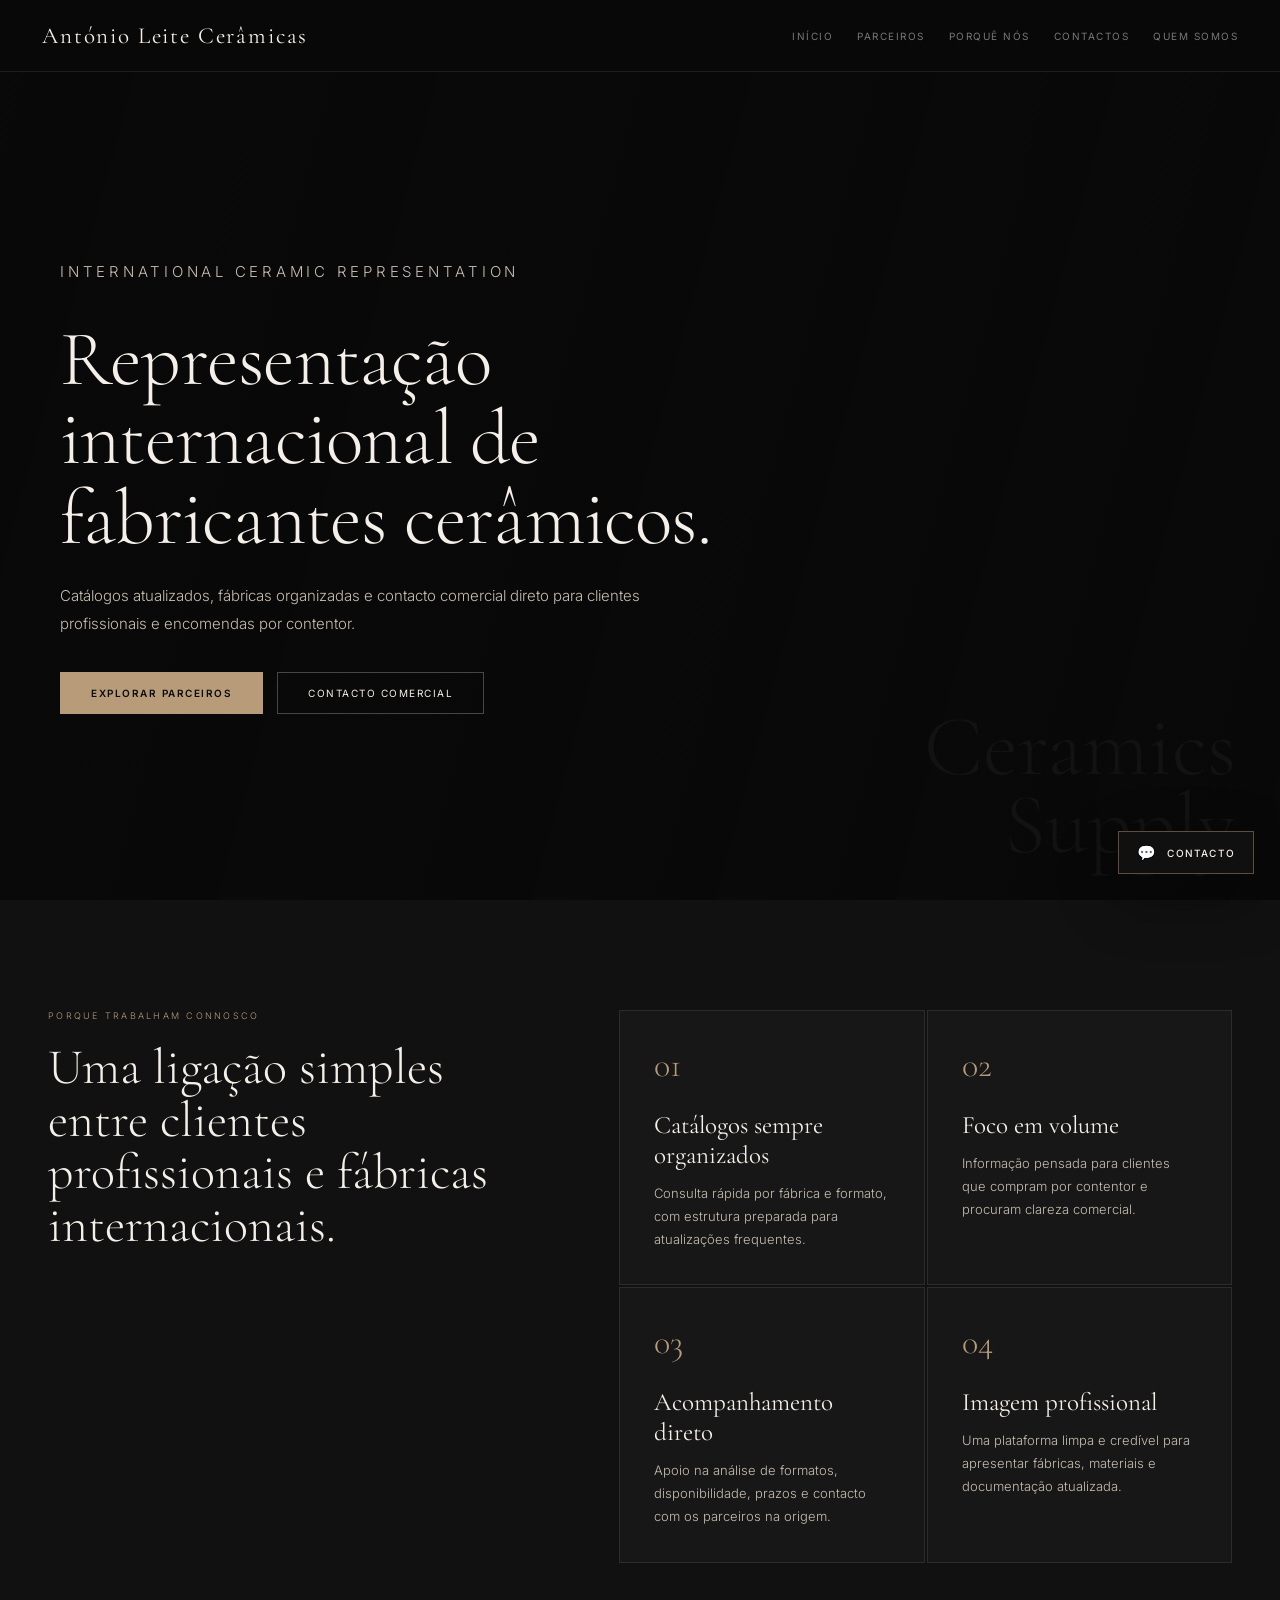
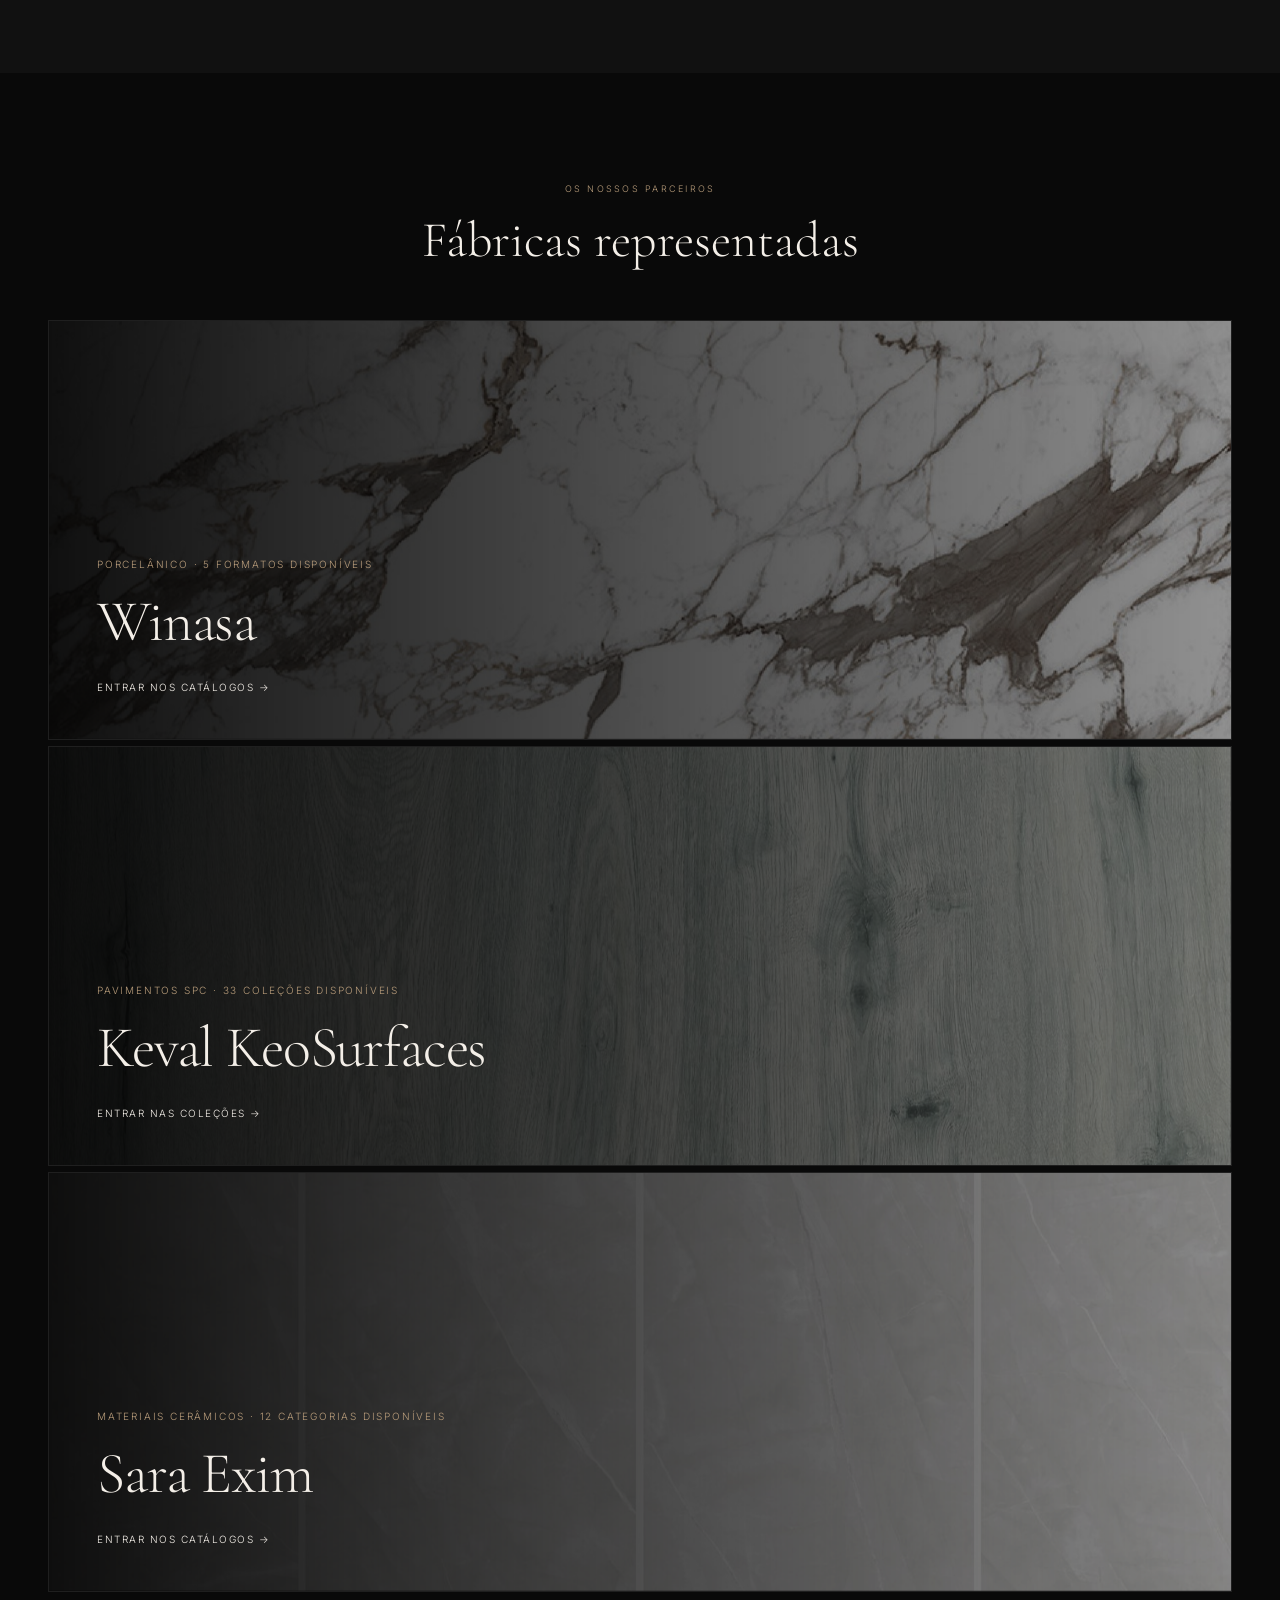
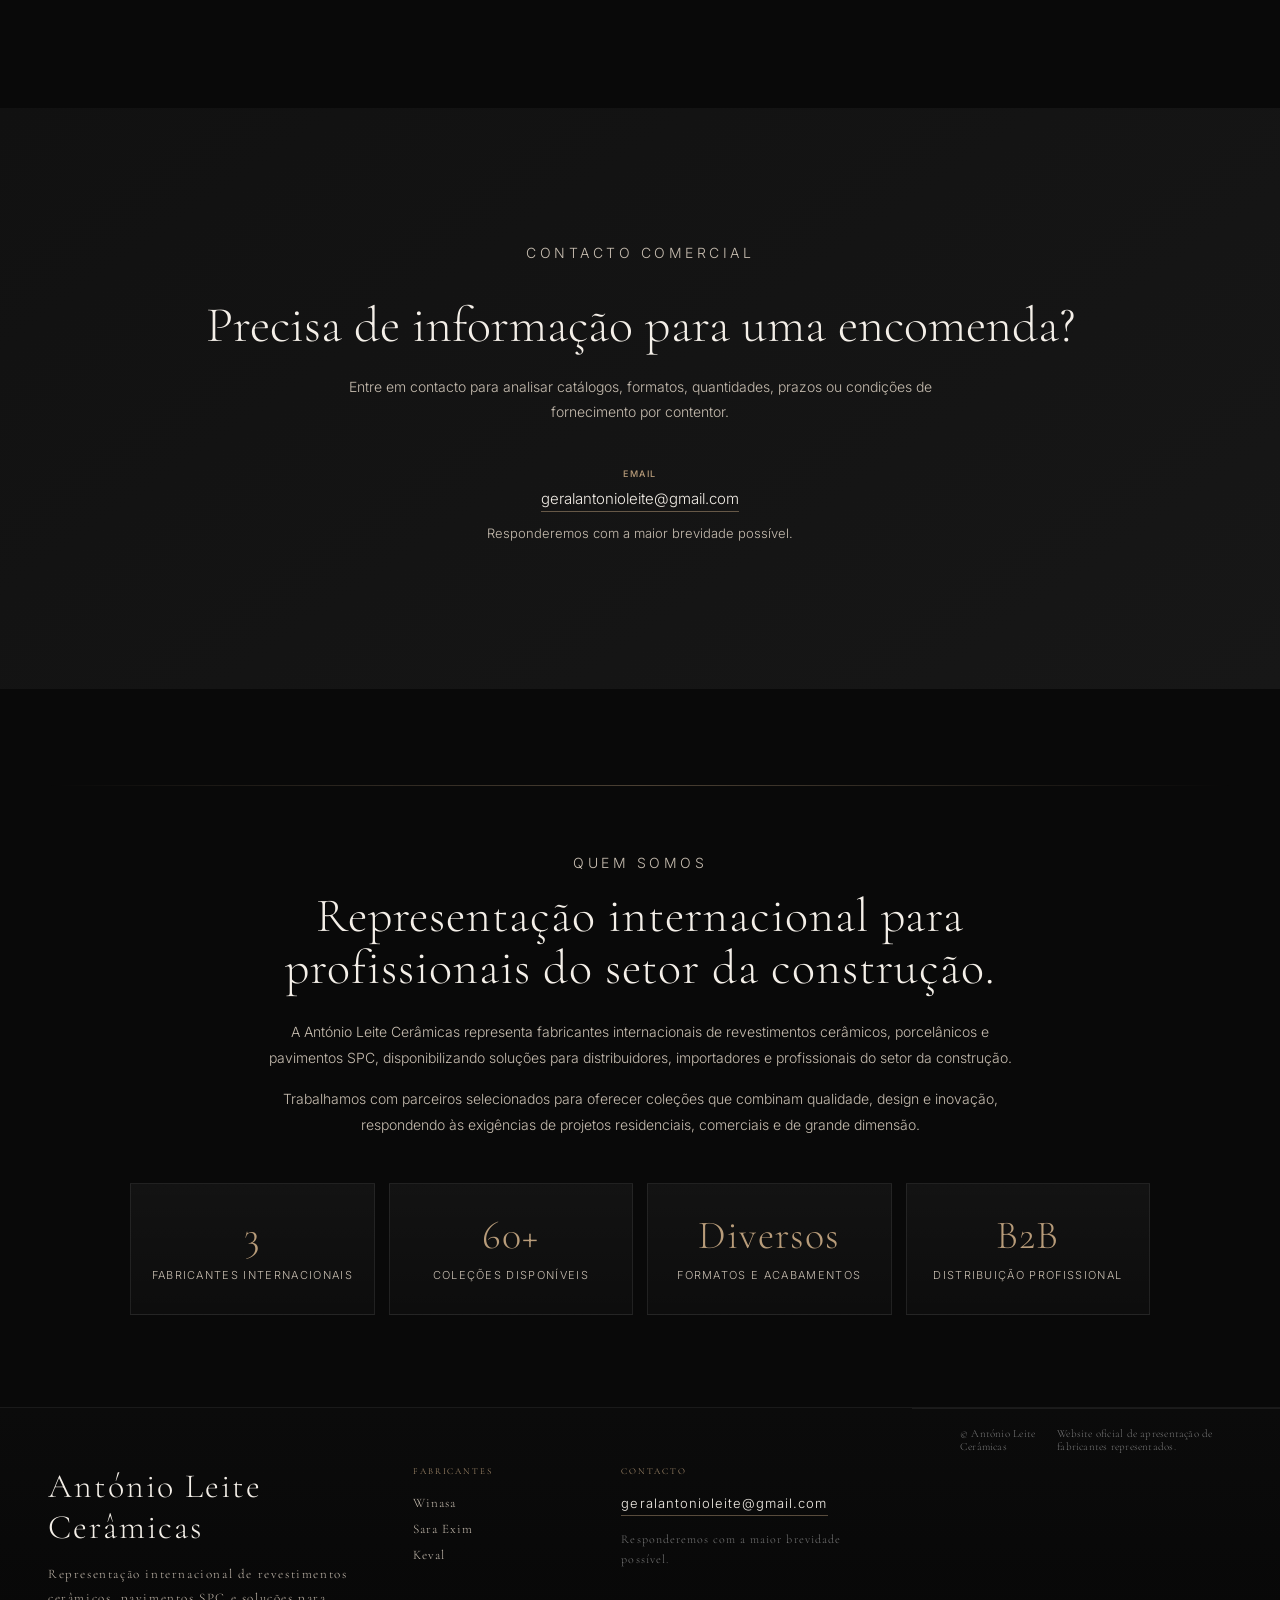
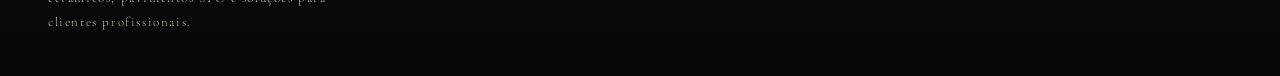
==== index.html @ 878869f7 "Add files via upload" ====
<!DOCTYPE html>
<html lang="pt">
<head>
  <meta charset="UTF-8" />
  <meta name="viewport" content="width=device-width, initial-scale=1.0" />
  <title>António Leite Cerâmicas | Representação Internacional</title>
  <meta name="description" content="Representação internacional de fabricantes cerâmicos para clientes profissionais e fornecimento por contentor." />
  <link rel="stylesheet" href="css/style.css" />
</head>
<body>
<div id="root">
  <header class="topbar">
    <button class="brand" onclick="showHome()">António Leite Cerâmicas</button>
    <nav>
      <button onclick="showHome()">Início</button>
      <button onclick="scrollHome('partners')">Parceiros</button>
      <button onclick="scrollHome('trust')">Porquê nós</button>
      <button onclick="scrollHome('contact')">Contactos</button>
      <button onclick="scrollHome('about')">Quem Somos</button>
    </nav>
  </header>

  <main id="home" class="view active">
    <section class="hero">
      <div class="hero-bg"></div>
      <div class="hero-content">
        <p class="eyebrow">International ceramic representation</p>
        <h1>Representação internacional de fabricantes cerâmicos.</h1>
        <p>Catálogos atualizados, fábricas organizadas e contacto comercial direto para clientes profissionais e encomendas por contentor.</p>
        <div class="actions">
          <button class="btn primary" onclick="scrollHome('partners')">Explorar parceiros</button>
          <button class="btn ghost" onclick="scrollHome('contact')">Contacto comercial</button>
        </div>
      </div>
      <div class="hero-mark">Ceramics<br>Supply</div>
    </section>

    <section id="trust" class="trust">
      <div class="trust-left">
        <p class="eyebrow">Porque trabalham connosco</p>
        <h2>Uma ligação simples entre clientes profissionais e fábricas internacionais.</h2>
      </div>
      <div class="trust-grid">
        <article><span>01</span><h3>Catálogos sempre organizados</h3><p>Consulta rápida por fábrica e formato, com estrutura preparada para atualizações frequentes.</p></article>
        <article><span>02</span><h3>Foco em volume</h3><p>Informação pensada para clientes que compram por contentor e procuram clareza comercial.</p></article>
        <article><span>03</span><h3>Acompanhamento direto</h3><p>Apoio na análise de formatos, disponibilidade, prazos e contacto com os parceiros na origem.</p></article>
        <article><span>04</span><h3>Imagem profissional</h3><p>Uma plataforma limpa e credível para apresentar fábricas, materiais e documentação atualizada.</p></article>
      </div>
    </section>

    <section id="partners" class="partners">
      <div class="section-title">
        <p class="eyebrow">Os nossos parceiros</p>
        <h2>Fábricas representadas</h2>
      </div>

      <article class="partner partner-winasa" onclick="openFactory('winasa')">
        <div class="partner-bg"></div>
        <div class="partner-content">
          <p>Porcelânico · 5 formatos disponíveis</p>
          <h3>Winasa</h3>
          <span>Entrar nos catálogos →</span>
        </div>
      </article>

      <article class="partner partner-keval" role="button" tabindex="0" data-factory="keval" onclick="openFactory('keval')">
        <div class="partner-bg"></div>
        <div class="partner-content">
          <p>Pavimentos SPC · 33 coleções disponíveis</p>
          <h3>Keval KeoSurfaces</h3>
          <span>Entrar nas coleções →</span>
        </div>
      </article>

      <article class="partner partner-sara" role="button" tabindex="0" data-factory="sara" onclick="openFactory('sara')">
        <div class="partner-bg"></div>
        <div class="partner-content">
          <p>Materiais cerâmicos · 12 categorias disponíveis</p>
          <h3>Sara Exim</h3>
          <span>Entrar nos catálogos →</span>
        </div>
      </article>
    </section>

    <section id="contact" class="contact">
      <p class="eyebrow">Contacto comercial</p>
      <h2>Precisa de informação para uma encomenda?</h2>
      <p>Entre em contacto para analisar catálogos, formatos, quantidades, prazos ou condições de fornecimento por contentor.</p>
      <p class="contact-email"><strong>Email</strong><br><a href="mailto:geralantonioleite@gmail.com">geralantonioleite@gmail.com</a></p>
      <p class="contact-note">Responderemos com a maior brevidade possível.</p>
    </section>

    <section id="about" class="about-company">
      <div class="about-divider"></div>
      <div class="about-copy">
        <p class="eyebrow">Quem Somos</p>
        <h2>Representação internacional para profissionais do setor da construção.</h2>
        <p>A António Leite Cerâmicas representa fabricantes internacionais de revestimentos cerâmicos, porcelânicos e pavimentos SPC, disponibilizando soluções para distribuidores, importadores e profissionais do setor da construção.</p>
        <p>Trabalhamos com parceiros selecionados para oferecer coleções que combinam qualidade, design e inovação, respondendo às exigências de projetos residenciais, comerciais e de grande dimensão.</p>
      </div>
      <div class="about-stats">
        <article>
          <strong>3</strong>
          <span>Fabricantes Internacionais</span>
        </article>
        <article>
          <strong>60+</strong>
          <span>Coleções Disponíveis</span>
        </article>
        <article>
          <strong>Diversos</strong>
          <span>Formatos e Acabamentos</span>
        </article>
        <article>
          <strong>B2B</strong>
          <span>Distribuição Profissional</span>
        </article>
      </div>
    </section>
  </main>

  <main id="factory" class="view">
    <section class="winasa-hero">
      <button class="back" onclick="showHome()">← Voltar</button>
      <div class="winasa-bg"></div>
      <div class="winasa-copy">
        <p id="factoryEyebrow" class="eyebrow">Winasa</p>
        <h1 id="factoryTitle">Porcelânico por formato.</h1>
        <p id="factoryDescription">Catálogos organizados para consulta rápida de clientes profissionais. Escolha um formato e abra o PDF correspondente sem sair do site.</p>
      </div>
    </section>

    <section class="factory-intro">
      <p id="factoryIntroEyebrow" class="eyebrow">Catálogos Winasa</p>
      <h2 id="factoryIntroTitle">Formatos disponíveis</h2>
      <p id="factoryIntroDescription">Escolha primeiro o formato. Depois consulte as coleções disponíveis dentro de cada formato.</p>
    </section>

    <section id="winasaFormats" class="format-hub"></section>

    <section id="winasaCollections" class="collections-area"></section>
  </main>

  <div id="pdfModal" class="pdf-modal">
    <div class="pdf-bar">
      <span id="pdfTitle">Catálogo</span>
      <button onclick="closePDF()">×</button>
    </div>
    <iframe id="pdfViewer"></iframe>
  </div>


  <aside class="contact-widget" id="contactWidget" aria-label="Contacto rápido">
    <button class="contact-widget-toggle" type="button" onclick="toggleContactWidget()">
      <span>💬</span>
      <strong>Contacto</strong>
    </button>
    <div class="contact-widget-panel" aria-hidden="true">
      <button class="contact-widget-close" type="button" onclick="closeContactWidget()" aria-label="Fechar contacto">×</button>
      <p class="eyebrow">Contacto rápido</p>
      <h3>Tem alguma dúvida?</h3>
      <p class="contact-widget-text">Deixe o seu email e uma pequena mensagem. Responderemos o mais breve possível.</p>
      <form action="https://formsubmit.co/geralantonioleite@gmail.com" method="POST">
        <input type="hidden" name="_subject" value="Novo contacto - António Leite Cerâmicas">
        <input type="hidden" name="_captcha" value="false">
        <input type="hidden" name="_template" value="table">
        <input type="hidden" name="_next" value="https://antoniomanuel121-lang.github.io/Site-Winasa-primeiro-/thank-you.html">
        <label>
          <span>Nome</span>
          <input id="quickContactName" type="text" name="Nome" autocomplete="name" placeholder="O seu nome" />
        </label>
        <label>
          <span>Email</span>
          <input id="quickContactEmail" type="email" name="Email" autocomplete="email" placeholder="email@empresa.com" required />
        </label>
        <label>
          <span>Mensagem</span>
          <textarea id="quickContactMessage" name="Mensagem" rows="4" placeholder="Como podemos ajudar?" required></textarea>
        </label>
        <button class="btn primary contact-widget-submit" type="submit">Enviar</button>
      </form>
    </div>
  </aside>

  <footer class="site-footer">
    <div class="footer-main">
      <div class="footer-brand">
        <h3>António Leite Cerâmicas</h3>
        <p>Representação internacional de revestimentos cerâmicos, pavimentos SPC e soluções para clientes profissionais.</p>
      </div>
      <div class="footer-col">
        <p class="footer-label">Fabricantes</p>
        <span>Winasa</span>
        <span>Sara Exim</span>
        <span>Keval</span>
      </div>
      <div class="footer-col">
        <p class="footer-label">Contacto</p>
        <a href="mailto:geralantonioleite@gmail.com">geralantonioleite@gmail.com</a>
        <small>Responderemos com a maior brevidade possível.</small>
      </div>
    </div>
    <div class="footer-bottom">
      <span>© António Leite Cerâmicas</span>
      <span>Website oficial de apresentação de fabricantes representados.</span>
    </div>
  </footer>
</div>
<script src="js/app.js"></script>
</body>
</html>
---- css/style.css ----
@import url('https://fonts.googleapis.com/css2?family=Cormorant+Garamond:wght@300;400;500&family=Inter:wght@300;400;500;600&display=swap');

*{box-sizing:border-box;margin:0;padding:0}
:root{
  --black:#090909;--dark:#111;--dark2:#171717;--dark3:#202020;
  --cream:#f4efe8;--soft:#c8beb1;--muted:#777;--gold:#b89c7a;
  --line:rgba(255,255,255,.09)
}
html{scroll-behavior:smooth}
body{background:var(--black);color:var(--cream);font-family:Inter,sans-serif;font-weight:300}
button,a{font-family:Inter,sans-serif}
.view{display:none}.view.active{display:block}

.topbar{height:72px;padding:0 42px;display:flex;align-items:center;justify-content:space-between;position:sticky;top:0;background:rgba(9,9,9,.94);backdrop-filter:blur(18px);border-bottom:1px solid var(--line);z-index:20}
.brand{background:none;border:0;color:var(--cream);font-family:'Cormorant Garamond',serif;font-size:23px;letter-spacing:.08em;cursor:pointer}
.topbar nav{display:flex;gap:24px}
.topbar nav button{background:none;border:0;color:var(--muted);font-size:10px;letter-spacing:.15em;text-transform:uppercase;cursor:pointer}
.topbar nav button:hover{color:var(--cream)}

.hero{height:calc(100vh - 72px);min-height:620px;position:relative;display:flex;align-items:center;overflow:hidden}
.hero-bg{position:absolute;inset:0;background:linear-gradient(105deg,rgba(9,9,9,.94),rgba(9,9,9,.66) 52%,rgba(9,9,9,.2)),url('https://images.unsplash.com/photo-1616486338812-3dadae4b4ace?w=1900&q=86') center/cover}
.hero-content{position:relative;max-width:780px;padding-left:60px}
.eyebrow{font-size:9px;letter-spacing:.25em;text-transform:uppercase;color:var(--gold);margin-bottom:20px}
.hero h1{font-family:'Cormorant Garamond',Georgia,serif;font-size:78px;font-weight:300;line-height:1.02;margin-bottom:24px;max-width:780px;letter-spacing:-.01em;font-variant-ligatures:none;text-rendering:optimizeLegibility}
.hero p{font-size:15px;color:var(--soft);line-height:1.85;max-width:560px;margin-bottom:34px}
.actions{display:flex;gap:14px;flex-wrap:wrap}
.btn{padding:14px 30px;text-transform:uppercase;letter-spacing:.15em;font-size:10px;text-decoration:none;cursor:pointer}
.primary{background:var(--gold);color:#0b0b0b;border:1px solid var(--gold);font-weight:600}
.primary:hover{background:var(--cream);border-color:var(--cream)}
.ghost{background:transparent;color:var(--cream);border:1px solid rgba(255,255,255,.25)}
.ghost:hover{border-color:var(--gold);color:var(--gold)}
.hero-mark{position:absolute;right:44px;bottom:36px;font-family:'Cormorant Garamond',serif;font-size:86px;line-height:.9;color:rgba(255,255,255,.045);text-align:right}

.trust{display:grid;grid-template-columns:.9fr 1.1fr;gap:70px;padding:110px 48px;background:var(--dark)}
.trust-left h2,.section-title h2,.contact h2,.factory-intro h2,.update h2{font-family:'Cormorant Garamond',serif;font-size:50px;font-weight:300;line-height:1.05}
.trust-grid{display:grid;grid-template-columns:1fr 1fr;gap:2px}
.trust-grid article{background:var(--dark2);border:1px solid var(--line);padding:34px;min-height:230px}
.trust-grid span{font-family:'Cormorant Garamond',serif;font-size:34px;color:var(--gold)}
.trust-grid h3{font-family:'Cormorant Garamond',serif;font-size:25px;font-weight:400;margin:24px 0 12px}
.trust-grid p{font-size:13px;line-height:1.75;color:var(--soft)}

.partners{padding:110px 48px;background:var(--black)}
.section-title{text-align:center;margin-bottom:54px}
.partner{height:420px;position:relative;overflow:hidden;border:1px solid var(--line);margin-bottom:6px;cursor:pointer}
.partner.pending{cursor:default}
.partner-bg{position:absolute;inset:0;background-size:cover;background-position:center;filter:brightness(.56);transition:transform .8s ease,filter .35s ease}
.partner:hover .partner-bg{transform:scale(1.035);filter:brightness(.78)}
.partner.pending .partner-bg{filter:brightness(.35) grayscale(.2)}
.partner-winasa .partner-bg{background-image:url('../assets/images/winasa/600x1200/satvario.jpg');background-position:center 46%}
.partner-keval .partner-bg{background-image:url('../assets/images/keval/acacia-brown/acacia-brown-card.jpg');background-position:center 52%}
.partner-sara .partner-bg{background-image:url('../assets/images/sara-exim/60x120/spectrum.jpg');background-position:center 50%}
.partner:after{content:"";position:absolute;inset:0;background:linear-gradient(90deg,rgba(0,0,0,.88),rgba(0,0,0,.42),transparent)}
.partner-content{position:absolute;z-index:2;left:48px;bottom:44px}
.partner-content p{font-size:10px;letter-spacing:.18em;text-transform:uppercase;color:var(--gold);margin-bottom:16px}
.partner-content h3{font-family:'Cormorant Garamond',serif;font-size:58px;font-weight:300;margin-bottom:18px}
.partner-content span{font-size:10px;text-transform:uppercase;letter-spacing:.15em;color:var(--cream)}

.contact{text-align:center;padding:110px 48px;background:linear-gradient(145deg,var(--dark),var(--dark2))}
.contact p{color:var(--soft);font-size:14px;line-height:1.8;max-width:650px;margin:22px auto 34px}

.winasa-hero{height:560px;position:relative;display:flex;align-items:flex-end;overflow:hidden}
.back{position:absolute;top:28px;left:38px;z-index:3;background:rgba(0,0,0,.45);border:1px solid rgba(255,255,255,.2);color:var(--cream);padding:12px 18px;font-size:10px;text-transform:uppercase;letter-spacing:.14em;cursor:pointer}
.winasa-bg{position:absolute;inset:0;background:linear-gradient(90deg,rgba(9,9,9,.95),rgba(9,9,9,.55),transparent),url('../assets/images/winasa/600x1200/satvario.jpg') center/cover}
.winasa-copy{position:relative;padding:0 0 70px 58px;max-width:720px}
.winasa-copy h1{font-family:'Cormorant Garamond',serif;font-size:72px;font-weight:300;line-height:.98;margin-bottom:18px}
.winasa-copy p:last-child{font-size:15px;line-height:1.85;color:var(--soft);max-width:560px}

.factory-intro{padding:90px 48px;background:var(--dark);text-align:center}
.factory-intro p:last-child{max-width:720px;margin:22px auto 0;color:var(--soft);line-height:1.8;font-size:14px}
.magazine{background:var(--black)}
.format-section{min-height:700px;display:grid;grid-template-columns:1fr 1fr;border-top:1px solid var(--line)}
.format-section:nth-child(even) .format-image{order:2}
.format-image{background-size:cover;background-position:center;min-height:700px;filter:brightness(.84)}
.format-copy{padding:70px;display:flex;flex-direction:column;justify-content:center;background:var(--dark)}
.format-copy small{font-size:10px;text-transform:uppercase;letter-spacing:.18em;color:var(--gold);margin-bottom:22px}
.format-copy h2{font-family:'Cormorant Garamond',serif;font-size:72px;font-weight:300;line-height:.95;margin-bottom:22px}
.format-copy p{font-size:14px;color:var(--soft);line-height:1.85;max-width:500px;margin-bottom:30px}
.format-actions{display:flex;gap:14px;flex-wrap:wrap}
.line-btn{background:transparent;color:var(--gold);border:1px solid var(--gold);padding:14px 24px;font-size:10px;text-transform:uppercase;letter-spacing:.15em;cursor:pointer}
.line-btn:hover{background:var(--gold);color:var(--black)}
.pdf-modal{display:none;position:fixed;inset:0;background:#050505;z-index:100}
.pdf-modal.active{display:block}
.pdf-bar{height:58px;display:flex;align-items:center;justify-content:space-between;padding:0 26px;background:#111;border-bottom:1px solid var(--line)}
.pdf-bar span{font-size:10px;text-transform:uppercase;letter-spacing:.15em;color:var(--soft)}
.pdf-bar button{width:38px;height:38px;background:transparent;border:1px solid rgba(255,255,255,.2);color:white;font-size:24px;cursor:pointer}
.pdf-modal iframe{width:100%;height:calc(100vh - 58px);border:0;background:#111}
footer{display:flex;justify-content:space-between;gap:20px;padding:40px 48px;border-top:1px solid var(--line);background:var(--black);color:var(--muted);font-size:12px}
footer div{font-family:'Cormorant Garamond',serif;font-size:20px;color:var(--cream);letter-spacing:.08em}

@media(max-width:900px){
  .topbar{padding:0 22px}.topbar nav{display:none}.brand{font-size:20px}
  .hero{min-height:640px}.hero-content{padding:0 26px}.hero h1{font-size:52px}.hero-mark{display:none}
  .trust{grid-template-columns:1fr;padding:72px 26px}.trust-grid{grid-template-columns:1fr}
  .partners,.contact,.factory-intro,.update{padding-left:26px;padding-right:26px}
  .partner{height:320px}.partner-content{left:26px;bottom:30px}.partner-content h3{font-size:42px}
  .winasa-copy{padding:0 26px 58px}.winasa-copy h1{font-size:52px}
  .format-section{grid-template-columns:1fr}.format-section:nth-child(even) .format-image{order:0}.format-image{min-height:360px}.format-copy{padding:42px 26px}.format-copy h2{font-size:54px}
  footer{display:block}footer span{display:block;margin-top:10px}
}


/* V5 refinements */
.hero h1{letter-spacing:-.01em}
.hero p{max-width:590px}
.partner-content h3,
.winasa-copy h1,
.format-copy h2{letter-spacing:-.02em}
.factory-intro{padding-top:104px;padding-bottom:104px}
.factory-intro h2{margin-bottom:4px}
.magazine{border-top:1px solid var(--line)}
.format-section{min-height:760px}
.format-image{min-height:760px}
.format-copy{padding:88px}
.format-copy small{opacity:.95}
.format-copy p{font-size:14px;max-width:520px}
.line-btn{transition:background .25s ease,color .25s ease,border-color .25s ease,transform .25s ease}
.line-btn:hover{transform:translateY(-2px)}
.partner,.format-section{scroll-margin-top:72px}
.format-section:first-child{border-top:0}
.pdf-bar{background:rgba(17,17,17,.98)}
.pdf-modal iframe{background:#0d0d0d}
@media(max-width:900px){
  .factory-intro{padding-top:72px;padding-bottom:72px}
  .format-section{min-height:auto}
  .format-image{min-height:390px}
  .format-copy{padding:48px 26px 56px}
}


/* V6 full Winasa architecture */
.format-hub{background:var(--black);border-top:1px solid var(--line)}
.format-hub-inner{display:grid;grid-template-columns:repeat(5,1fr);gap:2px;padding:0}
.format-tile{position:relative;min-height:450px;overflow:hidden;cursor:pointer;border-right:1px solid var(--line)}
.format-tile-bg{position:absolute;inset:0;background-size:cover;background-position:center;filter:brightness(.54);transition:transform .7s ease,filter .35s ease}
.format-tile:hover .format-tile-bg{transform:scale(1.055);filter:brightness(.8)}
.format-tile-shade{position:absolute;inset:0;background:linear-gradient(to top,rgba(0,0,0,.92),rgba(0,0,0,.22),transparent)}
.format-tile-content{position:absolute;left:26px;right:26px;bottom:28px}
.format-tile-content small{font-size:9px;letter-spacing:.16em;text-transform:uppercase;color:var(--gold)}
.format-tile-content h2{font-family:'Cormorant Garamond',serif;font-size:50px;font-weight:300;line-height:.95;margin:16px 0 12px;letter-spacing:-.02em}
.format-tile-content p{font-size:12px;color:var(--soft);margin-bottom:18px}
.format-tile-content span{font-size:10px;letter-spacing:.14em;text-transform:uppercase;color:var(--cream)}
.collections-area{background:var(--dark);padding:96px 48px}
.collections-head{text-align:center;margin-bottom:48px}
.collections-head h2{font-family:'Cormorant Garamond',serif;font-size:62px;font-weight:300;line-height:1;letter-spacing:-.02em}
.collections-head p{color:var(--soft);font-size:14px;line-height:1.8;margin-top:16px}
.collection-grid{display:grid;grid-template-columns:repeat(3,1fr);gap:5px}
.collection-card{background:var(--dark2);border:1px solid var(--line);overflow:hidden;min-height:470px;display:flex;flex-direction:column}
.collection-img{height:310px;background-size:cover;background-position:center;filter:brightness(.92);transition:transform .65s ease}
.collection-card:hover .collection-img{transform:scale(1.035)}
.collection-info{padding:28px;display:flex;flex-direction:column;flex:1;justify-content:flex-end}
.collection-info small{font-size:9px;letter-spacing:.16em;text-transform:uppercase;color:var(--gold)}
.collection-info h3{font-family:'Cormorant Garamond',serif;font-size:30px;font-weight:300;line-height:1.08;margin:16px 0 24px;letter-spacing:-.01em}
.collection-info .line-btn{align-self:flex-start}
@media(max-width:1200px){
  .format-hub-inner{grid-template-columns:repeat(2,1fr)}
  .collection-grid{grid-template-columns:repeat(2,1fr)}
}
@media(max-width:720px){
  .format-hub-inner,.collection-grid{grid-template-columns:1fr}
  .format-tile{min-height:340px}
  .collections-area{padding:68px 26px}
  .collections-head h2{font-size:48px}
  .collection-card{min-height:auto}
}

/* V12 Sara Exim structure */
.sara-hero .winasa-bg{background:linear-gradient(90deg,rgba(9,9,9,.96),rgba(9,9,9,.62),rgba(9,9,9,.2)),url('../assets/images/sara-exim/60x120/spectrum.jpg') center/cover}
.keval-hero .winasa-bg{background:linear-gradient(90deg,rgba(9,9,9,.96),rgba(9,9,9,.62),rgba(9,9,9,.18)),url('../assets/images/keval/acacia-brown/acacia-brown-card.jpg') center/cover}
.sara-grid{grid-template-columns:repeat(4,1fr)}
.format-tile-empty{background:#070707}
.format-tile-empty .format-tile-bg{background:linear-gradient(135deg,#060606,#111 48%,#050505);filter:none}
.format-tile-empty:hover .format-tile-bg{transform:none;filter:none}
.format-tile-empty:before{content:"";position:absolute;inset:0;border:1px solid rgba(255,255,255,.06);z-index:1;pointer-events:none}
.format-tile-empty .format-tile-shade{background:linear-gradient(to top,rgba(0,0,0,.96),rgba(0,0,0,.5),rgba(0,0,0,.16))}
.collection-grid-empty{grid-template-columns:1fr;max-width:760px;margin:0 auto}
.collection-card-empty{min-height:260px;background:#0b0b0b;text-align:center;align-items:center;justify-content:center}
.collection-card-empty .collection-info{align-items:center;justify-content:center;padding:46px}
.collection-card-empty .collection-info p{color:var(--soft);font-size:14px;line-height:1.8;max-width:560px}
@media(max-width:1200px){.sara-grid{grid-template-columns:repeat(3,1fr)}}
@media(max-width:900px){.sara-grid{grid-template-columns:repeat(2,1fr)}}
@media(max-width:720px){.sara-grid{grid-template-columns:1fr}}

/* v24.2 factory banners */
.partner-sara .partner-bg{background-image:url('../assets/images/sara-exim/60x120/spectrum.jpg')!important;background-position:center 50%!important;background-size:cover!important}
.partner-keval .partner-bg{background-size:cover!important}
.partner-winasa .partner-bg{background-size:cover!important}

/* V20 Keval gallery prototype */
.keval-gallery{display:grid;grid-template-columns:repeat(3,1fr);gap:5px}
.keval-gallery-card{background:var(--dark2);border:1px solid var(--line);overflow:hidden;min-height:470px;display:flex;flex-direction:column;cursor:pointer}
.keval-gallery-card-main{grid-column:span 2}
.keval-gallery-image{height:330px;background:#0b0b0b;display:flex;align-items:center;justify-content:center;overflow:hidden;border-bottom:1px solid var(--line)}
.keval-gallery-image img{width:100%;height:100%;object-fit:contain;display:block;transition:transform .65s ease;filter:brightness(.94)}
.keval-gallery-card:hover .keval-gallery-image img{transform:scale(1.035)}
.keval-gallery-card-main .keval-gallery-image img{object-fit:cover}
.keval-gallery-card .collection-info{min-height:170px}
@media(max-width:1200px){.keval-gallery{grid-template-columns:repeat(2,1fr)}.keval-gallery-card-main{grid-column:span 2}}
@media(max-width:720px){.keval-gallery{grid-template-columns:1fr}.keval-gallery-card-main{grid-column:span 1}.keval-gallery-image{height:300px}}


/* v20.1 Keval Acacia Brown — galeria profissional */
.keval-detail-layout{display:grid;grid-template-columns:1.08fr 1.92fr;gap:6px;align-items:stretch}
.keval-feature-card,.keval-variant-card{background:var(--dark2);border:1px solid var(--line);overflow:hidden;cursor:pointer;transition:border-color .25s ease,transform .25s ease,background .25s ease}
.keval-feature-card:hover,.keval-variant-card:hover{border-color:var(--gold);transform:translateY(-2px)}
.keval-feature-image{height:720px;background:#080808;display:flex;align-items:center;justify-content:center;overflow:hidden;border-bottom:1px solid var(--line)}
.keval-feature-image img{width:100%;height:100%;object-fit:cover;display:block;filter:brightness(.96)}
.keval-feature-info{padding:26px 30px 30px;min-height:160px}
.keval-feature-info small,.keval-variant-info small{display:block;color:var(--gold);font-size:11px;letter-spacing:1.9px;text-transform:uppercase;margin-bottom:12px}
.keval-feature-info h3,.keval-variant-info h3{font-family:var(--serif);font-size:32px;font-weight:400;color:#fff;margin:0 0 18px}
.keval-variant-grid{display:grid;grid-template-columns:repeat(3,1fr);gap:6px}
.keval-variant-image{height:360px;background:#080808;display:flex;align-items:center;justify-content:center;overflow:hidden;border-bottom:1px solid var(--line)}
.keval-variant-image img{width:100%;height:100%;object-fit:cover;display:block;filter:brightness(.96)}
.keval-variant-info{padding:22px 24px 24px;min-height:118px}
.keval-variant-info h3{font-size:25px;margin-bottom:0}
@media(max-width:1200px){.keval-detail-layout{grid-template-columns:1fr}.keval-feature-image{height:560px}.keval-variant-grid{grid-template-columns:repeat(2,1fr)}}
@media(max-width:720px){.keval-variant-grid{grid-template-columns:1fr}.keval-feature-image,.keval-variant-image{height:340px}.keval-feature-info h3{font-size:28px}}


/* V24 contact widget */
.contact-widget{position:fixed;right:26px;bottom:26px;z-index:60;font-family:Inter,sans-serif}
.contact-widget-toggle{display:flex;align-items:center;gap:10px;background:rgba(17,17,17,.94);color:var(--cream);border:1px solid rgba(184,156,122,.45);box-shadow:0 22px 60px rgba(0,0,0,.42);backdrop-filter:blur(16px);padding:13px 18px;cursor:pointer;letter-spacing:.12em;text-transform:uppercase;font-size:10px;transition:transform .25s ease,border-color .25s ease,background .25s ease}
.contact-widget-toggle:hover{transform:translateY(-2px);border-color:var(--gold);background:rgba(22,22,22,.98)}
.contact-widget-toggle span{font-size:15px;line-height:1}
.contact-widget-toggle strong{font-weight:500}
.contact-widget-panel{position:absolute;right:0;bottom:58px;width:360px;max-width:calc(100vw - 38px);background:rgba(17,17,17,.98);border:1px solid rgba(255,255,255,.12);box-shadow:0 24px 70px rgba(0,0,0,.55);padding:28px;opacity:0;pointer-events:none;transform:translateY(14px);transition:opacity .25s ease,transform .25s ease;backdrop-filter:blur(18px)}
.contact-widget.open .contact-widget-panel{opacity:1;pointer-events:auto;transform:translateY(0)}
.contact-widget-panel:before{content:"";position:absolute;inset:0;border:1px solid rgba(184,156,122,.08);pointer-events:none}
.contact-widget-close{position:absolute;top:12px;right:12px;width:32px;height:32px;background:transparent;border:1px solid rgba(255,255,255,.16);color:var(--soft);font-size:22px;line-height:1;cursor:pointer}
.contact-widget-close:hover{color:var(--cream);border-color:var(--gold)}
.contact-widget-panel h3{font-family:'Cormorant Garamond',serif;font-size:30px;font-weight:300;line-height:1.05;margin-bottom:12px;color:var(--cream)}
.contact-widget-text{font-size:13px;line-height:1.7;color:var(--soft);margin-bottom:22px}
.contact-widget form{display:grid;gap:14px}
.contact-widget label{display:grid;gap:7px}
.contact-widget label span{font-size:9px;letter-spacing:.18em;text-transform:uppercase;color:var(--gold)}
.contact-widget input,.contact-widget textarea{width:100%;background:#0b0b0b;border:1px solid rgba(255,255,255,.13);color:var(--cream);padding:13px 12px;font-family:Inter,sans-serif;font-size:13px;outline:none;resize:vertical}
.contact-widget input:focus,.contact-widget textarea:focus{border-color:rgba(184,156,122,.75)}
.contact-widget input::placeholder,.contact-widget textarea::placeholder{color:#666}
.contact-widget-submit{width:100%;margin-top:4px}
@media(max-width:720px){.contact-widget{right:16px;bottom:16px}.contact-widget-panel{width:calc(100vw - 32px);right:0;bottom:56px;padding:24px}.contact-widget-toggle strong{display:none}}


/* V24.1 contact email + thank you page */
.contact-email{margin:22px auto 10px!important;color:var(--cream)!important;font-size:15px!important}
.contact-email strong{font-size:9px;letter-spacing:.18em;text-transform:uppercase;color:var(--gold);font-weight:500}
.contact-email a{color:var(--cream);text-decoration:none;border-bottom:1px solid rgba(184,156,122,.5);padding-bottom:3px}
.contact-email a:hover{color:var(--gold)}
.contact-note{margin-top:8px!important;color:var(--soft)!important;font-size:13px!important}
.thank-you-page{min-height:calc(100vh - 72px);display:flex;align-items:center;justify-content:center;padding:80px 28px;background:radial-gradient(circle at top,rgba(184,156,122,.12),transparent 34%),linear-gradient(145deg,var(--dark),var(--black))}
.thank-you-card{max-width:680px;text-align:center;border:1px solid var(--line);background:rgba(17,17,17,.78);padding:64px 42px;box-shadow:0 28px 80px rgba(0,0,0,.38)}
.thank-you-card h1{font-family:'Cormorant Garamond',serif;font-size:62px;font-weight:300;line-height:1;margin:16px 0 18px}
.thank-you-card p{color:var(--soft);font-size:14px;line-height:1.85;max-width:520px;margin:0 auto 30px}
@media(max-width:720px){.thank-you-card{padding:46px 26px}.thank-you-card h1{font-size:44px}}


/* v24.2 — banners das fábricas */
.partner-bg{background-repeat:no-repeat}
.partner-winasa:after,.partner-sara:after,.partner-keval:after{background:linear-gradient(90deg,rgba(0,0,0,.90),rgba(0,0,0,.52) 48%,rgba(0,0,0,.08))}
.partner-sara .partner-bg,.partner-keval .partner-bg,.partner-winasa .partner-bg{filter:brightness(.62) saturate(.92)}
.partner-sara:hover .partner-bg,.partner-keval:hover .partner-bg,.partner-winasa:hover .partner-bg{filter:brightness(.80) saturate(1.02)}

/* v24.3 — banners com imagens reais do projeto, menos zoom e mais identificação de produto */
.partner-winasa .partner-bg{
  background-image:url('../assets/images/winasa/600x1200/glossy.jpg')!important;
  background-position:center 48%!important;
  background-size:cover!important;
}
.partner-sara .partner-bg{
  background-image:url('../assets/images/sara-exim/80x160/crystal.jpg')!important;
  background-position:center 48%!important;
  background-size:cover!important;
}
.partner-keval .partner-bg{
  background-image:url('../assets/images/keval/grey-oak/grey-oak-card.jpg')!important;
  background-position:center 50%!important;
  background-size:cover!important;
}
.partner-bg{filter:brightness(.52)}
.partner:hover .partner-bg{filter:brightness(.72)}

/* v24.4 — contactos e rodapé profissional */
.site-footer{padding:0;background:linear-gradient(180deg,#0b0b0b,#070707);border-top:1px solid rgba(255,255,255,.08);color:var(--soft)}
.footer-main{display:grid;grid-template-columns:1.45fr .75fr 1fr;gap:42px;padding:58px 48px 42px;max-width:1360px;margin:0 auto}
.footer-brand h3{font-family:'Cormorant Garamond',serif;font-size:34px;font-weight:300;letter-spacing:.06em;color:var(--cream);margin-bottom:14px}
.footer-brand p{font-size:13px;line-height:1.85;max-width:520px;color:var(--soft)}
.footer-col{display:flex;flex-direction:column;gap:10px;font-size:13px;color:var(--soft)}
.footer-label{font-size:9px;letter-spacing:.22em;text-transform:uppercase;color:var(--gold);margin-bottom:8px}
.footer-col a{color:var(--cream);text-decoration:none;width:max-content;border-bottom:1px solid rgba(184,156,122,.45);padding-bottom:4px}
.footer-col a:hover{color:var(--gold)}
.footer-col small{display:block;margin-top:4px;color:var(--muted);font-size:12px;line-height:1.65;max-width:290px}
.footer-bottom{border-top:1px solid rgba(255,255,255,.07);padding:18px 48px;display:flex;justify-content:space-between;gap:18px;max-width:1360px;margin:0 auto;color:#777;font-size:11px;letter-spacing:.02em}
@media(max-width:900px){.footer-main{grid-template-columns:1fr;gap:28px;padding:46px 24px 34px}.footer-bottom{padding:18px 24px;flex-direction:column}.footer-brand h3{font-size:30px}}

/* v24.5 — transições premium discretas */
html{scroll-behavior:smooth}
body{animation:siteFadeIn .42s ease both}
@keyframes siteFadeIn{from{opacity:.92}to{opacity:1}}

.topbar,.hero-content,.trust-left,.section-title,.partners,.contact,.factory-intro,.collections-head,.format-hub-inner,.collection-grid,.keval-gallery,.keval-detail{animation:softReveal .5s ease both}
@keyframes softReveal{from{opacity:.86;transform:translateY(6px)}to{opacity:1;transform:translateY(0)}}

button,a,.primary,.ghost,.line-btn,.pdf-bar button,.contact-widget-close,.contact-widget-submit{transition:color .22s ease,background .22s ease,border-color .22s ease,transform .22s ease,box-shadow .22s ease,opacity .22s ease}
.primary:hover,.ghost:hover,.line-btn:hover,.pdf-bar button:hover,.contact-widget-submit:hover{box-shadow:0 12px 34px rgba(0,0,0,.22)}

.partner,.format-tile,.collection-card,.keval-gallery-card,.keval-feature-card,.keval-variant-card{transition:transform .28s ease,border-color .28s ease,box-shadow .28s ease,background .28s ease}
.partner:hover,.format-tile:hover,.collection-card:hover,.keval-gallery-card:hover{transform:translateY(-5px);box-shadow:0 24px 70px rgba(0,0,0,.28)}
.collection-card:hover,.keval-gallery-card:hover,.format-tile:hover{border-color:rgba(184,156,122,.42)}

.collection-img,.format-tile-bg,.partner-bg,.keval-gallery-image img,.keval-detail-main img,.keval-detail-thumb img{will-change:transform;backface-visibility:hidden}
.keval-detail-thumb{transition:transform .22s ease,border-color .22s ease,box-shadow .22s ease,opacity .22s ease}
.keval-detail-thumb:hover{transform:translateY(-3px);box-shadow:0 14px 34px rgba(0,0,0,.24)}

.contact-widget-panel{transition:opacity .26s ease,transform .26s ease,visibility .26s ease}
.contact-widget.open .contact-widget-panel{box-shadow:0 30px 90px rgba(0,0,0,.58)}
.contact-widget input,.contact-widget textarea{transition:border-color .22s ease,background .22s ease,box-shadow .22s ease}
.contact-widget input:focus,.contact-widget textarea:focus{box-shadow:0 0 0 3px rgba(184,156,122,.08)}

@media (prefers-reduced-motion: reduce){
  html{scroll-behavior:auto}
  *,*::before,*::after{animation:none!important;transition:none!important;scroll-behavior:auto!important}
}


/* v24.6 — secção institucional Quem Somos */
.about-company{
  padding:96px 48px 92px;
  max-width:1360px;
  margin:0 auto;
  color:var(--cream);
}
.about-divider{
  width:100%;
  height:1px;
  background:linear-gradient(90deg,transparent,rgba(184,156,122,.38),transparent);
  margin:0 0 64px;
}
.about-copy{
  max-width:880px;
  margin:0 auto 42px;
  text-align:center;
}
.about-copy h2{
  font-family:'Cormorant Garamond',serif;
  font-size:48px;
  line-height:1.08;
  font-weight:300;
  letter-spacing:.02em;
  margin:12px 0 24px;
}
.about-copy p{
  color:var(--soft);
  font-size:14px;
  line-height:1.9;
  max-width:760px;
  margin:0 auto 14px;
}
.about-stats{
  display:grid;
  grid-template-columns:repeat(4,1fr);
  gap:14px;
  max-width:1020px;
  margin:44px auto 0;
}
.about-stats article{
  min-height:132px;
  border:1px solid rgba(255,255,255,.08);
  background:linear-gradient(180deg,rgba(255,255,255,.045),rgba(255,255,255,.018));
  display:flex;
  flex-direction:column;
  justify-content:center;
  align-items:center;
  text-align:center;
  padding:24px 18px;
  transition:transform .28s ease,border-color .28s ease,box-shadow .28s ease,background .28s ease;
}
.about-stats article:hover{
  transform:translateY(-4px);
  border-color:rgba(184,156,122,.36);
  box-shadow:0 22px 60px rgba(0,0,0,.24);
}
.about-stats strong{
  font-family:'Cormorant Garamond',serif;
  font-weight:300;
  font-size:40px;
  line-height:1;
  color:var(--gold);
  letter-spacing:.03em;
  margin-bottom:12px;
}
.about-stats span{
  color:var(--soft);
  font-size:11px;
  letter-spacing:.12em;
  text-transform:uppercase;
  line-height:1.55;
}
@media(max-width:900px){
  .about-company{padding:76px 24px 74px}
  .about-copy h2{font-size:36px}
  .about-stats{grid-template-columns:repeat(2,1fr)}
}
@media(max-width:560px){
  .about-stats{grid-template-columns:1fr}
  .about-copy{text-align:left}
  .about-copy p{margin-left:0;margin-right:0}
  .about-divider{margin-bottom:46px}
}

/* v24.7 — navegação, acentos e detalhe do hero */
#partners,#trust,#contact,#about{scroll-margin-top:92px}
.topbar nav button{white-space:nowrap}
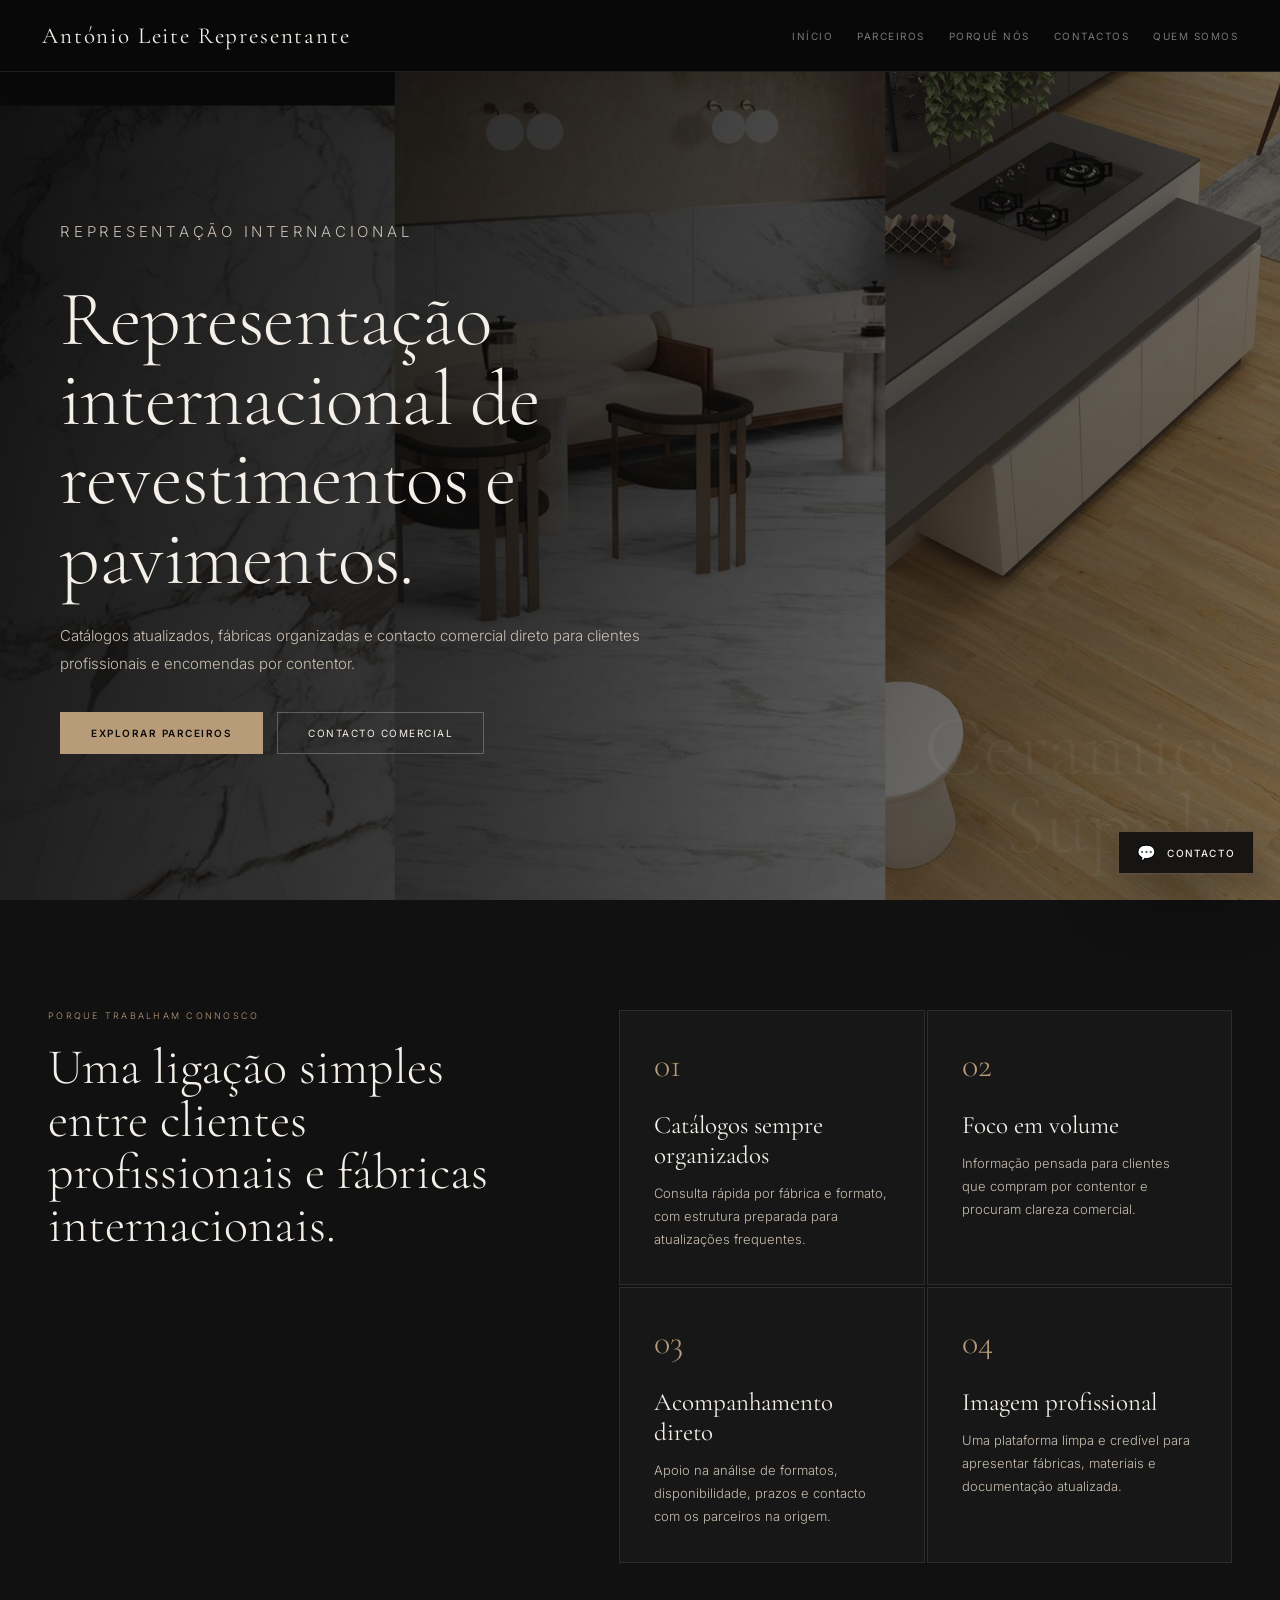
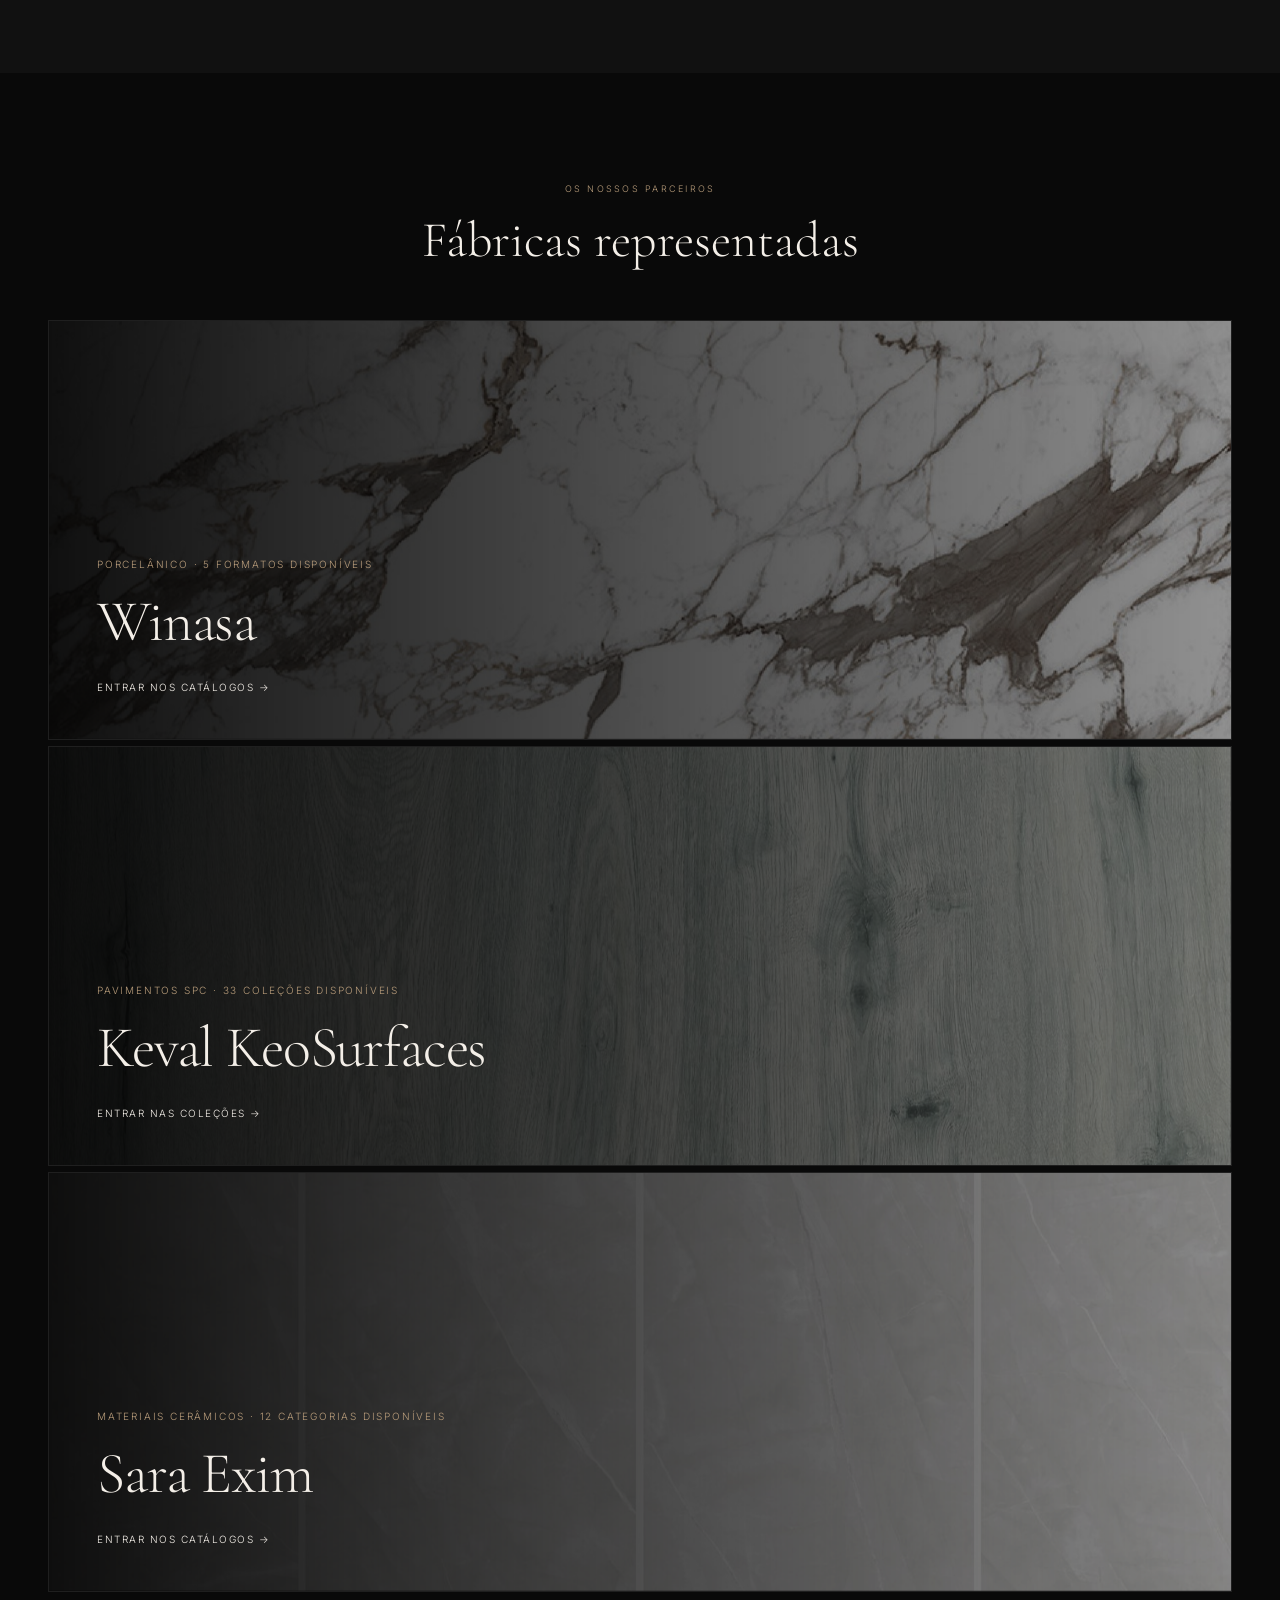
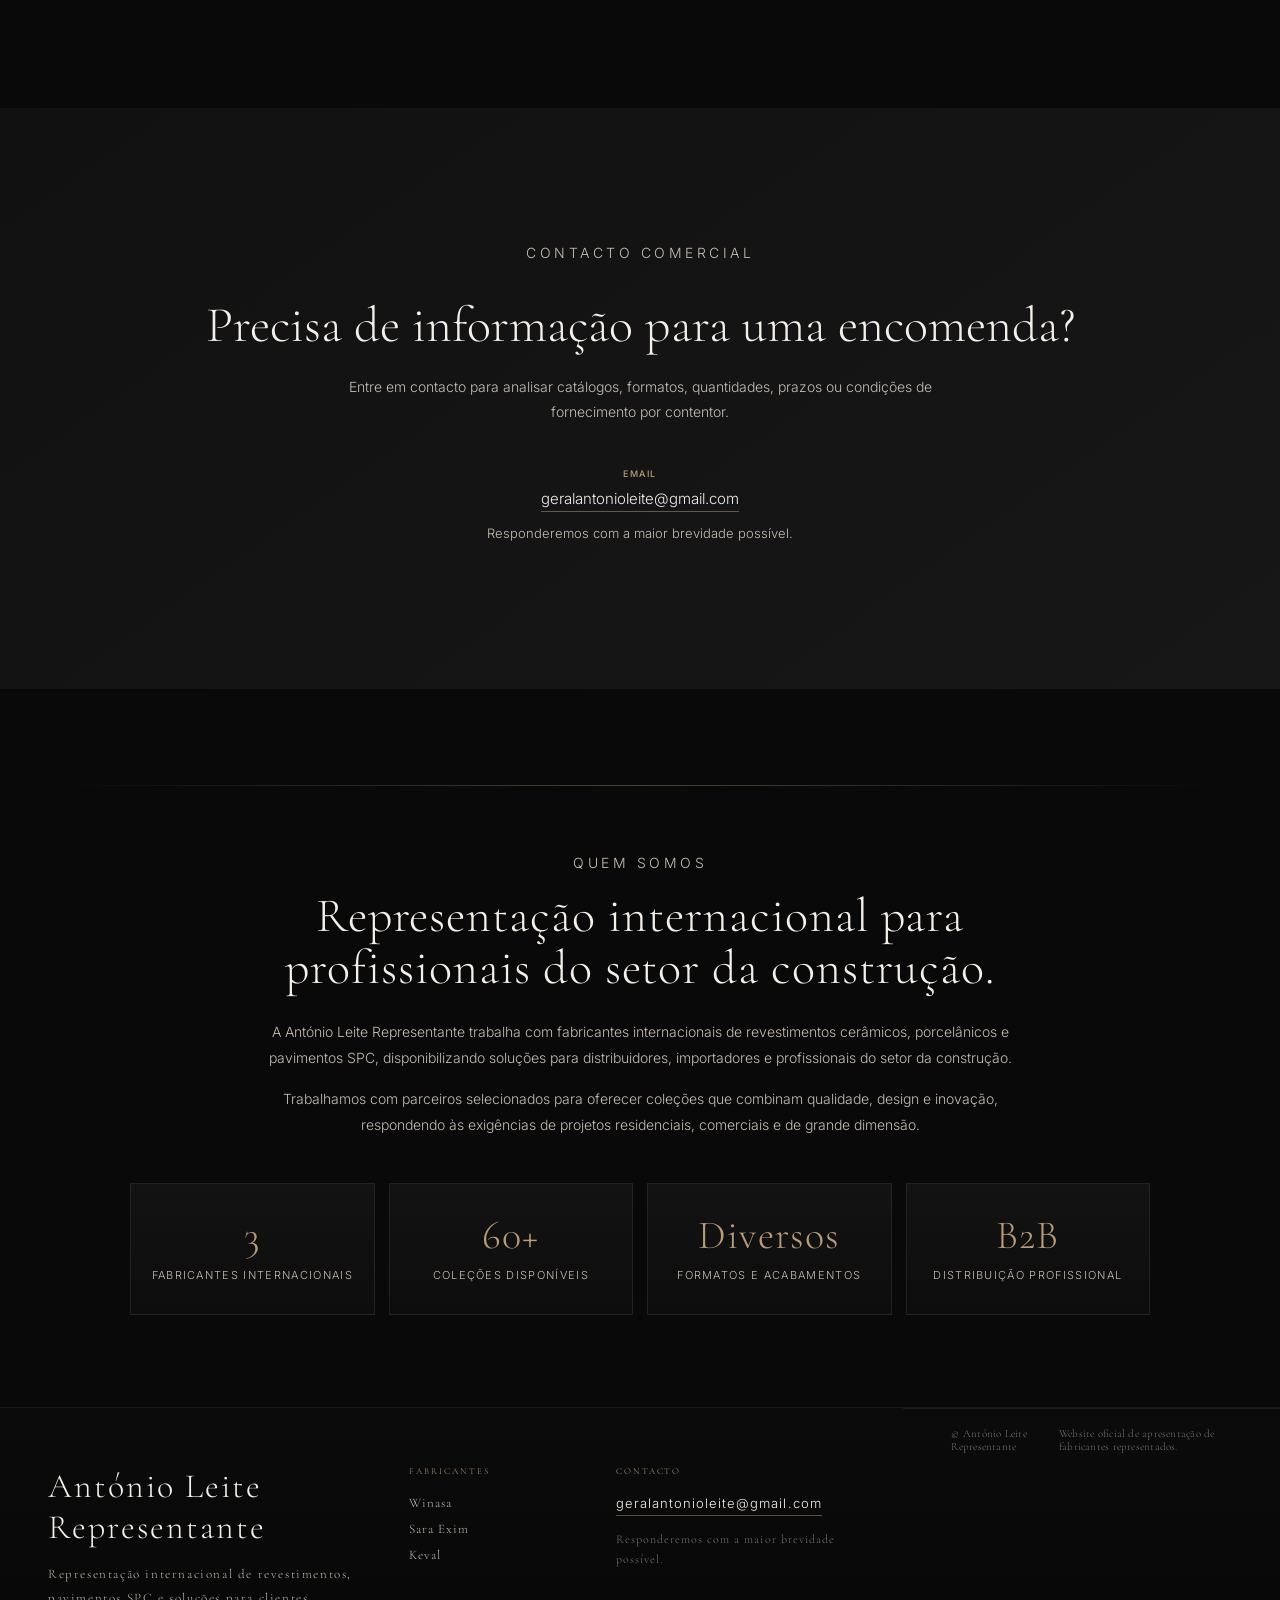
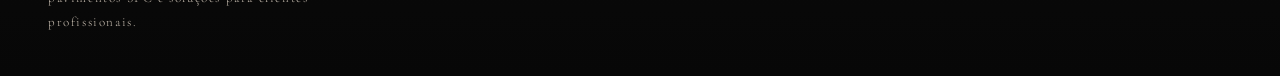
==== commit f20d1e30: "Add files via upload" ====
--- a/index.html
+++ b/index.html
@@ -3,14 +3,14 @@
 <head>
   <meta charset="UTF-8" />
   <meta name="viewport" content="width=device-width, initial-scale=1.0" />
-  <title>António Leite Cerâmicas | Representação Internacional</title>
-  <meta name="description" content="Representação internacional de fabricantes cerâmicos para clientes profissionais e fornecimento por contentor." />
+  <title>António Leite Representante | Representação Internacional</title>
+  <meta name="description" content="Representação internacional de fabricantes de revestimentos, pavimentos e soluções para clientes profissionais e fornecimento por contentor." />
   <link rel="stylesheet" href="css/style.css" />
 </head>
 <body>
 <div id="root">
   <header class="topbar">
-    <button class="brand" onclick="showHome()">António Leite Cerâmicas</button>
+    <button class="brand" onclick="showHome()">António Leite Representante</button>
     <nav>
       <button onclick="showHome()">Início</button>
       <button onclick="scrollHome('partners')">Parceiros</button>
@@ -24,8 +24,8 @@
     <section class="hero">
       <div class="hero-bg"></div>
       <div class="hero-content">
-        <p class="eyebrow">International ceramic representation</p>
-        <h1>Representação internacional de fabricantes cerâmicos.</h1>
+        <p class="eyebrow">Representação internacional</p>
+        <h1>Representação internacional de revestimentos e pavimentos.</h1>
         <p>Catálogos atualizados, fábricas organizadas e contacto comercial direto para clientes profissionais e encomendas por contentor.</p>
         <div class="actions">
           <button class="btn primary" onclick="scrollHome('partners')">Explorar parceiros</button>
@@ -95,7 +95,7 @@
       <div class="about-copy">
         <p class="eyebrow">Quem Somos</p>
         <h2>Representação internacional para profissionais do setor da construção.</h2>
-        <p>A António Leite Cerâmicas representa fabricantes internacionais de revestimentos cerâmicos, porcelânicos e pavimentos SPC, disponibilizando soluções para distribuidores, importadores e profissionais do setor da construção.</p>
+        <p>A António Leite Representante trabalha com fabricantes internacionais de revestimentos cerâmicos, porcelânicos e pavimentos SPC, disponibilizando soluções para distribuidores, importadores e profissionais do setor da construção.</p>
         <p>Trabalhamos com parceiros selecionados para oferecer coleções que combinam qualidade, design e inovação, respondendo às exigências de projetos residenciais, comerciais e de grande dimensão.</p>
       </div>
       <div class="about-stats">
@@ -161,7 +161,7 @@
       <h3>Tem alguma dúvida?</h3>
       <p class="contact-widget-text">Deixe o seu email e uma pequena mensagem. Responderemos o mais breve possível.</p>
       <form action="https://formsubmit.co/geralantonioleite@gmail.com" method="POST">
-        <input type="hidden" name="_subject" value="Novo contacto - António Leite Cerâmicas">
+        <input type="hidden" name="_subject" value="Novo contacto - António Leite Representante">
         <input type="hidden" name="_captcha" value="false">
         <input type="hidden" name="_template" value="table">
         <input type="hidden" name="_next" value="https://antoniomanuel121-lang.github.io/Site-Winasa-primeiro-/thank-you.html">
@@ -185,8 +185,8 @@
   <footer class="site-footer">
     <div class="footer-main">
       <div class="footer-brand">
-        <h3>António Leite Cerâmicas</h3>
-        <p>Representação internacional de revestimentos cerâmicos, pavimentos SPC e soluções para clientes profissionais.</p>
+        <h3>António Leite Representante</h3>
+        <p>Representação internacional de revestimentos, pavimentos SPC e soluções para clientes profissionais.</p>
       </div>
       <div class="footer-col">
         <p class="footer-label">Fabricantes</p>
@@ -201,7 +201,7 @@
       </div>
     </div>
     <div class="footer-bottom">
-      <span>© António Leite Cerâmicas</span>
+      <span>© António Leite Representante</span>
       <span>Website oficial de apresentação de fabricantes representados.</span>
     </div>
   </footer>
--- a/css/style.css
+++ b/css/style.css
@@ -4,7 +4,8 @@
 :root{
   --black:#090909;--dark:#111;--dark2:#171717;--dark3:#202020;
   --cream:#f4efe8;--soft:#c8beb1;--muted:#777;--gold:#b89c7a;
-  --line:rgba(255,255,255,.09)
+  --line:rgba(255,255,255,.09);
+  --serif:'Cormorant Garamond',Georgia,serif
 }
 html{scroll-behavior:smooth}
 body{background:var(--black);color:var(--cream);font-family:Inter,sans-serif;font-weight:300}
@@ -18,7 +19,7 @@
 .topbar nav button:hover{color:var(--cream)}
 
 .hero{height:calc(100vh - 72px);min-height:620px;position:relative;display:flex;align-items:center;overflow:hidden}
-.hero-bg{position:absolute;inset:0;background:linear-gradient(105deg,rgba(9,9,9,.94),rgba(9,9,9,.66) 52%,rgba(9,9,9,.2)),url('https://images.unsplash.com/photo-1616486338812-3dadae4b4ace?w=1900&q=86') center/cover}
+.hero-bg{position:absolute;inset:0;background:linear-gradient(105deg,rgba(9,9,9,.96),rgba(9,9,9,.72) 45%,rgba(9,9,9,.28)),url('../assets/images/site/hero-products.jpg') center/cover}
 .hero-content{position:relative;max-width:780px;padding-left:60px}
 .eyebrow{font-size:9px;letter-spacing:.25em;text-transform:uppercase;color:var(--gold);margin-bottom:20px}
 .hero h1{font-family:'Cormorant Garamond',Georgia,serif;font-size:78px;font-weight:300;line-height:1.02;margin-bottom:24px;max-width:780px;letter-spacing:-.01em;font-variant-ligatures:none;text-rendering:optimizeLegibility}
@@ -408,3 +409,30 @@
 /* v24.7 — navegação, acentos e detalhe do hero */
 #partners,#trust,#contact,#about{scroll-margin-top:92px}
 .topbar nav button{white-space:nowrap}
+
+
+/* v24.10 — restaurar tipografia aprovada nas galerias Keval */
+.keval-feature-info h3,
+.keval-variant-info h3{
+  font-family:'Cormorant Garamond',Georgia,serif;
+  font-weight:300;
+  letter-spacing:-.01em;
+  line-height:1.08;
+}
+.keval-feature-info h3{
+  font-size:30px;
+  margin:0 0 18px;
+}
+.keval-variant-info h3{
+  font-size:22px;
+  margin:0;
+}
+.keval-feature-info small,
+.keval-variant-info small{
+  font-size:9px;
+  letter-spacing:.16em;
+}
+@media(max-width:720px){
+  .keval-feature-info h3{font-size:28px}
+  .keval-variant-info h3{font-size:22px}
+}
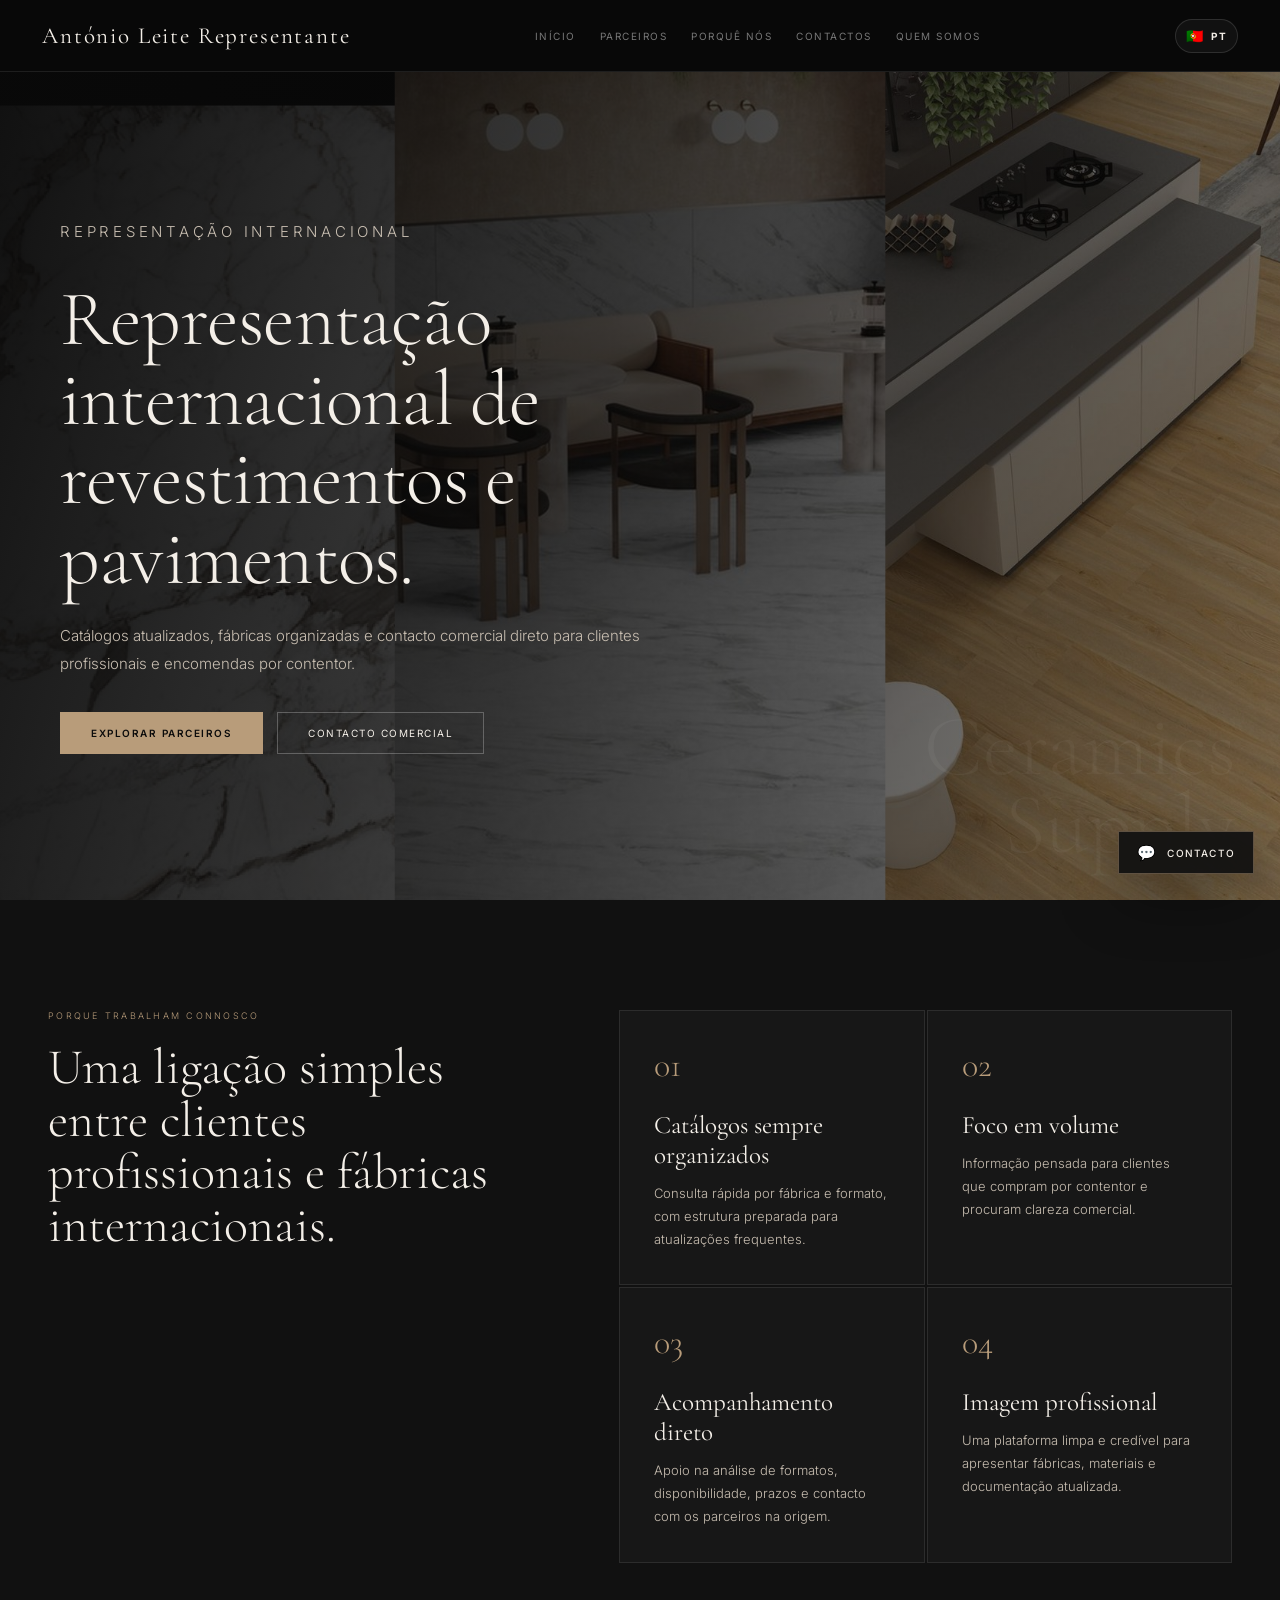
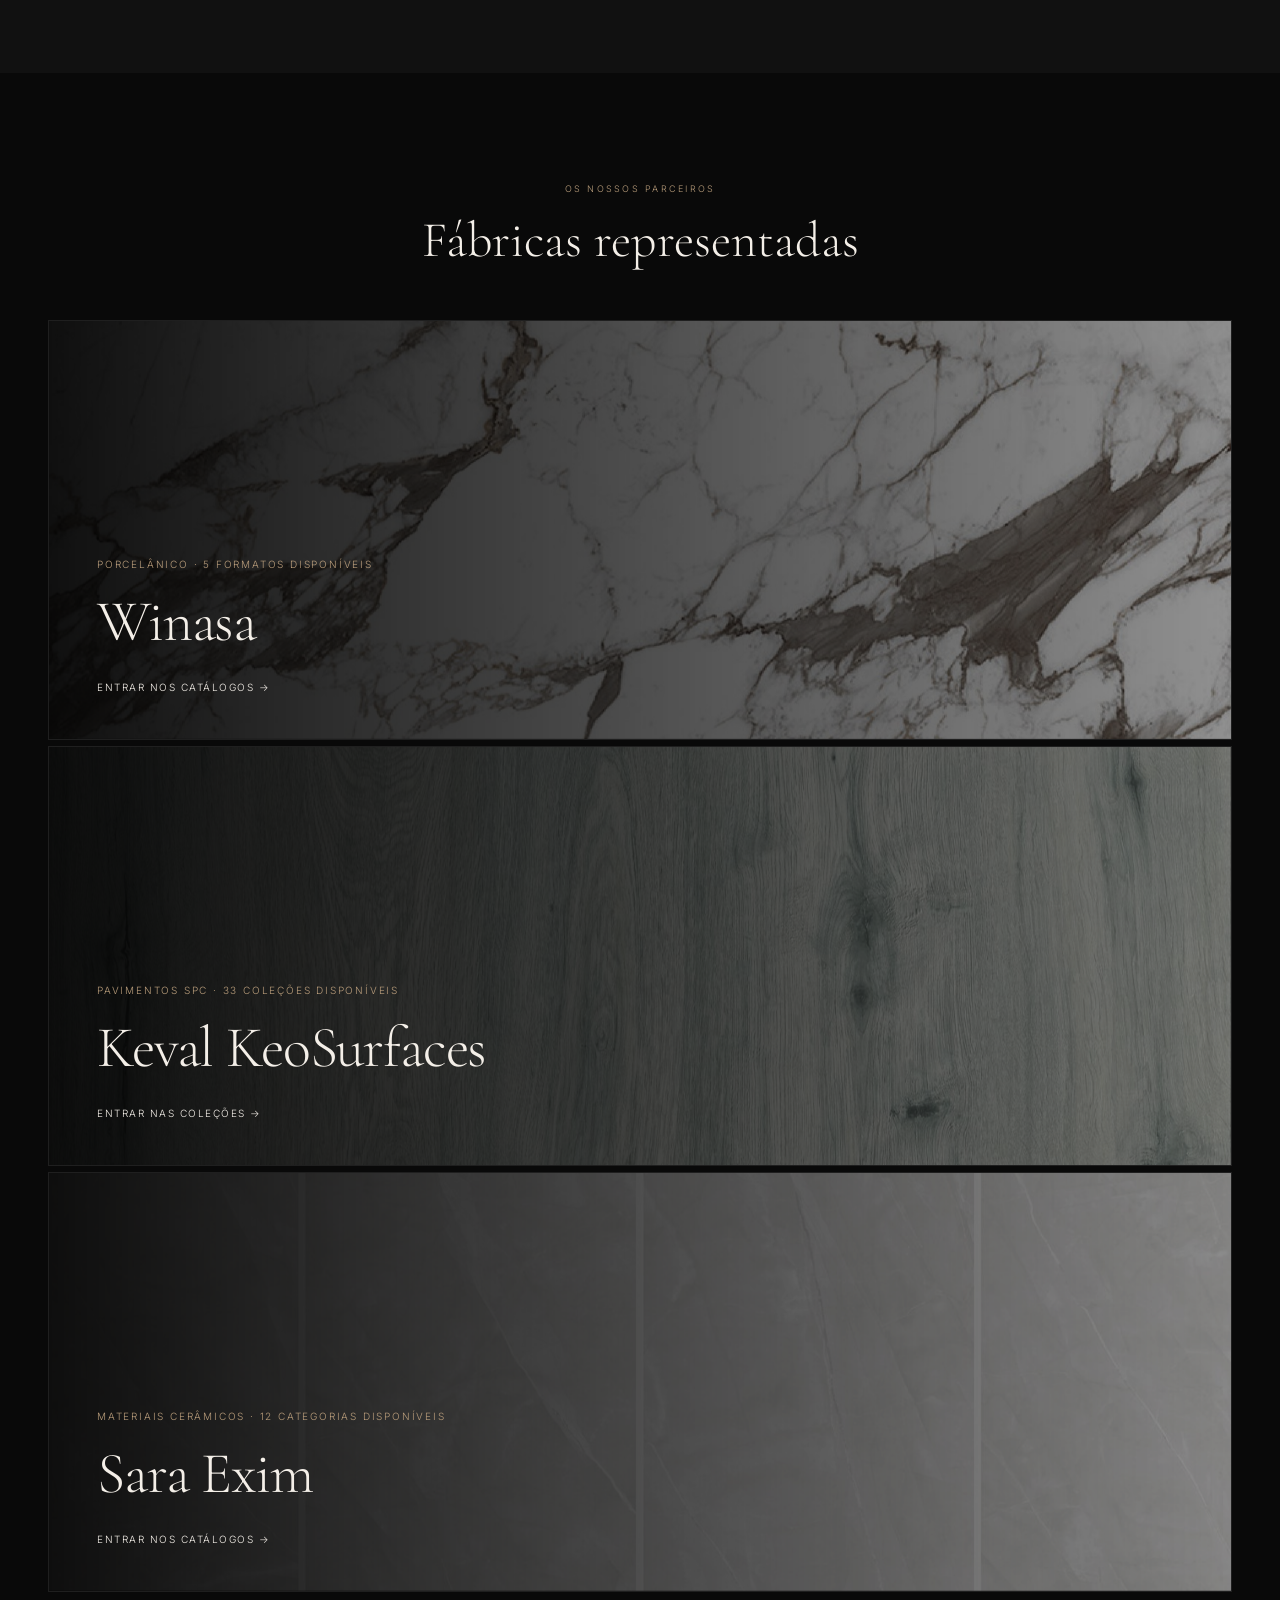
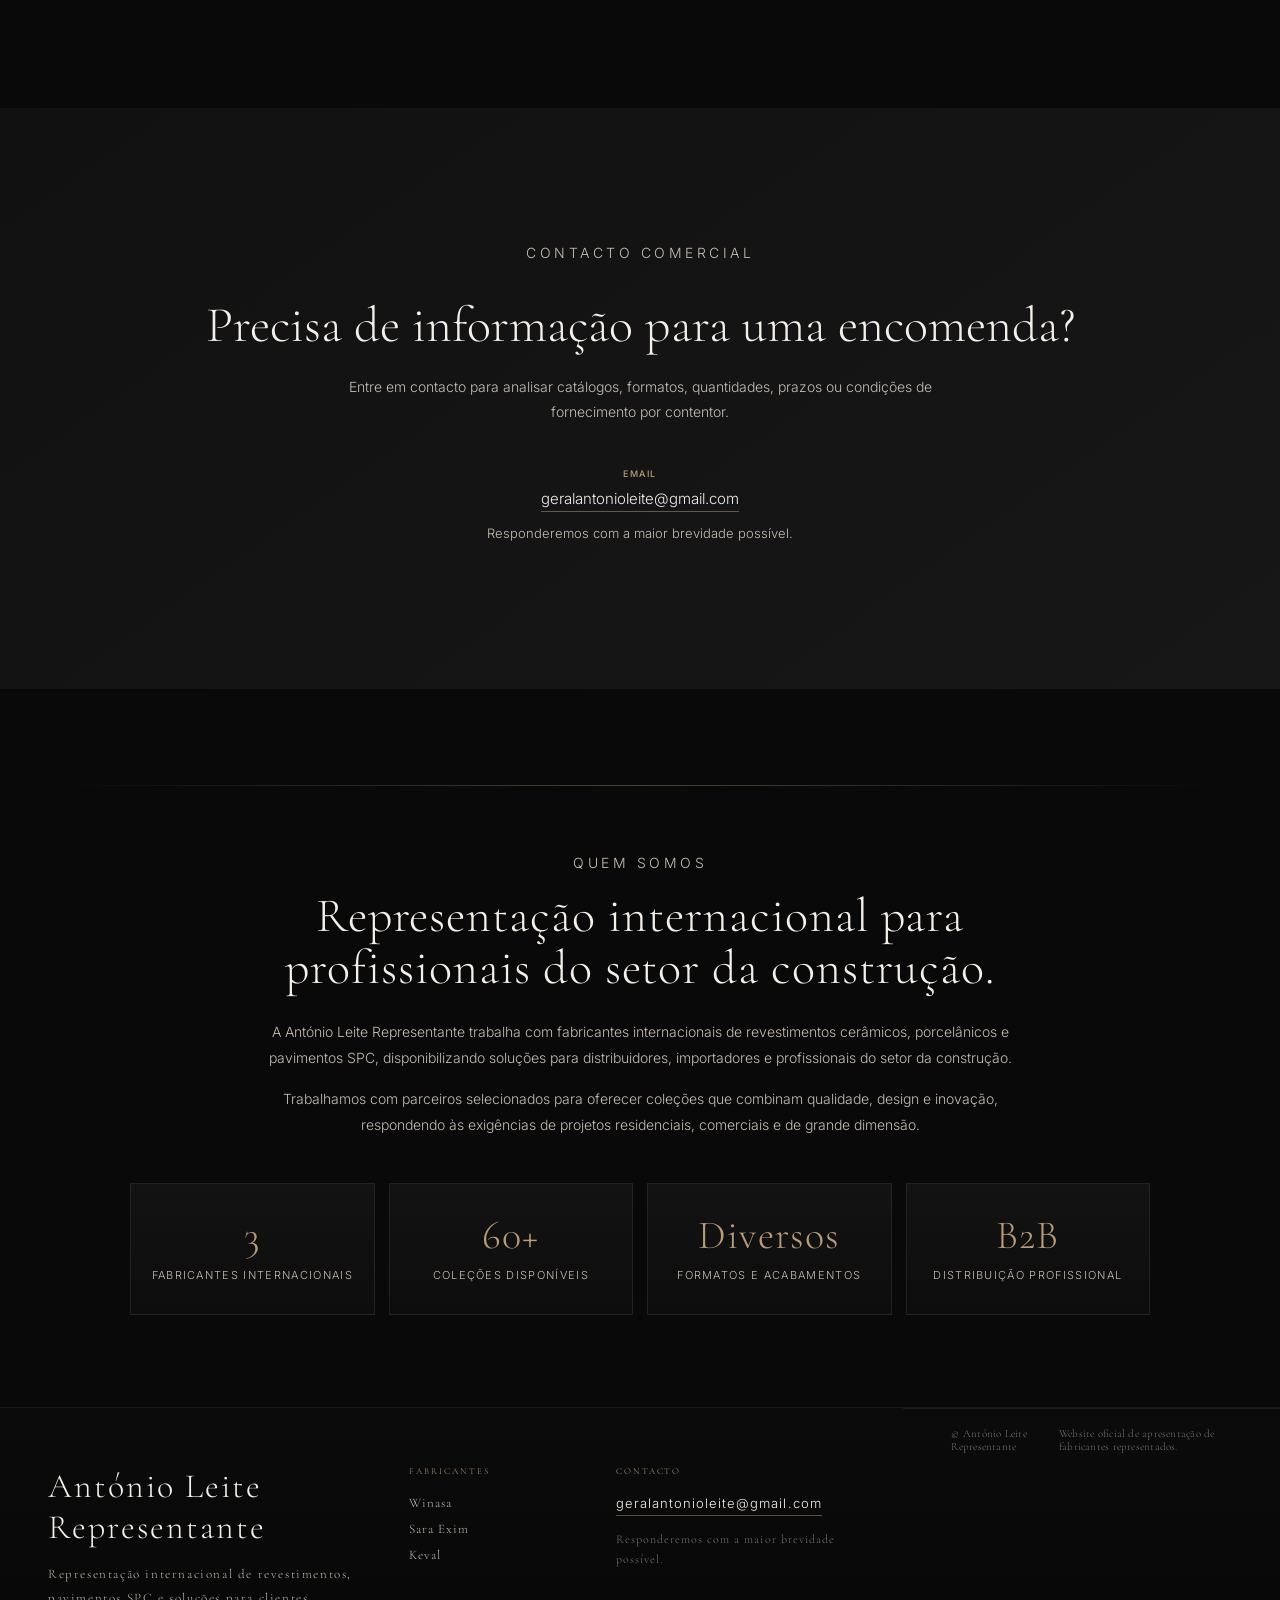
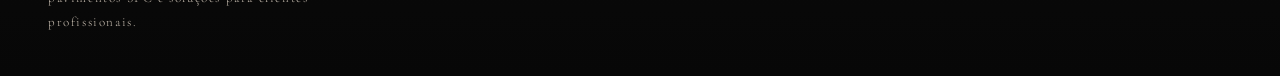
==== commit 4ed04202: "Add files via upload" ====
--- a/index.html
+++ b/index.html
@@ -1,5 +1,5 @@
 <!DOCTYPE html>
-<html lang="pt">
+<html lang="pt-PT">
 <head>
   <meta charset="UTF-8" />
   <meta name="viewport" content="width=device-width, initial-scale=1.0" />
@@ -10,110 +10,122 @@
 <body>
 <div id="root">
   <header class="topbar">
-    <button class="brand" onclick="showHome()">António Leite Representante</button>
+    <button class="brand" onclick="showHome()" data-i18n="brand">António Leite Representante</button>
     <nav>
-      <button onclick="showHome()">Início</button>
-      <button onclick="scrollHome('partners')">Parceiros</button>
-      <button onclick="scrollHome('trust')">Porquê nós</button>
-      <button onclick="scrollHome('contact')">Contactos</button>
-      <button onclick="scrollHome('about')">Quem Somos</button>
+      <button onclick="showHome()" data-i18n="nav.home">Início</button>
+      <button onclick="scrollHome('partners')" data-i18n="nav.partners">Parceiros</button>
+      <button onclick="scrollHome('trust')" data-i18n="nav.why">Porquê nós</button>
+      <button onclick="scrollHome('contact')" data-i18n="nav.contact">Contactos</button>
+      <button onclick="scrollHome('about')" data-i18n="nav.about">Quem Somos</button>
     </nav>
+    <div class="language-switcher" aria-label="Selecionar idioma">
+      <button class="language-current" type="button" onclick="toggleLanguageMenu()" aria-expanded="false">
+        <span class="language-flag">🇵🇹</span>
+        <span class="language-code">PT</span>
+      </button>
+      <div class="language-menu" aria-hidden="true">
+        <button type="button" onclick="setLanguage('pt')"><span>🇵🇹</span> Português</button>
+        <button type="button" onclick="setLanguage('en')"><span>🇬🇧</span> English</button>
+        <button type="button" onclick="setLanguage('es')"><span>🇪🇸</span> Español</button>
+        <button type="button" onclick="setLanguage('fr')"><span>🇫🇷</span> Français</button>
+      </div>
+    </div>
   </header>
 
   <main id="home" class="view active">
     <section class="hero">
       <div class="hero-bg"></div>
       <div class="hero-content">
-        <p class="eyebrow">Representação internacional</p>
-        <h1>Representação internacional de revestimentos e pavimentos.</h1>
-        <p>Catálogos atualizados, fábricas organizadas e contacto comercial direto para clientes profissionais e encomendas por contentor.</p>
+        <p class="eyebrow" data-i18n="hero.eyebrow">Representação internacional</p>
+        <h1 data-i18n="hero.title">Representação internacional de revestimentos e pavimentos.</h1>
+        <p data-i18n="hero.text">Catálogos atualizados, fábricas organizadas e contacto comercial direto para clientes profissionais e encomendas por contentor.</p>
         <div class="actions">
-          <button class="btn primary" onclick="scrollHome('partners')">Explorar parceiros</button>
-          <button class="btn ghost" onclick="scrollHome('contact')">Contacto comercial</button>
-        </div>
-      </div>
-      <div class="hero-mark">Ceramics<br>Supply</div>
+          <button class="btn primary" onclick="scrollHome('partners')" data-i18n="hero.primary">Explorar parceiros</button>
+          <button class="btn ghost" onclick="scrollHome('contact')" data-i18n="hero.secondary">Contacto comercial</button>
+        </div>
+      </div>
+      <div class="hero-mark" data-i18n-html="hero.mark">Ceramics<br>Supply</div>
     </section>
 
     <section id="trust" class="trust">
       <div class="trust-left">
-        <p class="eyebrow">Porque trabalham connosco</p>
-        <h2>Uma ligação simples entre clientes profissionais e fábricas internacionais.</h2>
+        <p class="eyebrow" data-i18n="trust.eyebrow">Porque trabalham connosco</p>
+        <h2 data-i18n="trust.title">Uma ligação simples entre clientes profissionais e fábricas internacionais.</h2>
       </div>
       <div class="trust-grid">
-        <article><span>01</span><h3>Catálogos sempre organizados</h3><p>Consulta rápida por fábrica e formato, com estrutura preparada para atualizações frequentes.</p></article>
-        <article><span>02</span><h3>Foco em volume</h3><p>Informação pensada para clientes que compram por contentor e procuram clareza comercial.</p></article>
-        <article><span>03</span><h3>Acompanhamento direto</h3><p>Apoio na análise de formatos, disponibilidade, prazos e contacto com os parceiros na origem.</p></article>
-        <article><span>04</span><h3>Imagem profissional</h3><p>Uma plataforma limpa e credível para apresentar fábricas, materiais e documentação atualizada.</p></article>
+        <article><span>01</span><h3 data-i18n="trust.card1.title">Catálogos sempre organizados</h3><p data-i18n="trust.card1.text">Consulta rápida por fábrica e formato, com estrutura preparada para atualizações frequentes.</p></article>
+        <article><span>02</span><h3 data-i18n="trust.card2.title">Foco em volume</h3><p data-i18n="trust.card2.text">Informação pensada para clientes que compram por contentor e procuram clareza comercial.</p></article>
+        <article><span>03</span><h3 data-i18n="trust.card3.title">Acompanhamento direto</h3><p data-i18n="trust.card3.text">Apoio na análise de formatos, disponibilidade, prazos e contacto com os parceiros na origem.</p></article>
+        <article><span>04</span><h3 data-i18n="trust.card4.title">Imagem profissional</h3><p data-i18n="trust.card4.text">Uma plataforma limpa e credível para apresentar fábricas, materiais e documentação atualizada.</p></article>
       </div>
     </section>
 
     <section id="partners" class="partners">
       <div class="section-title">
-        <p class="eyebrow">Os nossos parceiros</p>
-        <h2>Fábricas representadas</h2>
+        <p class="eyebrow" data-i18n="partners.eyebrow">Os nossos parceiros</p>
+        <h2 data-i18n="partners.title">Fábricas representadas</h2>
       </div>
 
       <article class="partner partner-winasa" onclick="openFactory('winasa')">
         <div class="partner-bg"></div>
         <div class="partner-content">
-          <p>Porcelânico · 5 formatos disponíveis</p>
+          <p data-i18n="partners.winasa.text">Porcelânico · 5 formatos disponíveis</p>
           <h3>Winasa</h3>
-          <span>Entrar nos catálogos →</span>
+          <span data-i18n="partners.enter.catalogs">Entrar nos catálogos →</span>
         </div>
       </article>
 
       <article class="partner partner-keval" role="button" tabindex="0" data-factory="keval" onclick="openFactory('keval')">
         <div class="partner-bg"></div>
         <div class="partner-content">
-          <p>Pavimentos SPC · 33 coleções disponíveis</p>
+          <p data-i18n="partners.keval.text">Pavimentos SPC · 33 coleções disponíveis</p>
           <h3>Keval KeoSurfaces</h3>
-          <span>Entrar nas coleções →</span>
+          <span data-i18n="partners.enter.collections">Entrar nas coleções →</span>
         </div>
       </article>
 
       <article class="partner partner-sara" role="button" tabindex="0" data-factory="sara" onclick="openFactory('sara')">
         <div class="partner-bg"></div>
         <div class="partner-content">
-          <p>Materiais cerâmicos · 12 categorias disponíveis</p>
+          <p data-i18n="partners.sara.text">Materiais cerâmicos · 12 categorias disponíveis</p>
           <h3>Sara Exim</h3>
-          <span>Entrar nos catálogos →</span>
+          <span data-i18n="partners.enter.catalogs">Entrar nos catálogos →</span>
         </div>
       </article>
     </section>
 
     <section id="contact" class="contact">
-      <p class="eyebrow">Contacto comercial</p>
-      <h2>Precisa de informação para uma encomenda?</h2>
-      <p>Entre em contacto para analisar catálogos, formatos, quantidades, prazos ou condições de fornecimento por contentor.</p>
-      <p class="contact-email"><strong>Email</strong><br><a href="mailto:geralantonioleite@gmail.com">geralantonioleite@gmail.com</a></p>
-      <p class="contact-note">Responderemos com a maior brevidade possível.</p>
+      <p class="eyebrow" data-i18n="contact.eyebrow">Contacto comercial</p>
+      <h2 data-i18n="contact.title">Precisa de informação para uma encomenda?</h2>
+      <p data-i18n="contact.text">Entre em contacto para analisar catálogos, formatos, quantidades, prazos ou condições de fornecimento por contentor.</p>
+      <p class="contact-email"><strong data-i18n="contact.emailLabel">Email</strong><br><a href="mailto:geralantonioleite@gmail.com">geralantonioleite@gmail.com</a></p>
+      <p class="contact-note" data-i18n="contact.note">Responderemos com a maior brevidade possível.</p>
     </section>
 
     <section id="about" class="about-company">
       <div class="about-divider"></div>
       <div class="about-copy">
-        <p class="eyebrow">Quem Somos</p>
-        <h2>Representação internacional para profissionais do setor da construção.</h2>
-        <p>A António Leite Representante trabalha com fabricantes internacionais de revestimentos cerâmicos, porcelânicos e pavimentos SPC, disponibilizando soluções para distribuidores, importadores e profissionais do setor da construção.</p>
-        <p>Trabalhamos com parceiros selecionados para oferecer coleções que combinam qualidade, design e inovação, respondendo às exigências de projetos residenciais, comerciais e de grande dimensão.</p>
+        <p class="eyebrow" data-i18n="about.eyebrow">Quem Somos</p>
+        <h2 data-i18n="about.title">Representação internacional para profissionais do setor da construção.</h2>
+        <p data-i18n="about.text1">A António Leite Representante trabalha com fabricantes internacionais de revestimentos cerâmicos, porcelânicos e pavimentos SPC, disponibilizando soluções para distribuidores, importadores e profissionais do setor da construção.</p>
+        <p data-i18n="about.text2">Trabalhamos com parceiros selecionados para oferecer coleções que combinam qualidade, design e inovação, respondendo às exigências de projetos residenciais, comerciais e de grande dimensão.</p>
       </div>
       <div class="about-stats">
         <article>
           <strong>3</strong>
-          <span>Fabricantes Internacionais</span>
+          <span data-i18n="about.stat1">Fabricantes Internacionais</span>
         </article>
         <article>
           <strong>60+</strong>
-          <span>Coleções Disponíveis</span>
+          <span data-i18n="about.stat2">Coleções Disponíveis</span>
         </article>
         <article>
           <strong>Diversos</strong>
-          <span>Formatos e Acabamentos</span>
+          <span data-i18n="about.stat3">Formatos e Acabamentos</span>
         </article>
         <article>
           <strong>B2B</strong>
-          <span>Distribuição Profissional</span>
+          <span data-i18n="about.stat4">Distribuição Profissional</span>
         </article>
       </div>
     </section>
@@ -121,7 +133,7 @@
 
   <main id="factory" class="view">
     <section class="winasa-hero">
-      <button class="back" onclick="showHome()">← Voltar</button>
+      <button class="back" onclick="showHome()"><span data-i18n="factory.back">← Voltar</span></button>
       <div class="winasa-bg"></div>
       <div class="winasa-copy">
         <p id="factoryEyebrow" class="eyebrow">Winasa</p>
@@ -143,7 +155,7 @@
 
   <div id="pdfModal" class="pdf-modal">
     <div class="pdf-bar">
-      <span id="pdfTitle">Catálogo</span>
+      <span id="pdfTitle" data-i18n="pdf.title">Catálogo</span>
       <button onclick="closePDF()">×</button>
     </div>
     <iframe id="pdfViewer"></iframe>
@@ -153,31 +165,31 @@
   <aside class="contact-widget" id="contactWidget" aria-label="Contacto rápido">
     <button class="contact-widget-toggle" type="button" onclick="toggleContactWidget()">
       <span>💬</span>
-      <strong>Contacto</strong>
+      <strong data-i18n="widget.toggle">Contacto</strong>
     </button>
     <div class="contact-widget-panel" aria-hidden="true">
       <button class="contact-widget-close" type="button" onclick="closeContactWidget()" aria-label="Fechar contacto">×</button>
-      <p class="eyebrow">Contacto rápido</p>
-      <h3>Tem alguma dúvida?</h3>
-      <p class="contact-widget-text">Deixe o seu email e uma pequena mensagem. Responderemos o mais breve possível.</p>
+      <p class="eyebrow" data-i18n="widget.eyebrow">Contacto rápido</p>
+      <h3 data-i18n="widget.title">Tem alguma dúvida?</h3>
+      <p class="contact-widget-text" data-i18n="widget.text">Deixe o seu email e uma pequena mensagem. Responderemos o mais breve possível.</p>
       <form action="https://formsubmit.co/geralantonioleite@gmail.com" method="POST">
-        <input type="hidden" name="_subject" value="Novo contacto - António Leite Representante">
+        <input type="hidden" name="_subject" value="Novo contacto - António Leite Representante" data-i18n-value="form.subject">
         <input type="hidden" name="_captcha" value="false">
         <input type="hidden" name="_template" value="table">
         <input type="hidden" name="_next" value="https://antoniomanuel121-lang.github.io/Site-Winasa-primeiro-/thank-you.html">
         <label>
-          <span>Nome</span>
-          <input id="quickContactName" type="text" name="Nome" autocomplete="name" placeholder="O seu nome" />
+          <span data-i18n="widget.name">Nome</span>
+          <input id="quickContactName" type="text" name="Nome" autocomplete="name" placeholder="O seu nome" data-i18n-placeholder="widget.namePlaceholder" />
         </label>
         <label>
-          <span>Email</span>
-          <input id="quickContactEmail" type="email" name="Email" autocomplete="email" placeholder="email@empresa.com" required />
+          <span data-i18n="widget.email">Email</span>
+          <input id="quickContactEmail" type="email" name="Email" autocomplete="email" placeholder="email@empresa.com" data-i18n-placeholder="widget.emailPlaceholder" required />
         </label>
         <label>
-          <span>Mensagem</span>
-          <textarea id="quickContactMessage" name="Mensagem" rows="4" placeholder="Como podemos ajudar?" required></textarea>
+          <span data-i18n="widget.message">Mensagem</span>
+          <textarea id="quickContactMessage" name="Mensagem" rows="4" placeholder="Como podemos ajudar?" data-i18n-placeholder="widget.messagePlaceholder" required></textarea>
         </label>
-        <button class="btn primary contact-widget-submit" type="submit">Enviar</button>
+        <button class="btn primary contact-widget-submit" type="submit" data-i18n="widget.submit">Enviar</button>
       </form>
     </div>
   </aside>
@@ -185,24 +197,24 @@
   <footer class="site-footer">
     <div class="footer-main">
       <div class="footer-brand">
-        <h3>António Leite Representante</h3>
+        <h3 data-i18n="footer.brand">António Leite Representante</h3>
         <p>Representação internacional de revestimentos, pavimentos SPC e soluções para clientes profissionais.</p>
       </div>
       <div class="footer-col">
-        <p class="footer-label">Fabricantes</p>
+        <p class="footer-label" data-i18n="footer.factories">Fabricantes</p>
         <span>Winasa</span>
         <span>Sara Exim</span>
         <span>Keval</span>
       </div>
       <div class="footer-col">
-        <p class="footer-label">Contacto</p>
+        <p class="footer-label" data-i18n="footer.contact">Contacto</p>
         <a href="mailto:geralantonioleite@gmail.com">geralantonioleite@gmail.com</a>
-        <small>Responderemos com a maior brevidade possível.</small>
+        <small data-i18n="footer.note">Responderemos com a maior brevidade possível.</small>
       </div>
     </div>
     <div class="footer-bottom">
-      <span>© António Leite Representante</span>
-      <span>Website oficial de apresentação de fabricantes representados.</span>
+      <span data-i18n="footer.copy">© António Leite Representante</span>
+      <span data-i18n="footer.official">Website oficial de apresentação de fabricantes representados.</span>
     </div>
   </footer>
 </div>
--- a/css/style.css
+++ b/css/style.css
@@ -436,3 +436,79 @@
   .keval-feature-info h3{font-size:28px}
   .keval-variant-info h3{font-size:22px}
 }
+
+/* v25.2 — Language selector */
+.language-switcher{
+  position:relative;
+  margin-left:10px;
+  z-index:60;
+}
+.language-current{
+  display:flex;
+  align-items:center;
+  gap:7px;
+  min-height:34px;
+  padding:7px 10px;
+  border:1px solid rgba(255,255,255,.12);
+  border-radius:999px;
+  background:rgba(255,255,255,.04);
+  color:var(--text);
+  font-size:10px;
+  letter-spacing:.14em;
+  font-weight:700;
+  cursor:pointer;
+  transition:background .2s ease,border-color .2s ease,transform .2s ease;
+}
+.language-current:hover{
+  background:rgba(255,255,255,.08);
+  border-color:rgba(210,184,119,.45);
+  transform:translateY(-1px);
+}
+.language-flag{font-size:14px;line-height:1}
+.language-code{font-size:10px;line-height:1}
+.language-menu{
+  position:absolute;
+  right:0;
+  top:calc(100% + 10px);
+  min-width:155px;
+  padding:8px;
+  border:1px solid rgba(255,255,255,.12);
+  border-radius:14px;
+  background:rgba(10,10,10,.96);
+  box-shadow:0 24px 60px rgba(0,0,0,.35);
+  opacity:0;
+  transform:translateY(-6px);
+  pointer-events:none;
+  transition:opacity .2s ease,transform .2s ease;
+}
+.language-switcher.open .language-menu{
+  opacity:1;
+  transform:translateY(0);
+  pointer-events:auto;
+}
+.language-menu button{
+  display:flex;
+  align-items:center;
+  gap:9px;
+  width:100%;
+  padding:9px 10px;
+  border:0;
+  border-radius:10px;
+  background:transparent;
+  color:var(--muted);
+  text-align:left;
+  font-size:11px;
+  letter-spacing:.08em;
+  cursor:pointer;
+  transition:background .2s ease,color .2s ease;
+}
+.language-menu button:hover{
+  background:rgba(255,255,255,.07);
+  color:var(--text);
+}
+@media(max-width:780px){
+  .topbar{gap:10px;align-items:flex-start}
+  .language-switcher{margin-left:0;margin-top:6px;align-self:flex-end}
+  .language-current{min-height:32px;padding:6px 9px}
+  .language-menu{right:0}
+}
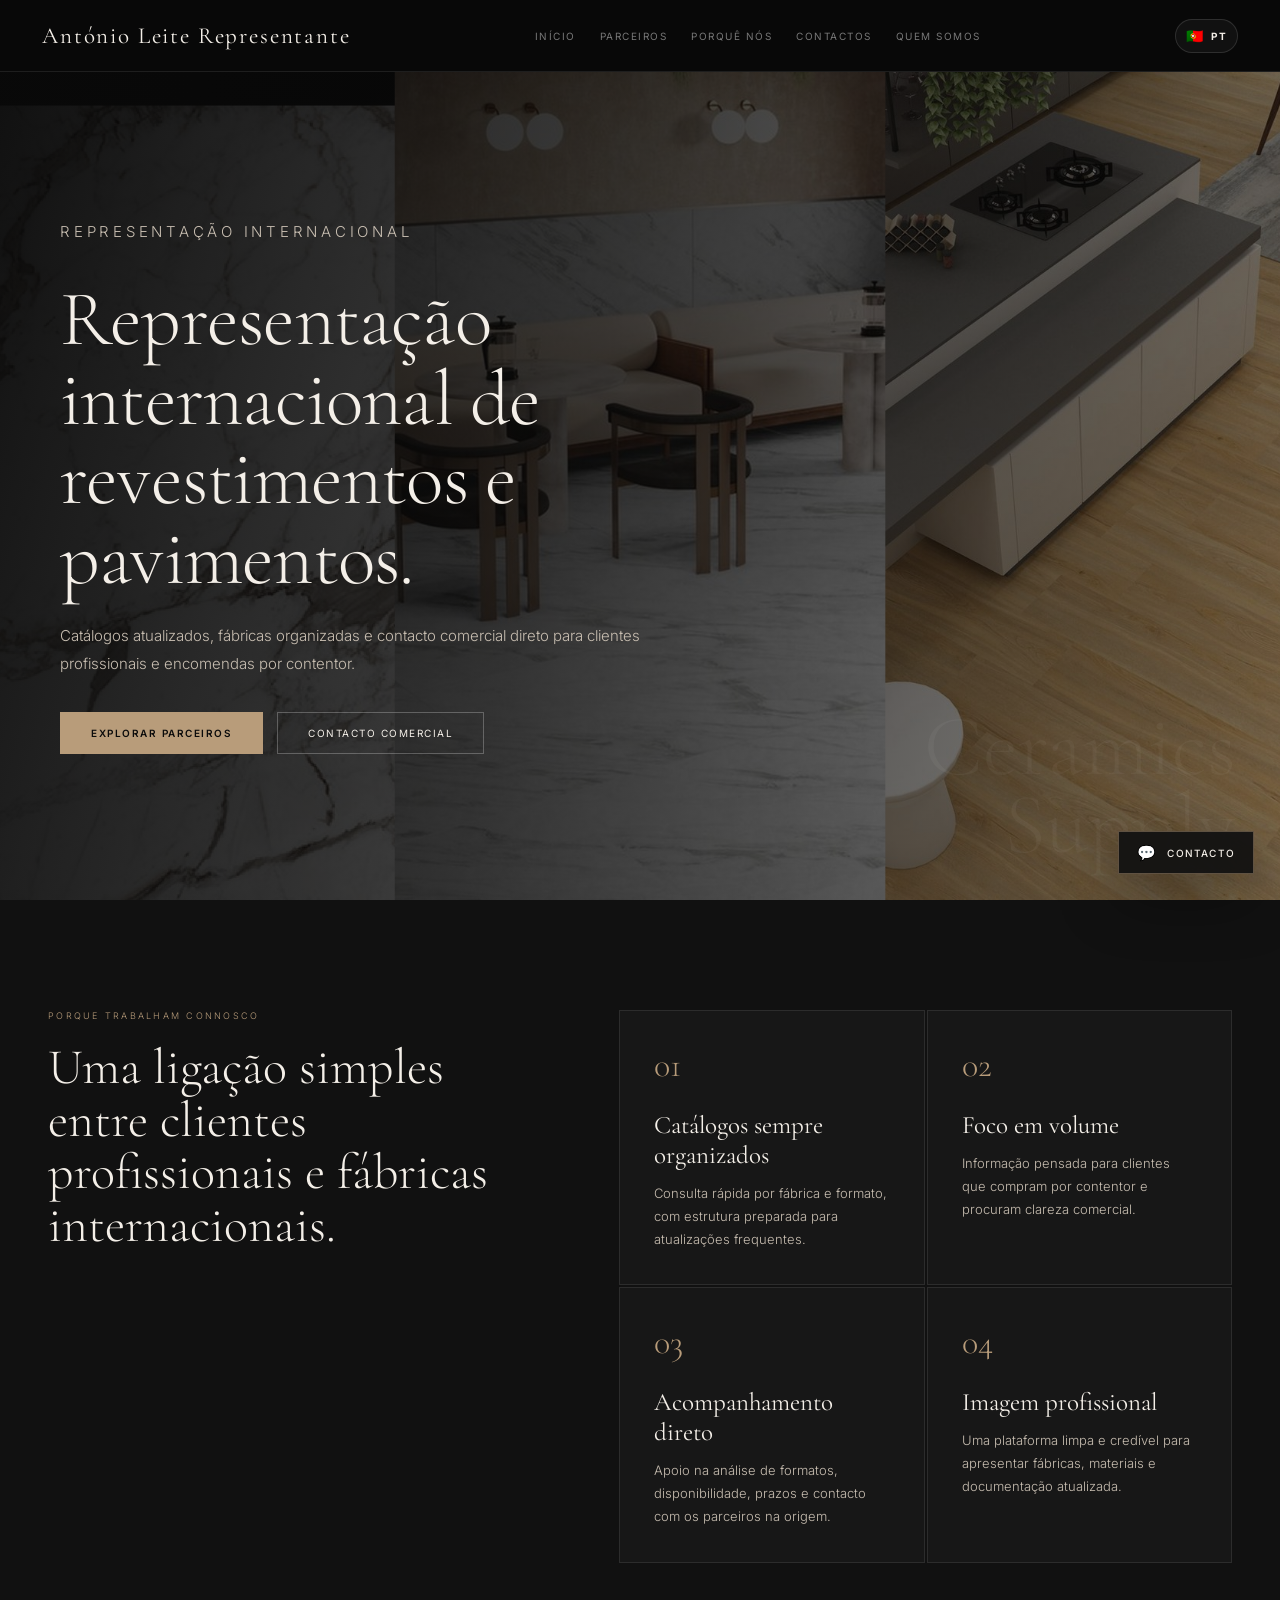
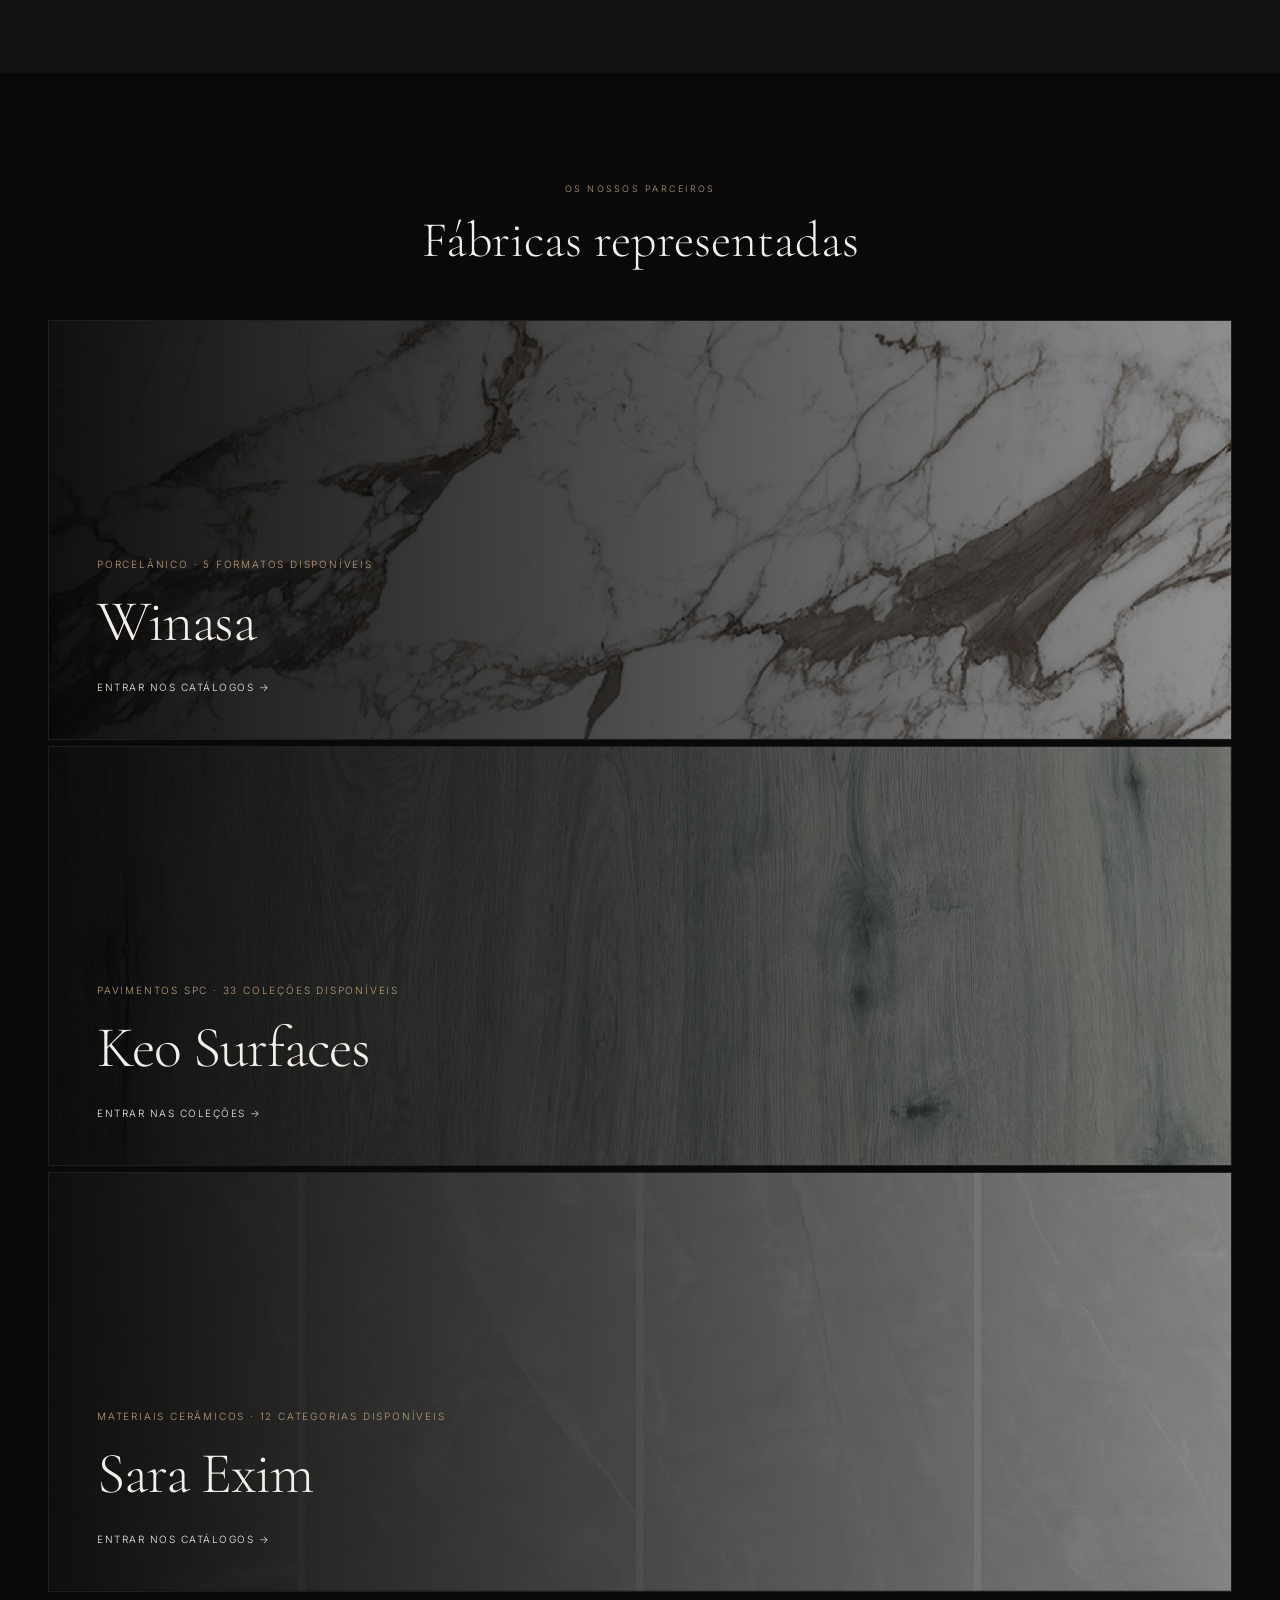
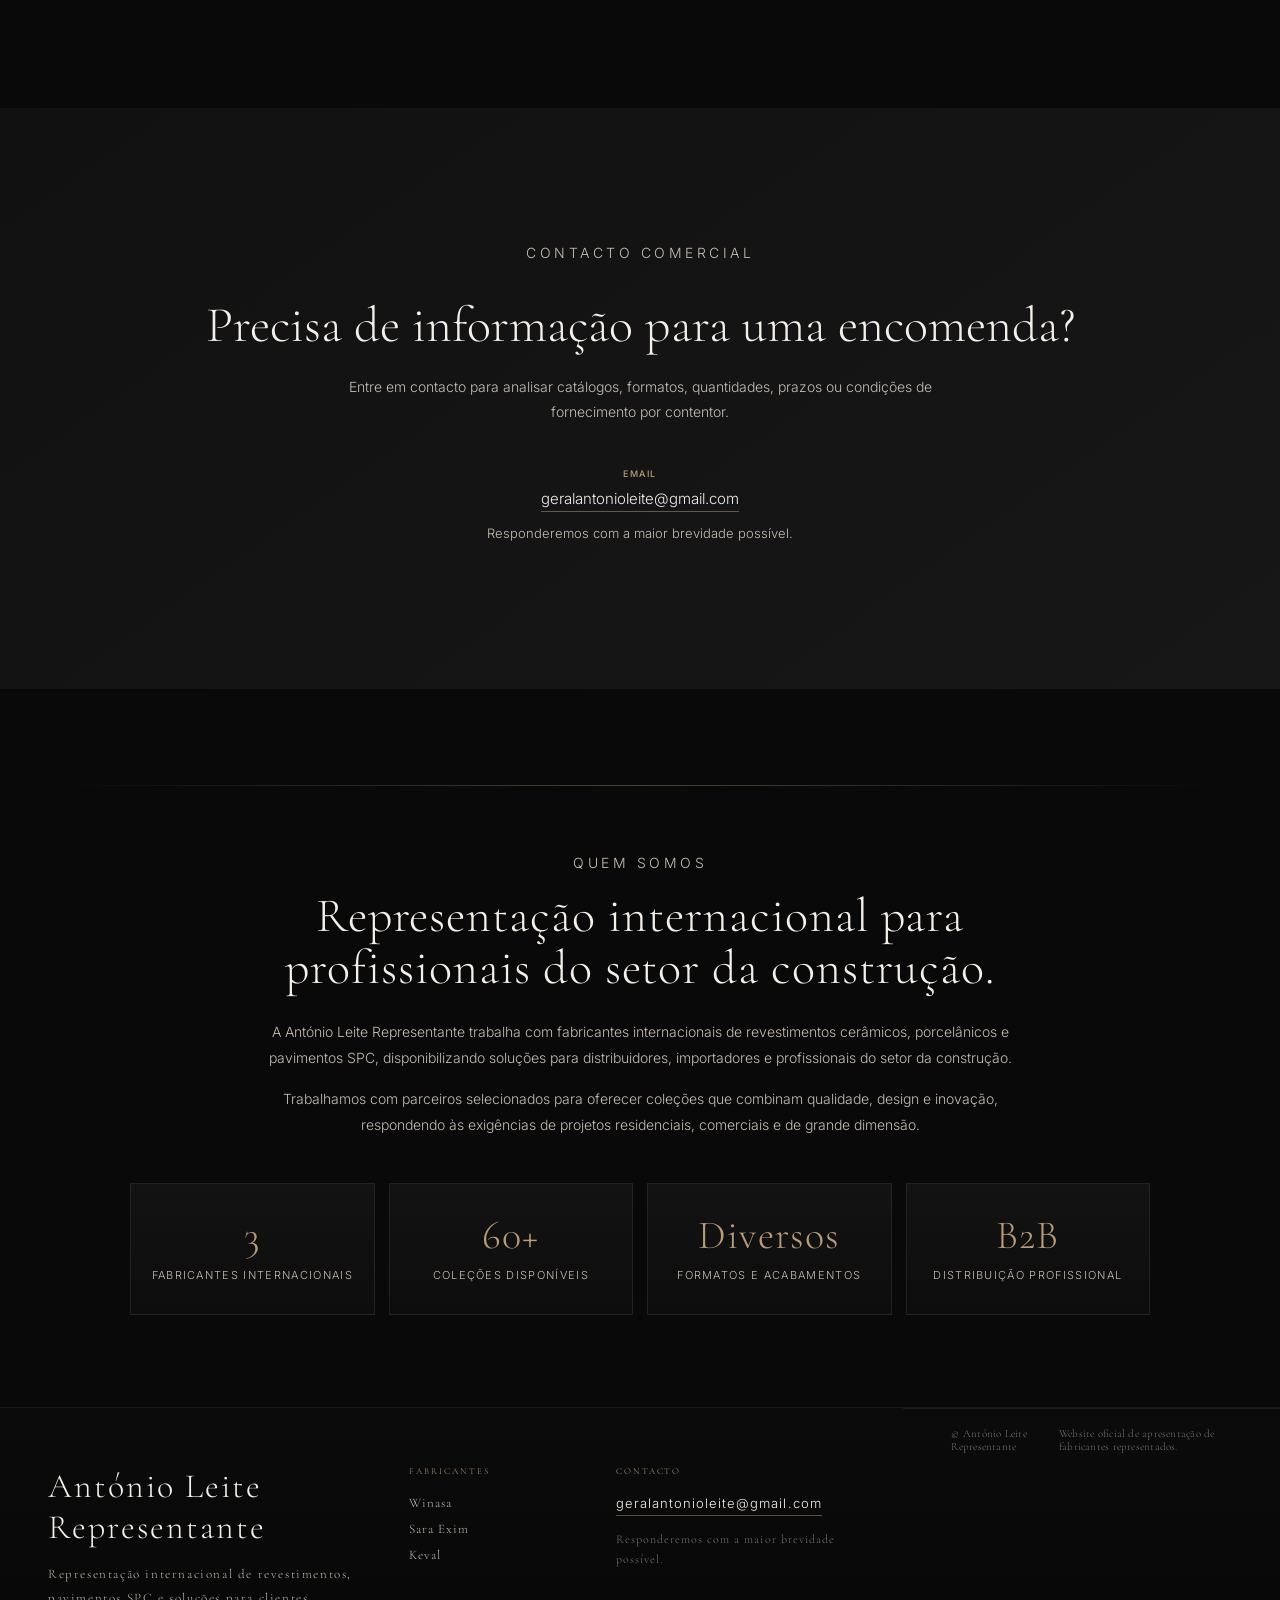
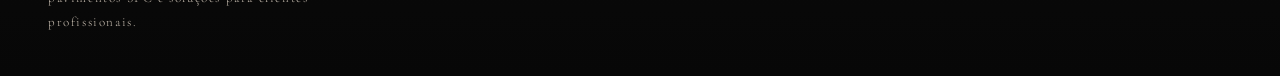
==== commit a56e38b2: "Add files via upload" ====
--- a/index.html
+++ b/index.html
@@ -79,7 +79,7 @@
         <div class="partner-bg"></div>
         <div class="partner-content">
           <p data-i18n="partners.keval.text">Pavimentos SPC · 33 coleções disponíveis</p>
-          <h3>Keval KeoSurfaces</h3>
+          <h3>Keo Surfaces</h3>
           <span data-i18n="partners.enter.collections">Entrar nas coleções →</span>
         </div>
       </article>
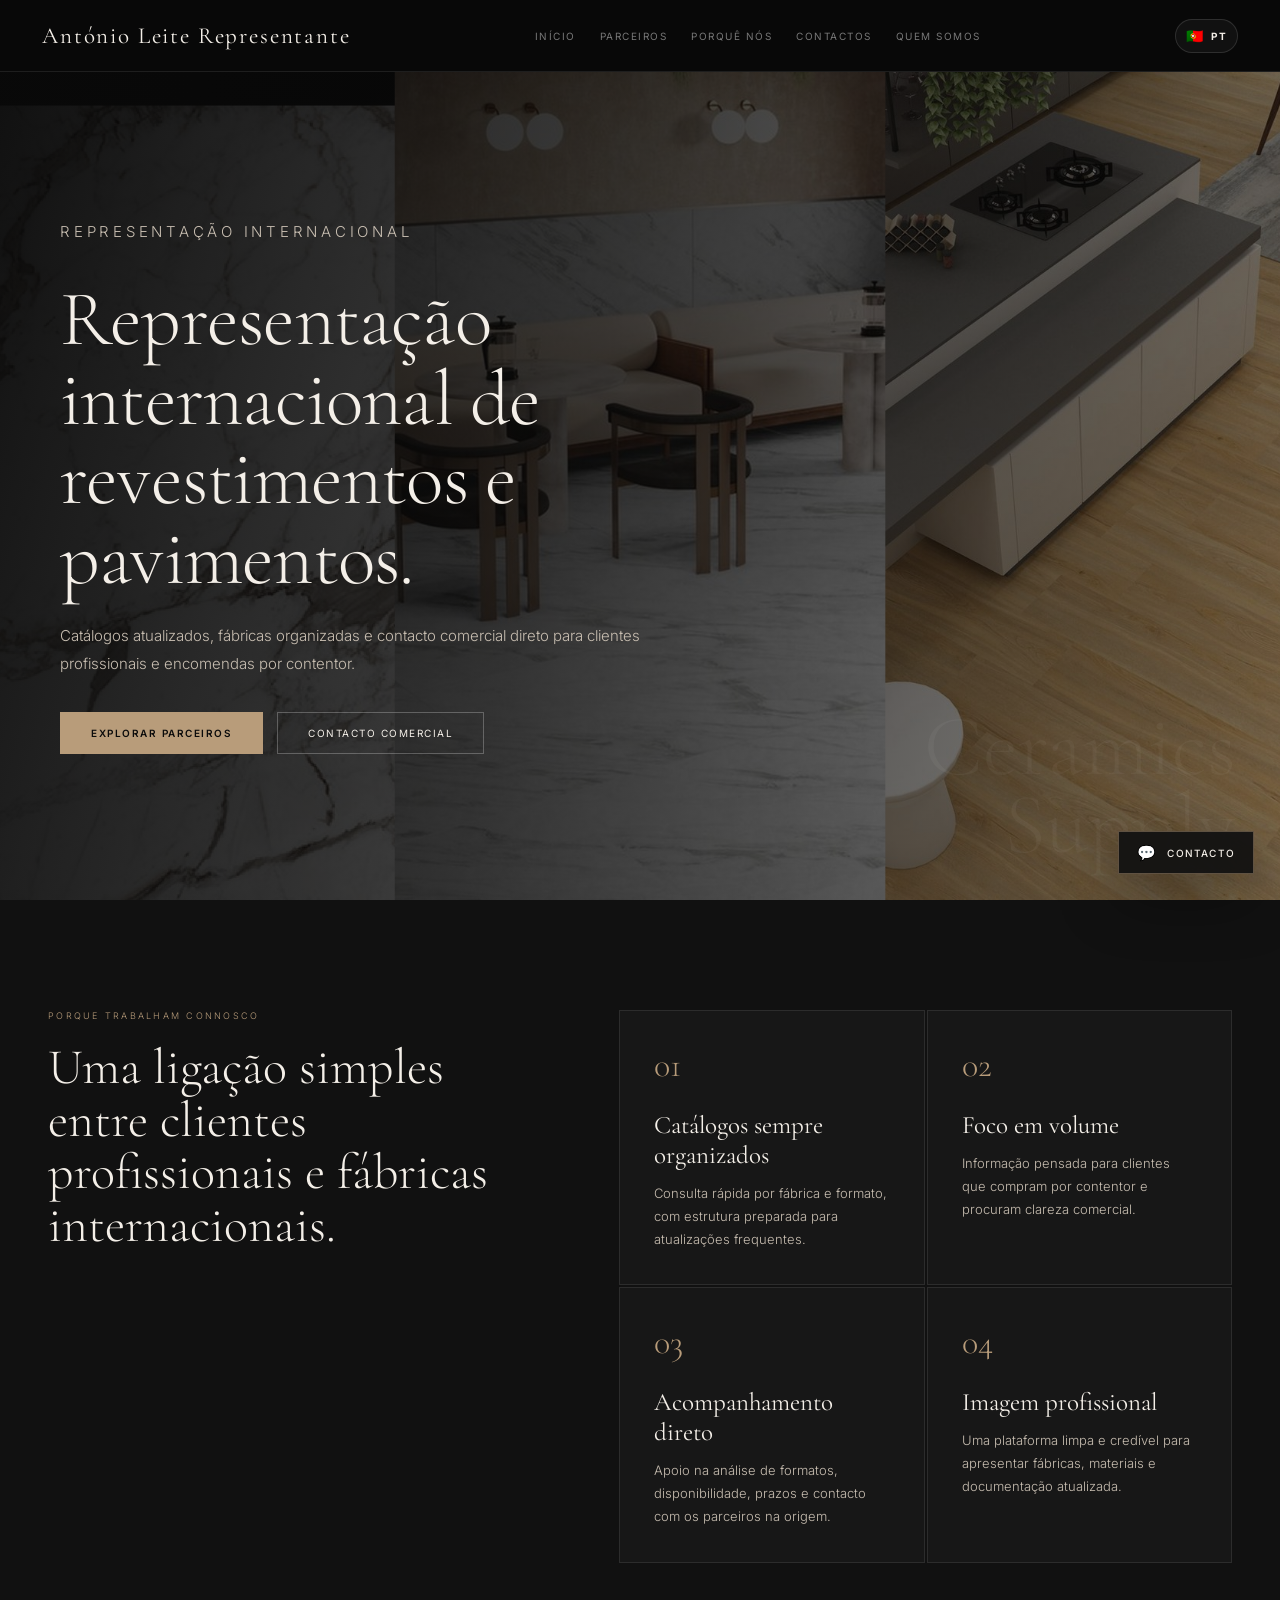
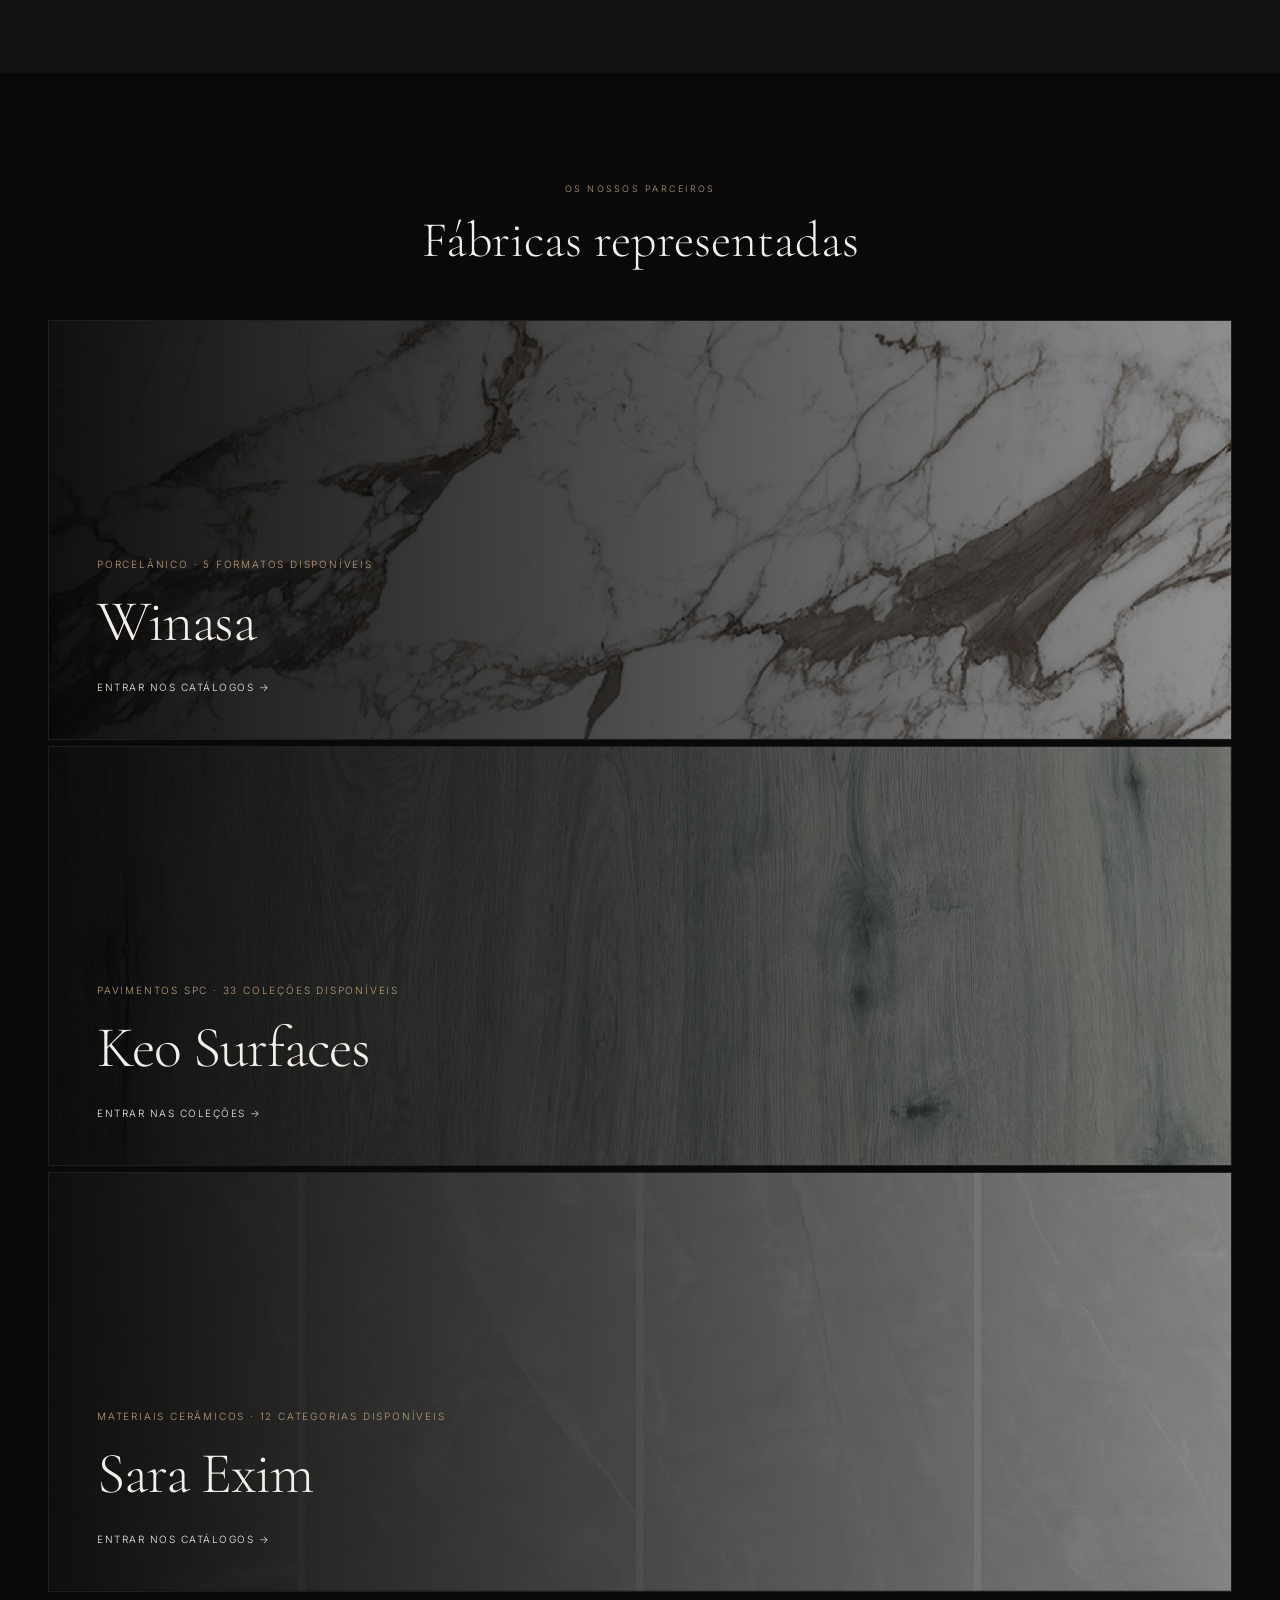
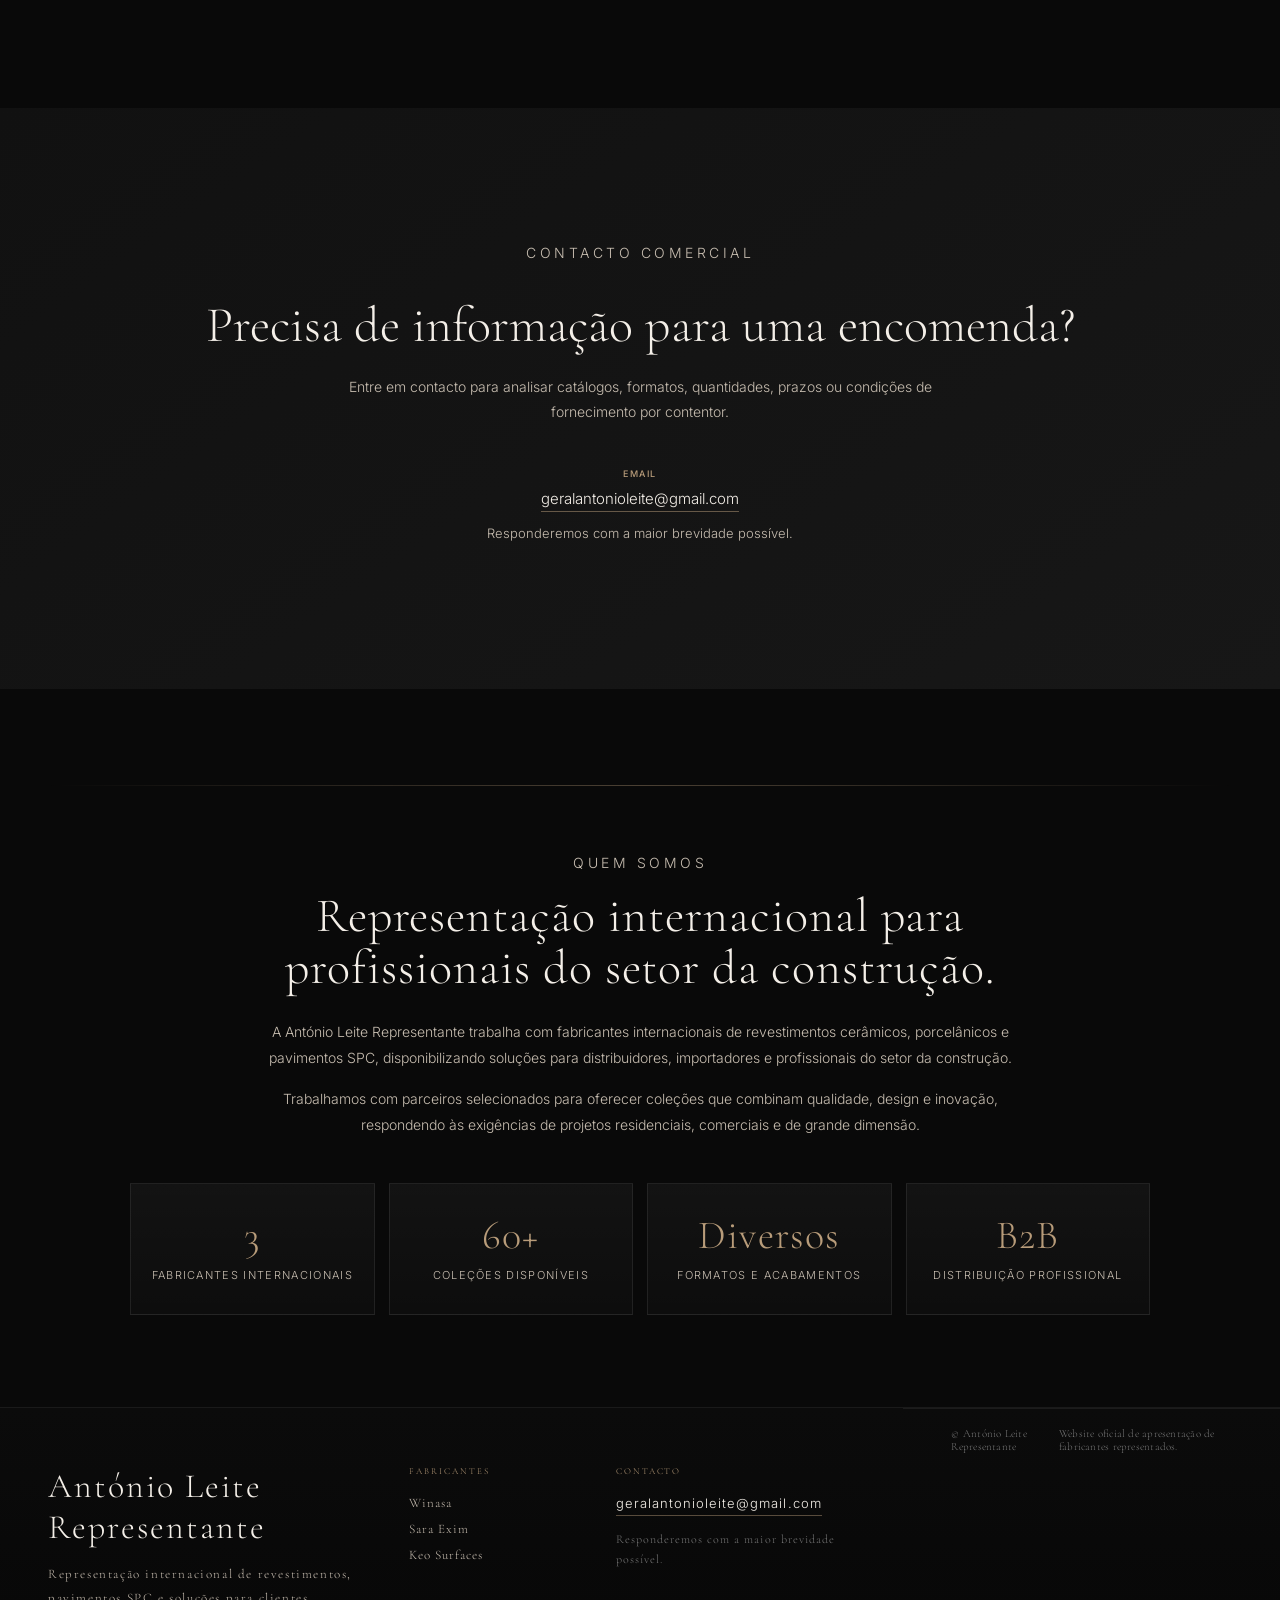
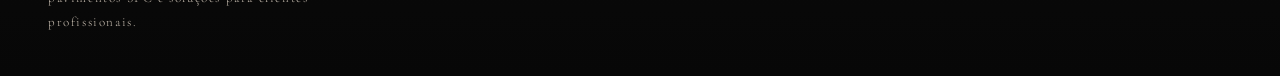
==== commit 02b2a1b3: "Add files via upload" ====
--- a/index.html
+++ b/index.html
@@ -204,7 +204,7 @@
         <p class="footer-label" data-i18n="footer.factories">Fabricantes</p>
         <span>Winasa</span>
         <span>Sara Exim</span>
-        <span>Keval</span>
+        <span>Keo Surfaces</span>
       </div>
       <div class="footer-col">
         <p class="footer-label" data-i18n="footer.contact">Contacto</p>
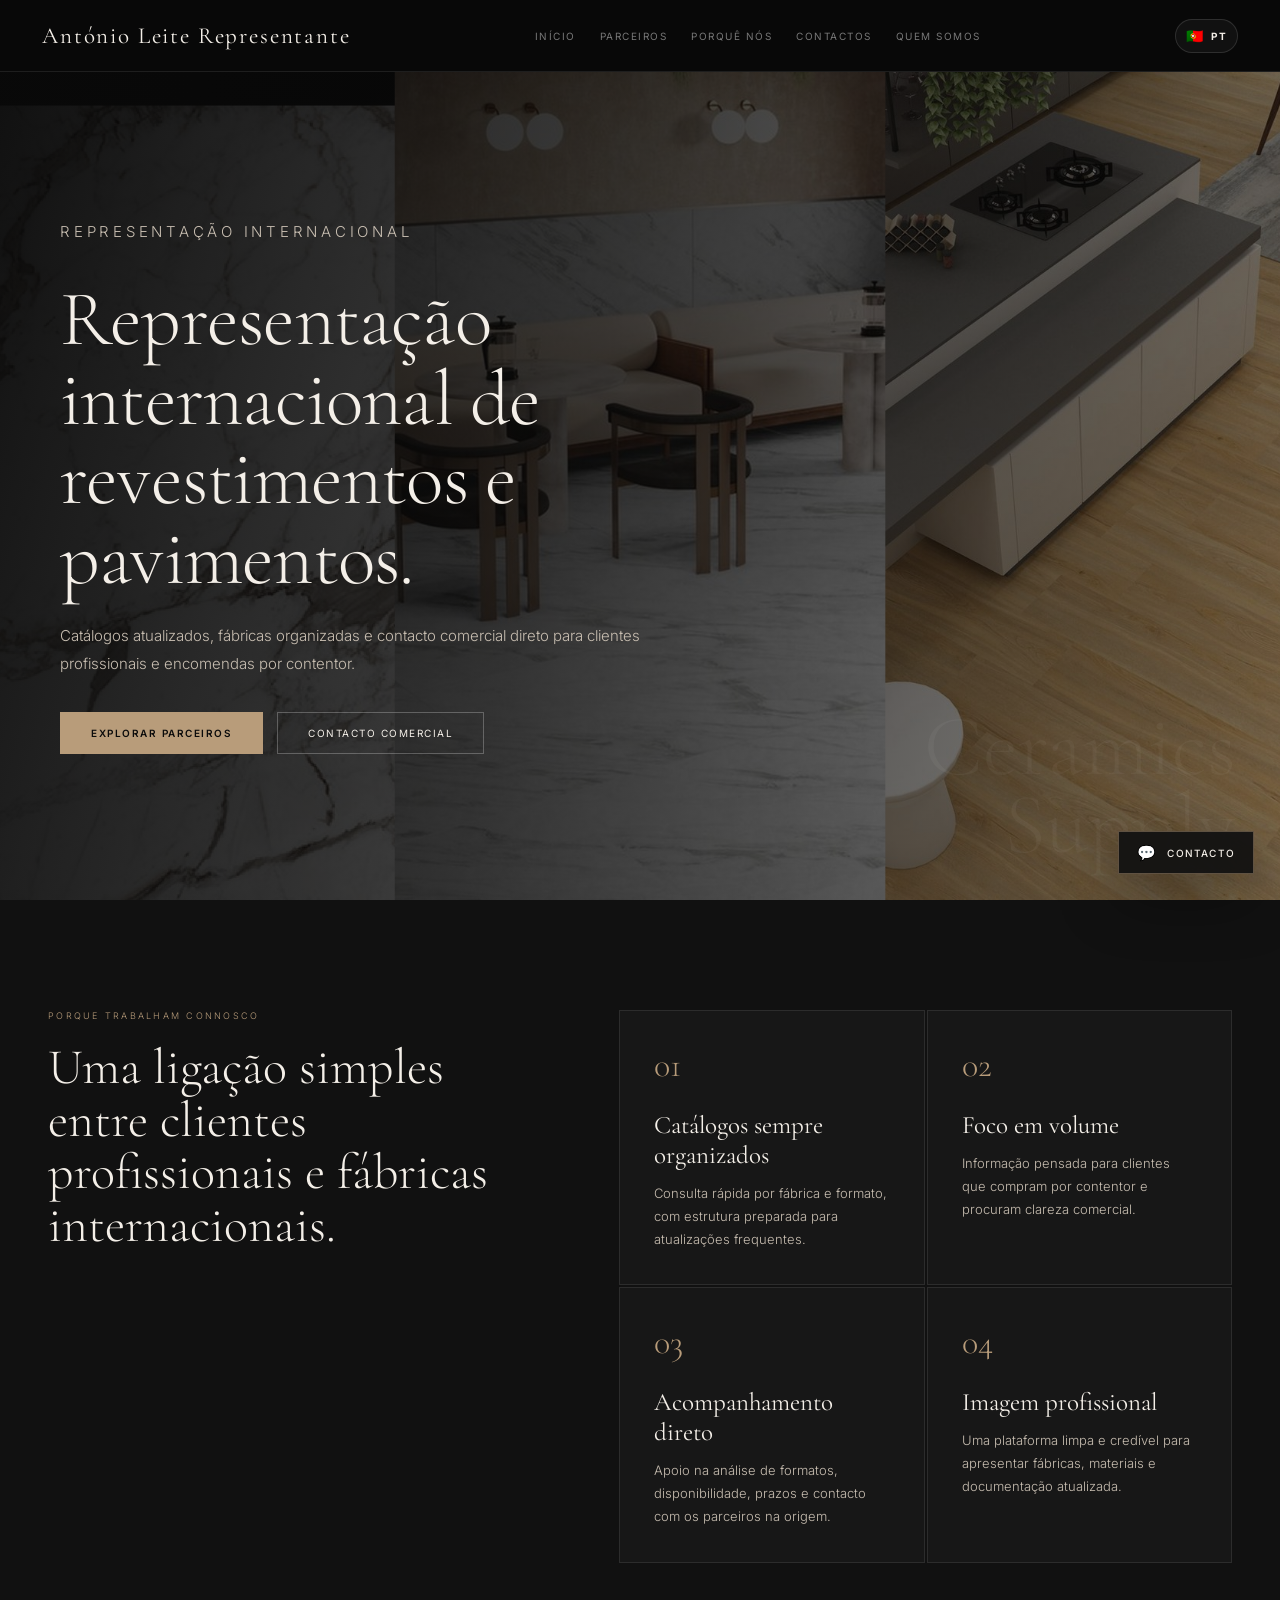
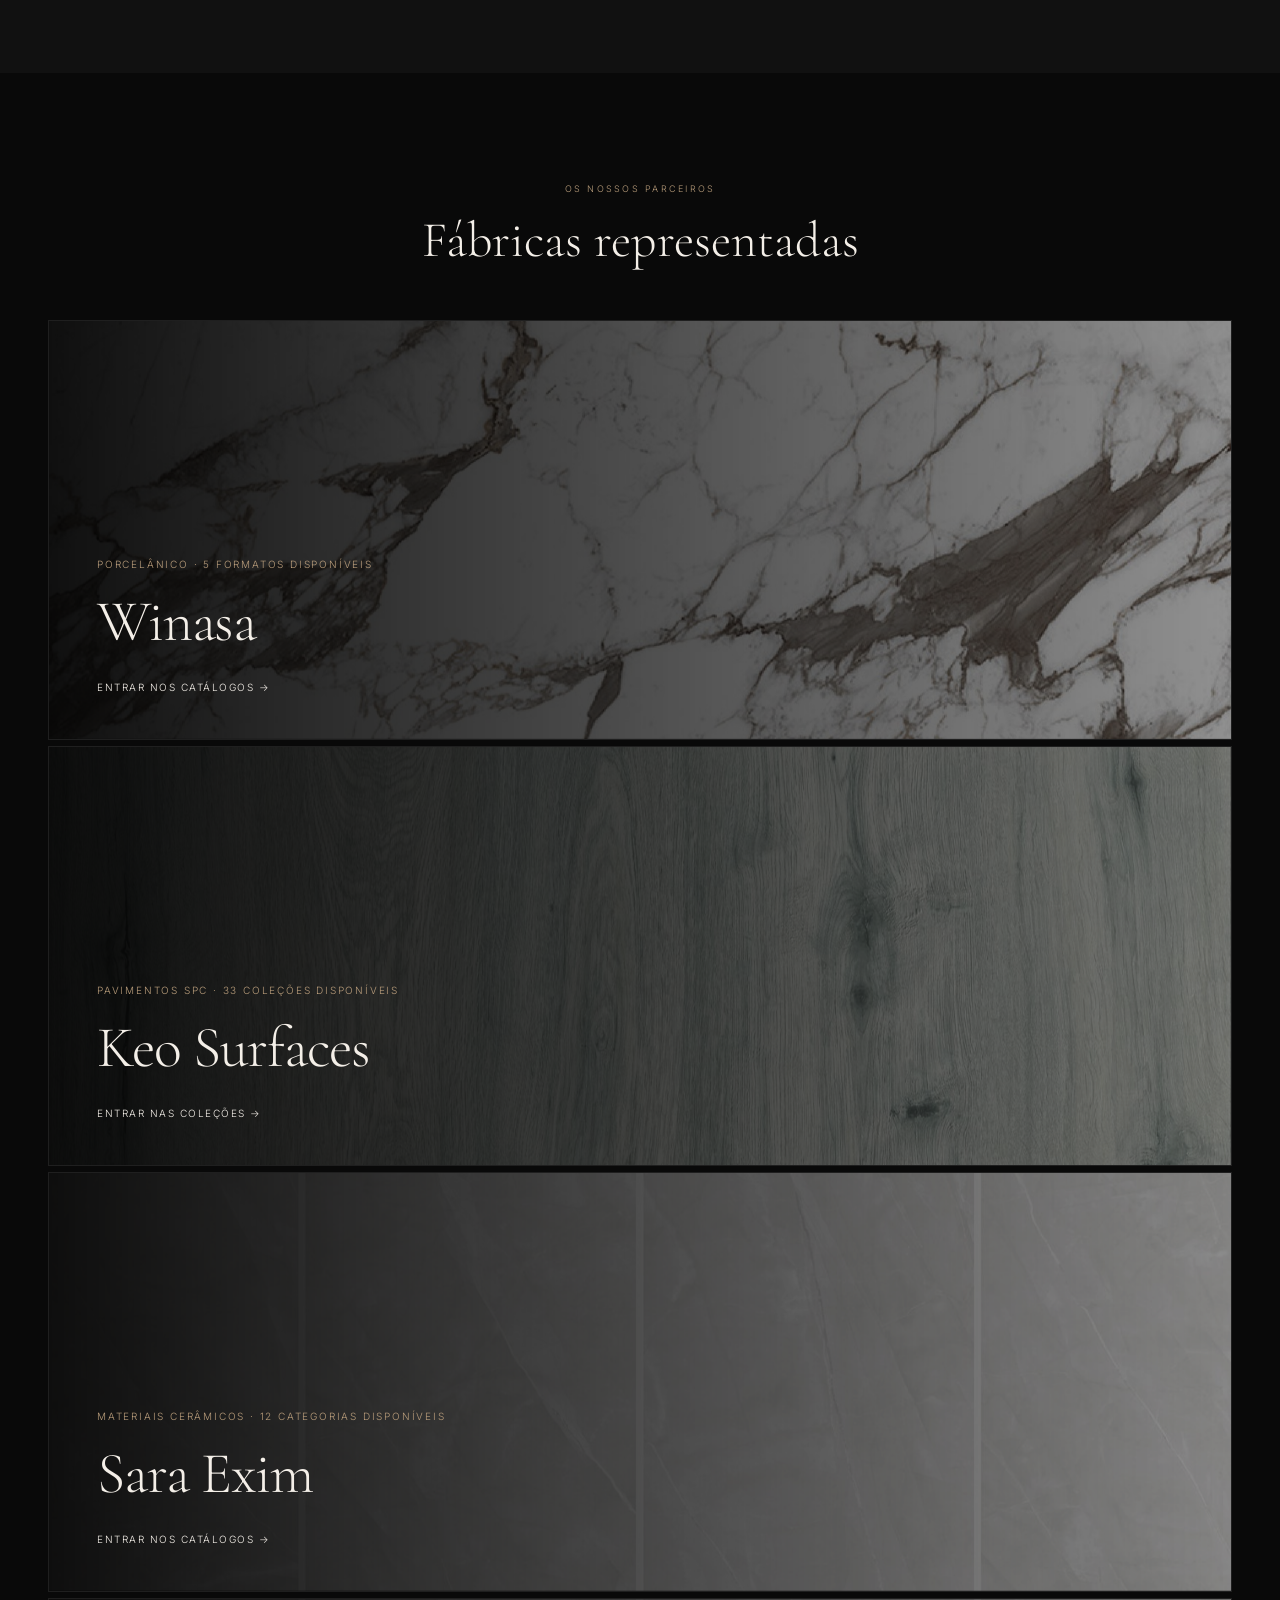
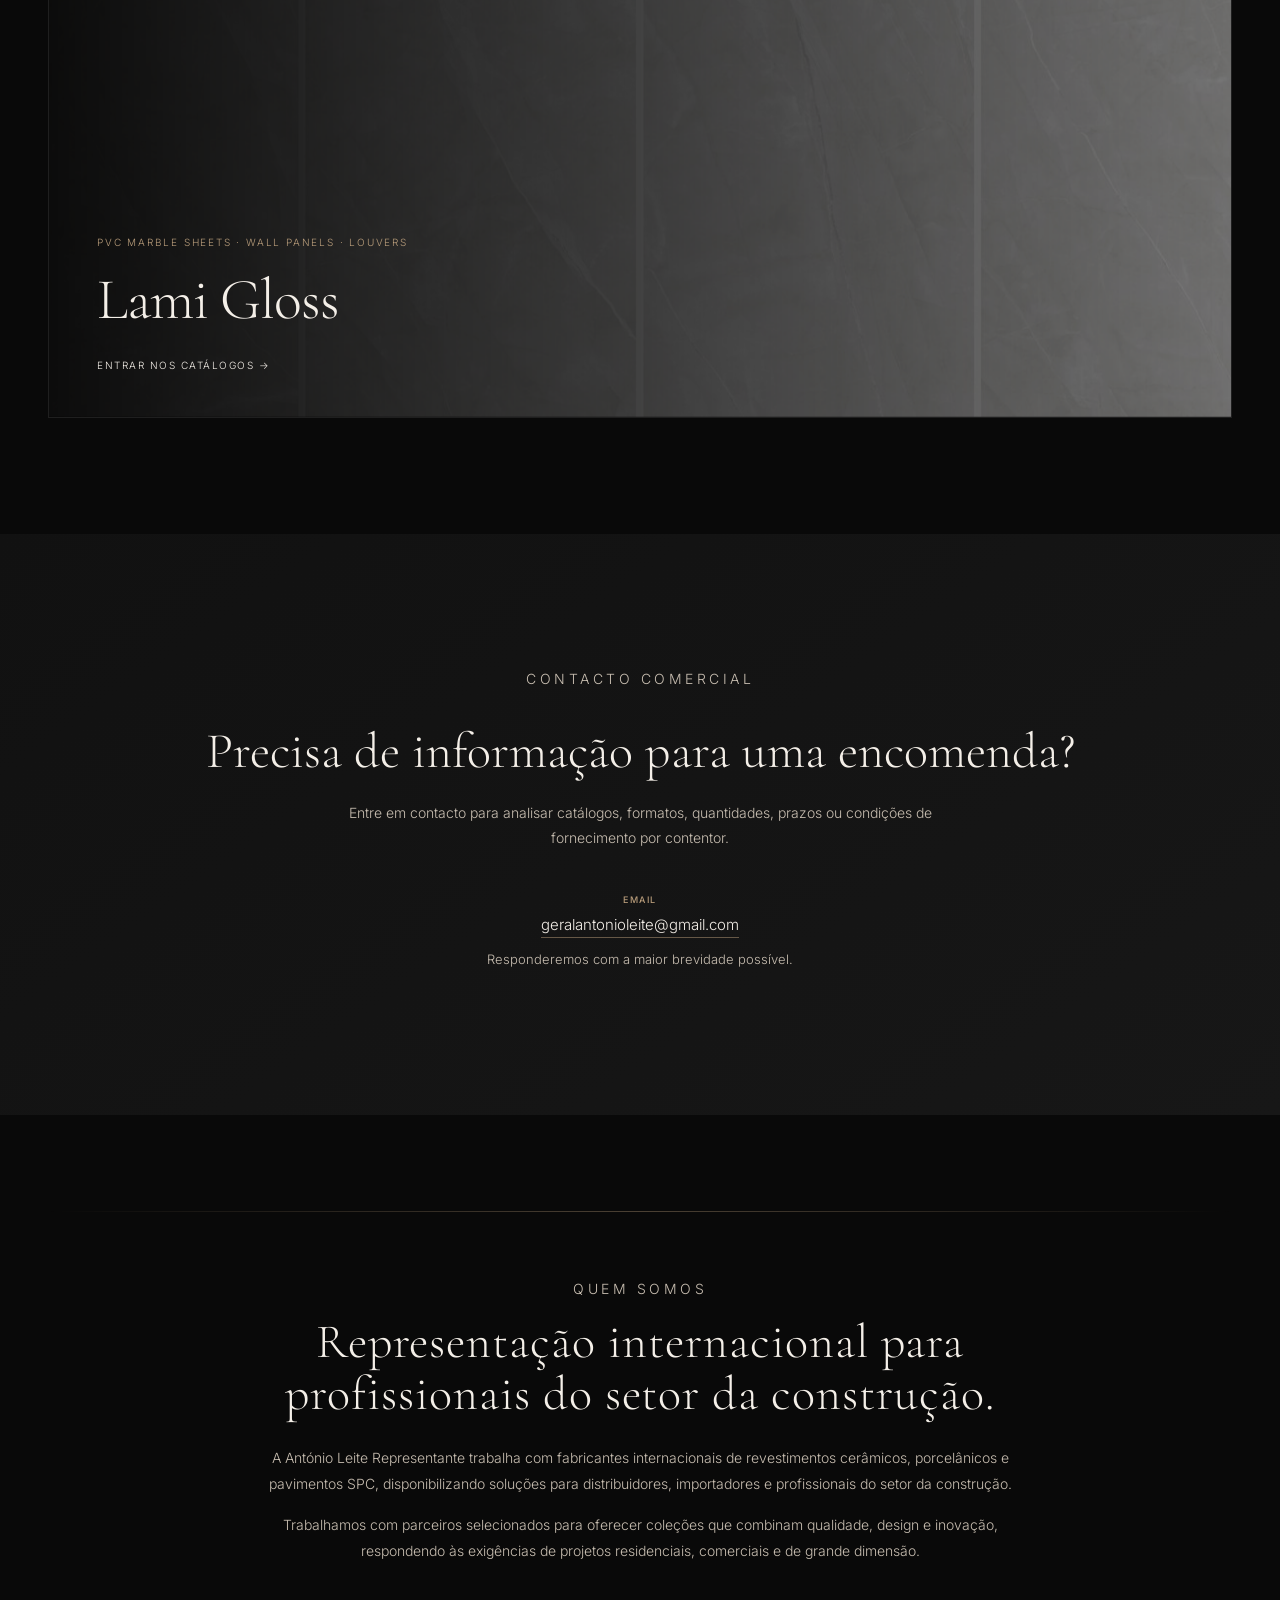
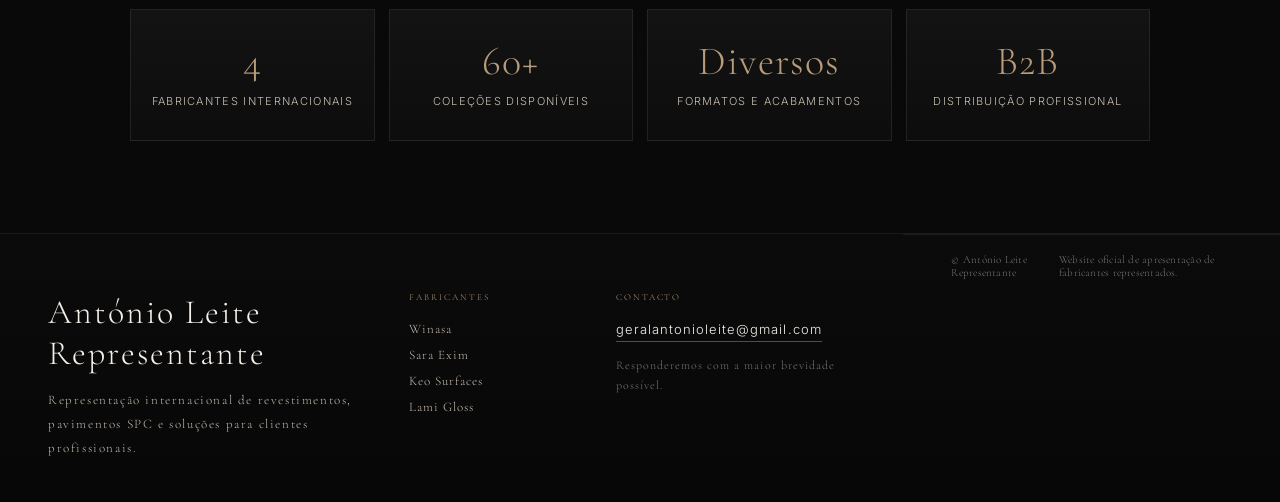
==== commit 42ce176f: "Add files via upload" ====
--- a/index.html
+++ b/index.html
@@ -92,6 +92,15 @@
           <span data-i18n="partners.enter.catalogs">Entrar nos catálogos →</span>
         </div>
       </article>
+
+      <article class="partner partner-lamigloss" role="button" tabindex="0" data-factory="lamigloss" onclick="openFactory('lamigloss')">
+        <div class="partner-bg"></div>
+        <div class="partner-content">
+          <p data-i18n="partners.lamigloss.text">PVC Marble Sheets · Wall Panels · Louvers</p>
+          <h3>Lami Gloss</h3>
+          <span data-i18n="partners.enter.catalogs">Entrar nos catálogos →</span>
+        </div>
+      </article>
     </section>
 
     <section id="contact" class="contact">
@@ -112,7 +121,7 @@
       </div>
       <div class="about-stats">
         <article>
-          <strong>3</strong>
+          <strong>4</strong>
           <span data-i18n="about.stat1">Fabricantes Internacionais</span>
         </article>
         <article>
@@ -205,6 +214,7 @@
         <span>Winasa</span>
         <span>Sara Exim</span>
         <span>Keo Surfaces</span>
+        <span>Lami Gloss</span>
       </div>
       <div class="footer-col">
         <p class="footer-label" data-i18n="footer.contact">Contacto</p>
--- a/css/style.css
+++ b/css/style.css
@@ -512,3 +512,11 @@
   .language-current{min-height:32px;padding:6px 9px}
   .language-menu{right:0}
 }
+
+
+/* Patch 3 - Lami Gloss */
+.partner-lamigloss .partner-bg{background-image:url('../assets/images/lamigloss/lg-gls-0003.jpg');background-position:center 48%;background-size:cover}
+.partner-lamigloss:after{background:linear-gradient(90deg,rgba(0,0,0,.90),rgba(0,0,0,.52) 48%,rgba(0,0,0,.08))}
+.partner-lamigloss .partner-bg{filter:brightness(.52)}
+.partner-lamigloss:hover .partner-bg{filter:brightness(.72)}
+.winasa-hero.lamigloss-hero .winasa-bg{background:linear-gradient(90deg,rgba(9,9,9,.95),rgba(9,9,9,.55),transparent),url('../assets/images/lamigloss/lg-gls-0003.jpg') center 48%/cover}
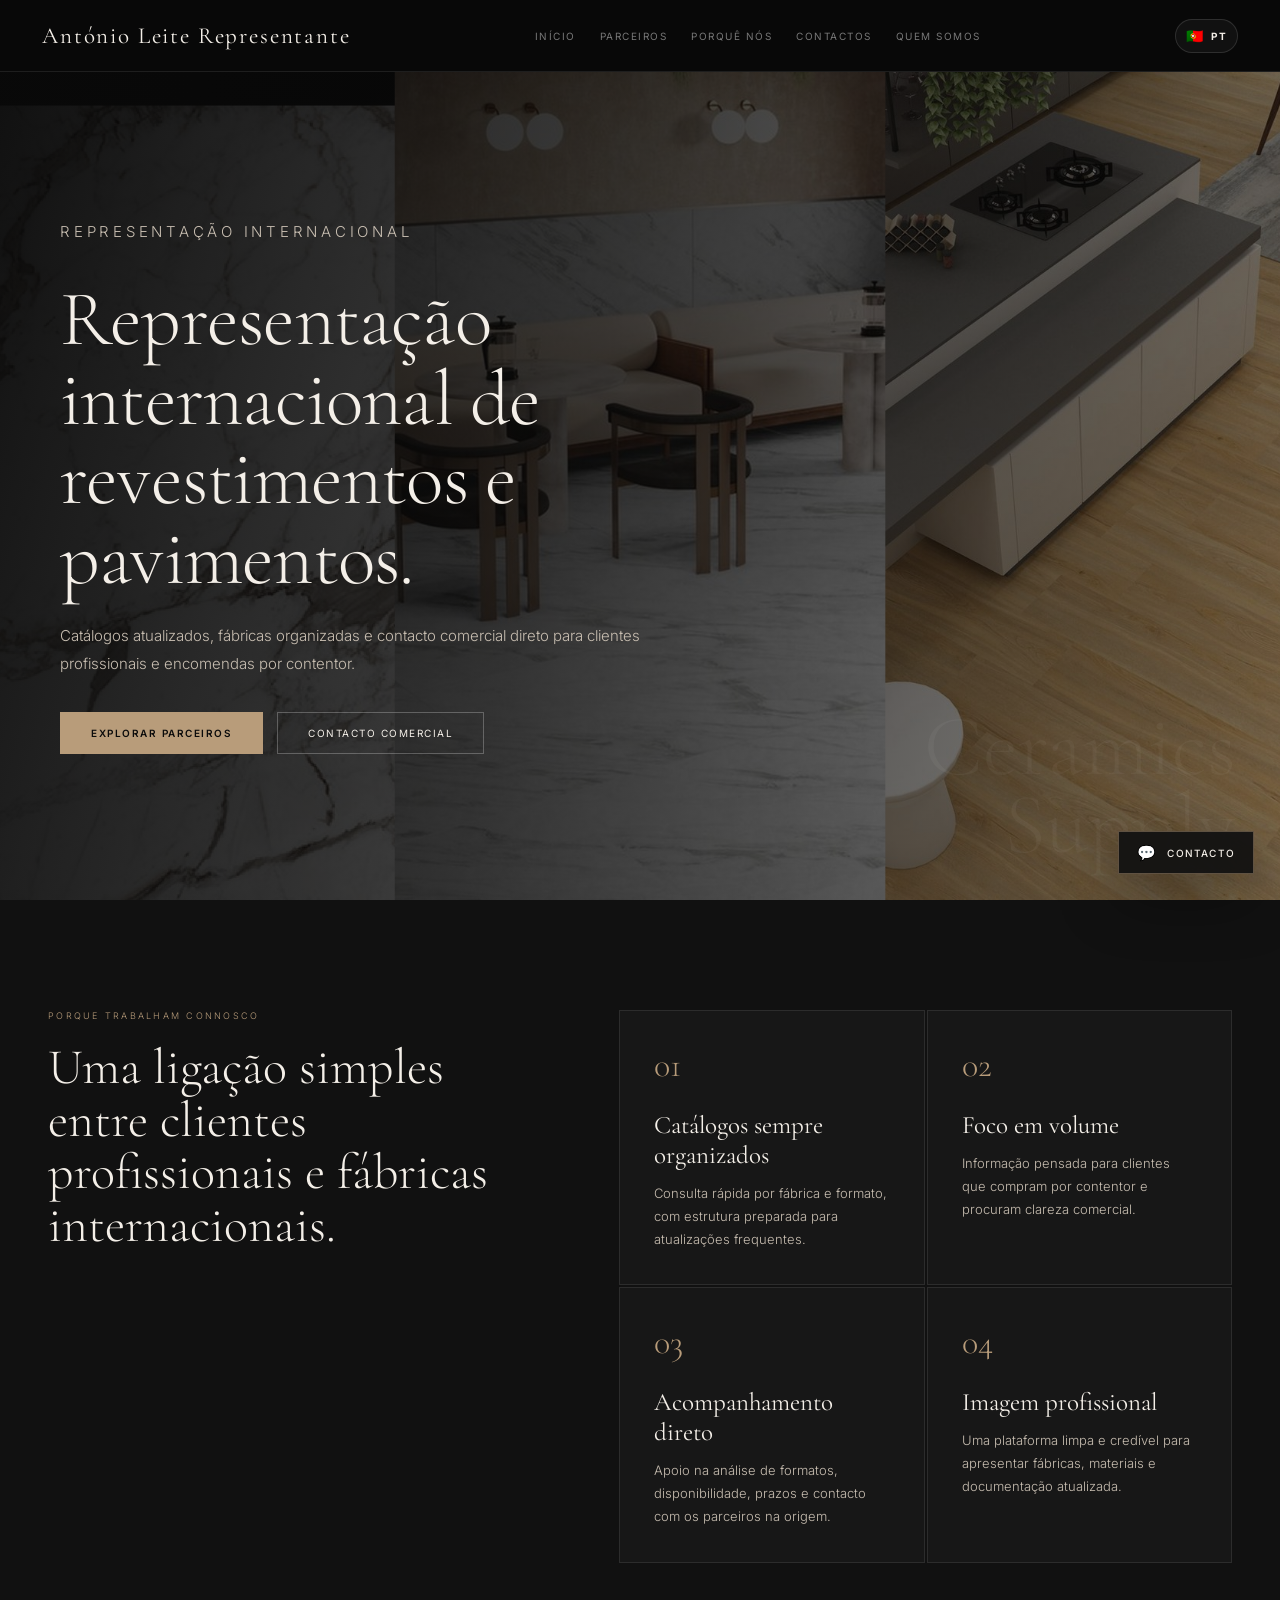
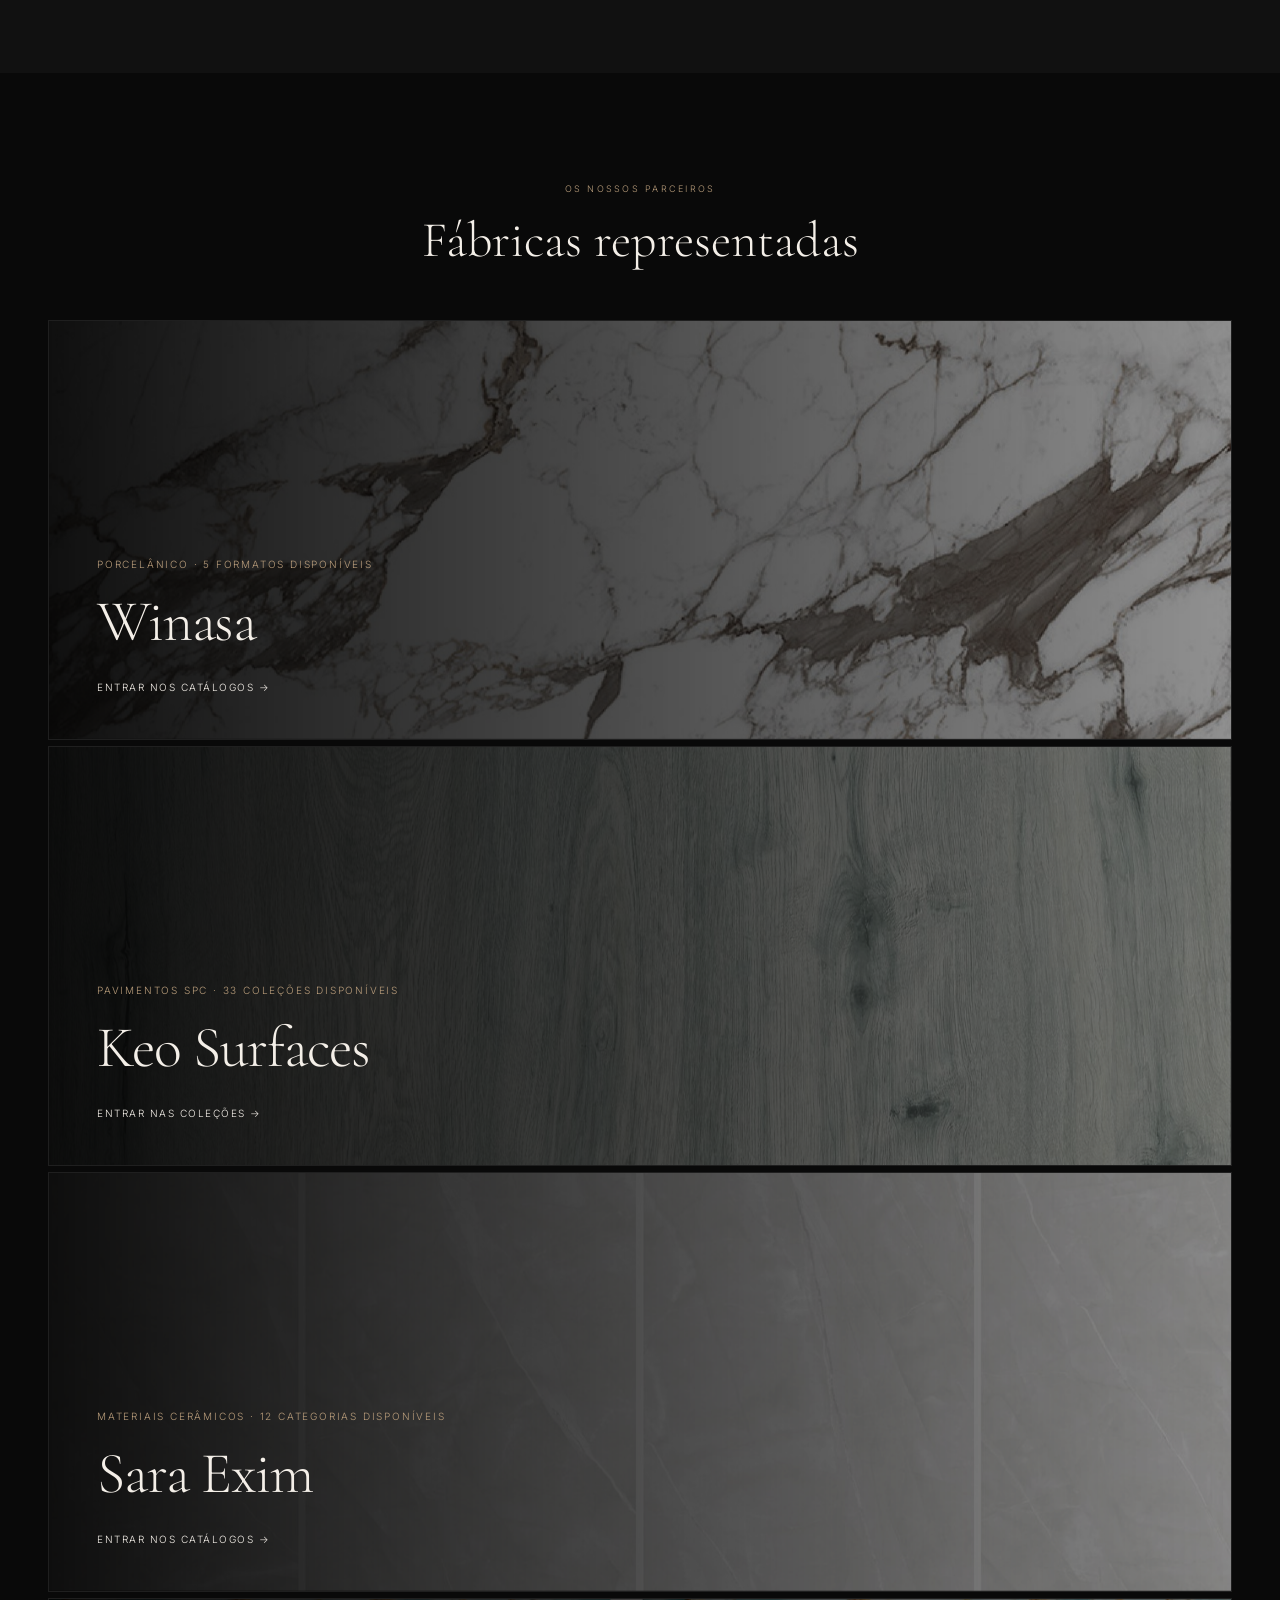
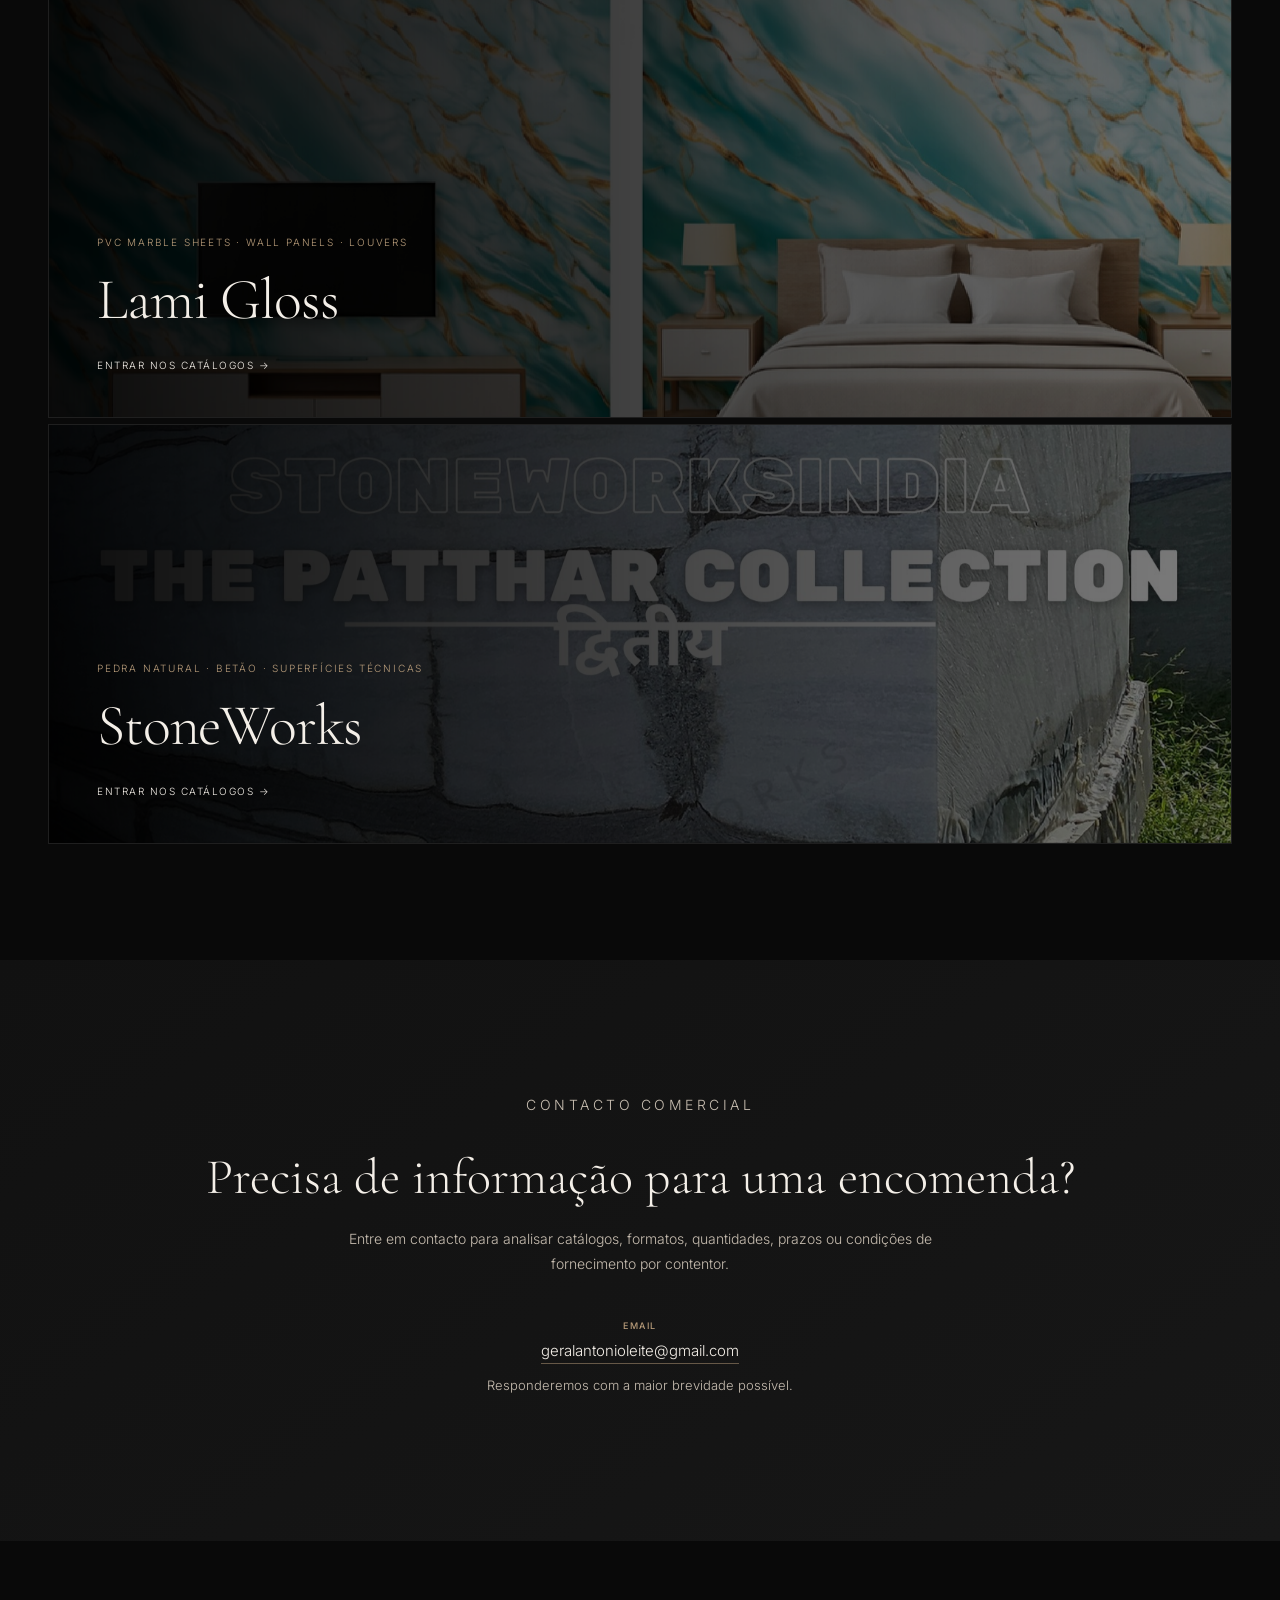
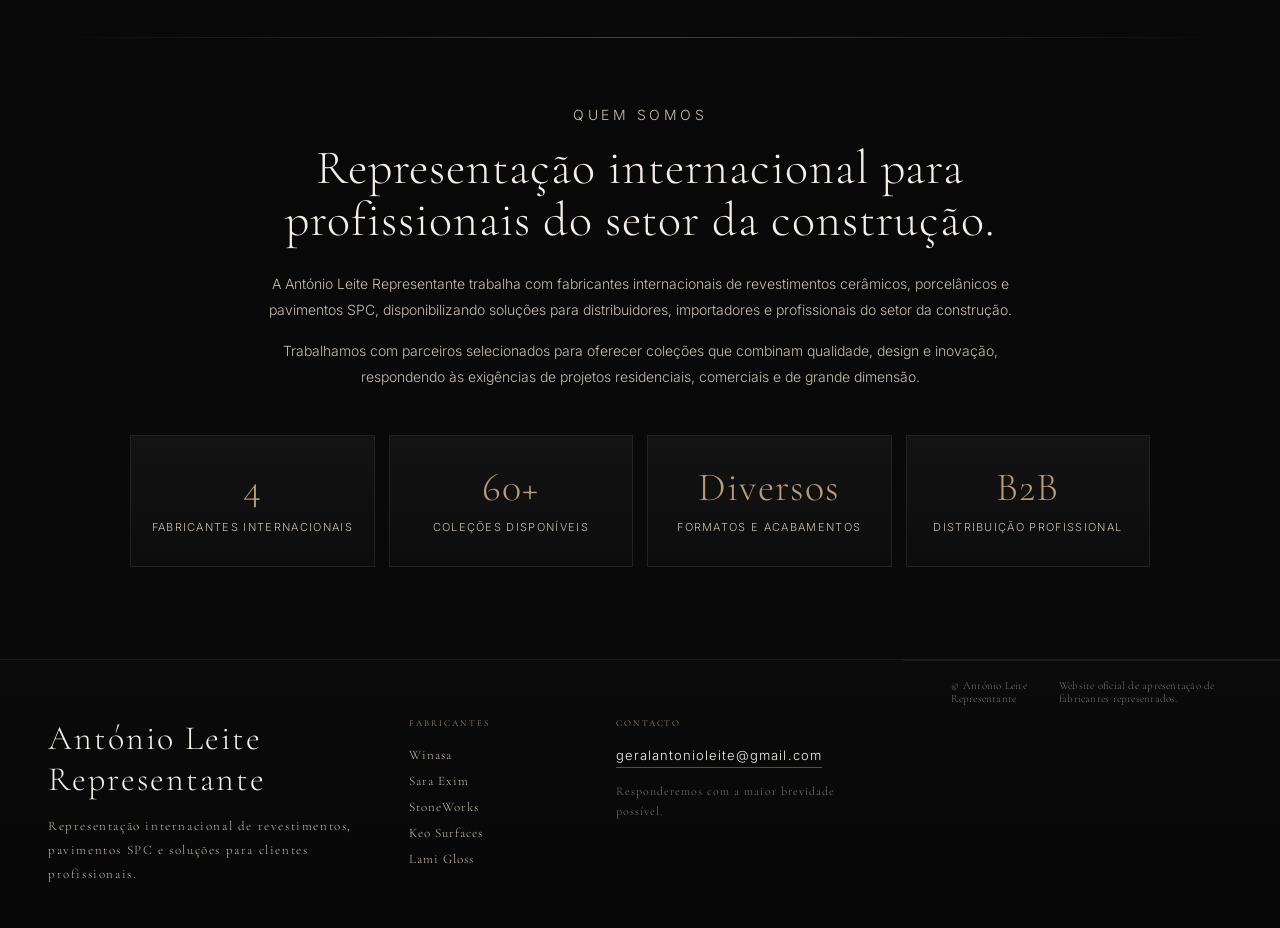
==== commit 642ac057: "Add files via upload" ====
--- a/index.html
+++ b/index.html
@@ -101,6 +101,15 @@
           <span data-i18n="partners.enter.catalogs">Entrar nos catálogos →</span>
         </div>
       </article>
+
+      <article class="partner partner-stoneworks" role="button" tabindex="0" data-factory="stoneworks" onclick="openFactory('stoneworks')">
+        <div class="partner-bg"></div>
+        <div class="partner-content">
+          <p data-i18n="partners.stoneworks.text">Pedra natural · Betão · Superfícies técnicas</p>
+          <h3>StoneWorks</h3>
+          <span data-i18n="partners.enter.catalogs">Entrar nos catálogos →</span>
+        </div>
+      </article>
     </section>
 
     <section id="contact" class="contact">
@@ -213,6 +222,7 @@
         <p class="footer-label" data-i18n="footer.factories">Fabricantes</p>
         <span>Winasa</span>
         <span>Sara Exim</span>
+        <span>StoneWorks</span>
         <span>Keo Surfaces</span>
         <span>Lami Gloss</span>
       </div>
--- a/css/style.css
+++ b/css/style.css
@@ -520,3 +520,11 @@
 .partner-lamigloss .partner-bg{filter:brightness(.52)}
 .partner-lamigloss:hover .partner-bg{filter:brightness(.72)}
 .winasa-hero.lamigloss-hero .winasa-bg{background:linear-gradient(90deg,rgba(9,9,9,.95),rgba(9,9,9,.55),transparent),url('../assets/images/lamigloss/lg-gls-0003.jpg') center 48%/cover}
+
+
+/* Patch 4 - StoneWorks */
+.partner-stoneworks .partner-bg{background-image:url('../assets/images/stoneworks/banner.jpg');background-position:center 52%;background-size:cover}
+.partner-stoneworks:after{background:linear-gradient(90deg,rgba(0,0,0,.91),rgba(0,0,0,.53) 48%,rgba(0,0,0,.08))}
+.partner-stoneworks .partner-bg{filter:brightness(.54) saturate(.92)}
+.partner-stoneworks:hover .partner-bg{filter:brightness(.74) saturate(1.02)}
+.winasa-hero.stoneworks-hero .winasa-bg{background:linear-gradient(90deg,rgba(9,9,9,.95),rgba(9,9,9,.55),transparent),url('../assets/images/stoneworks/banner.jpg') center 52%/cover}
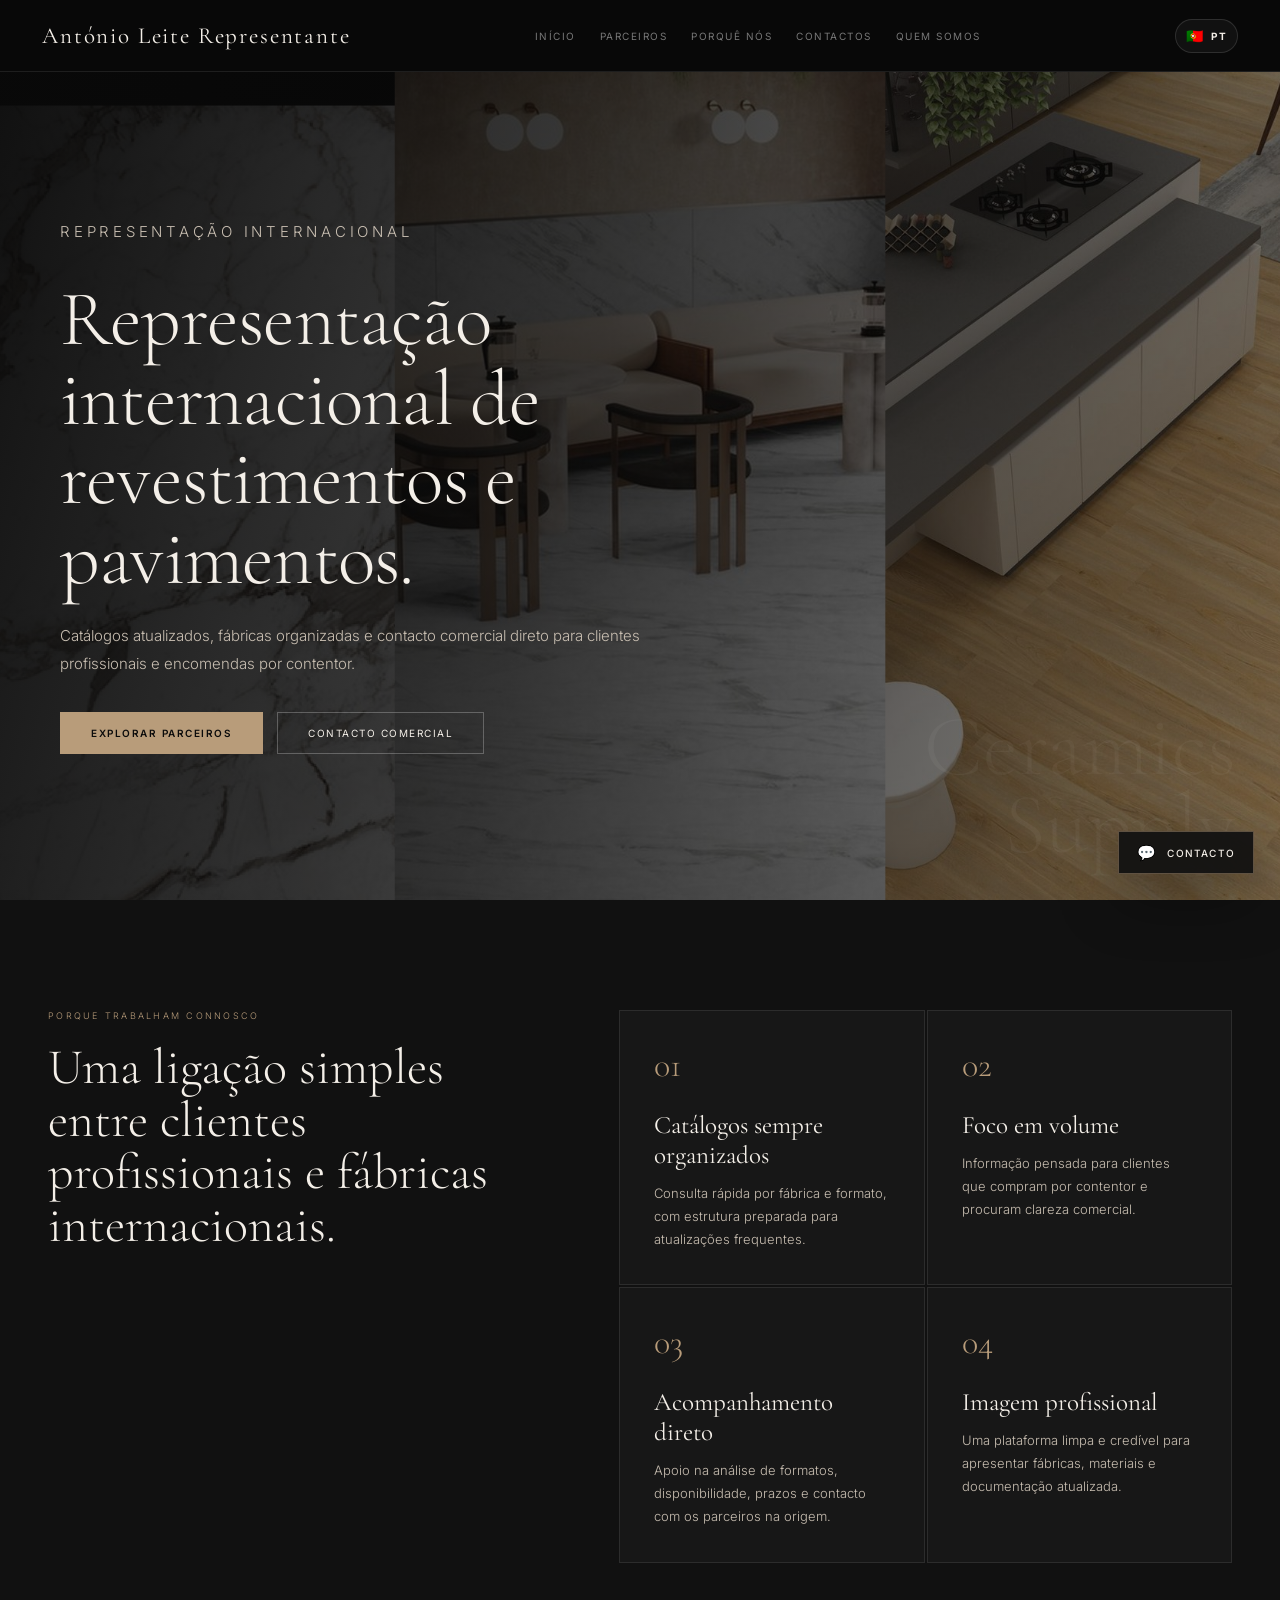
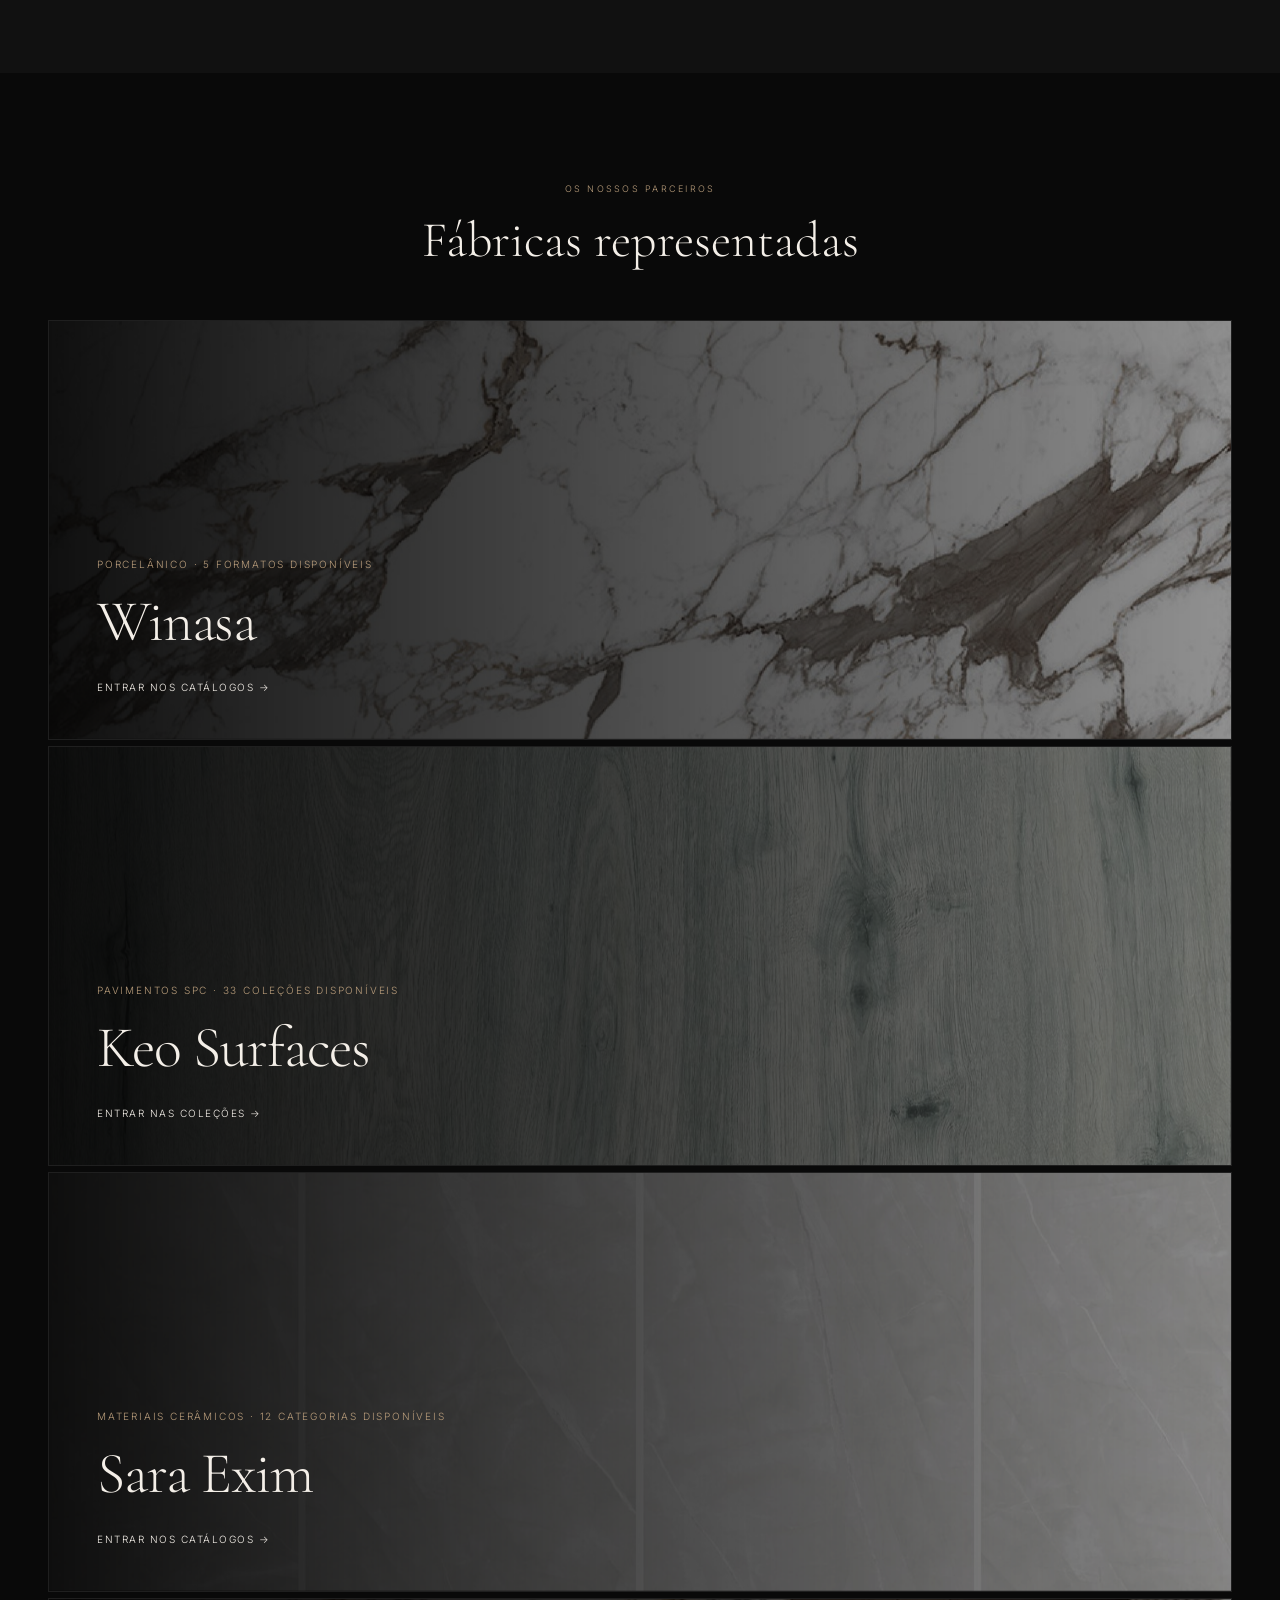
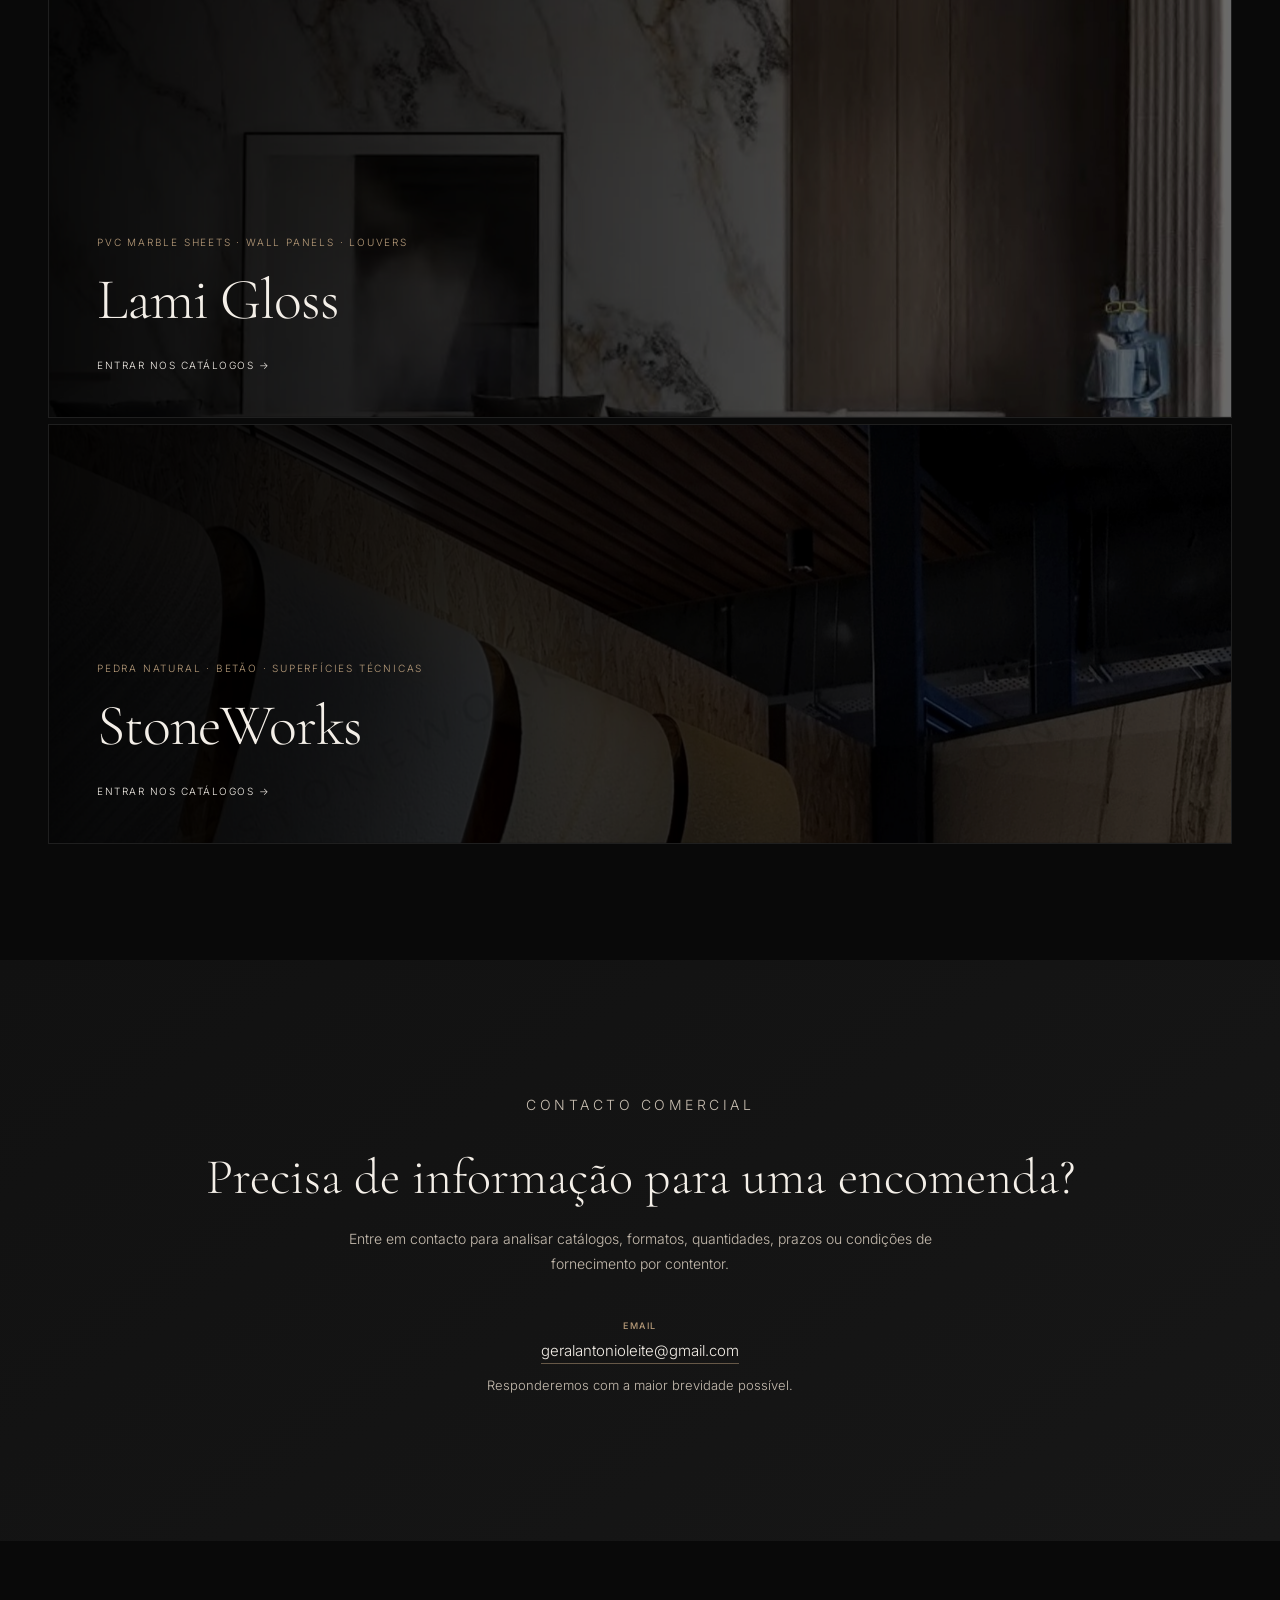
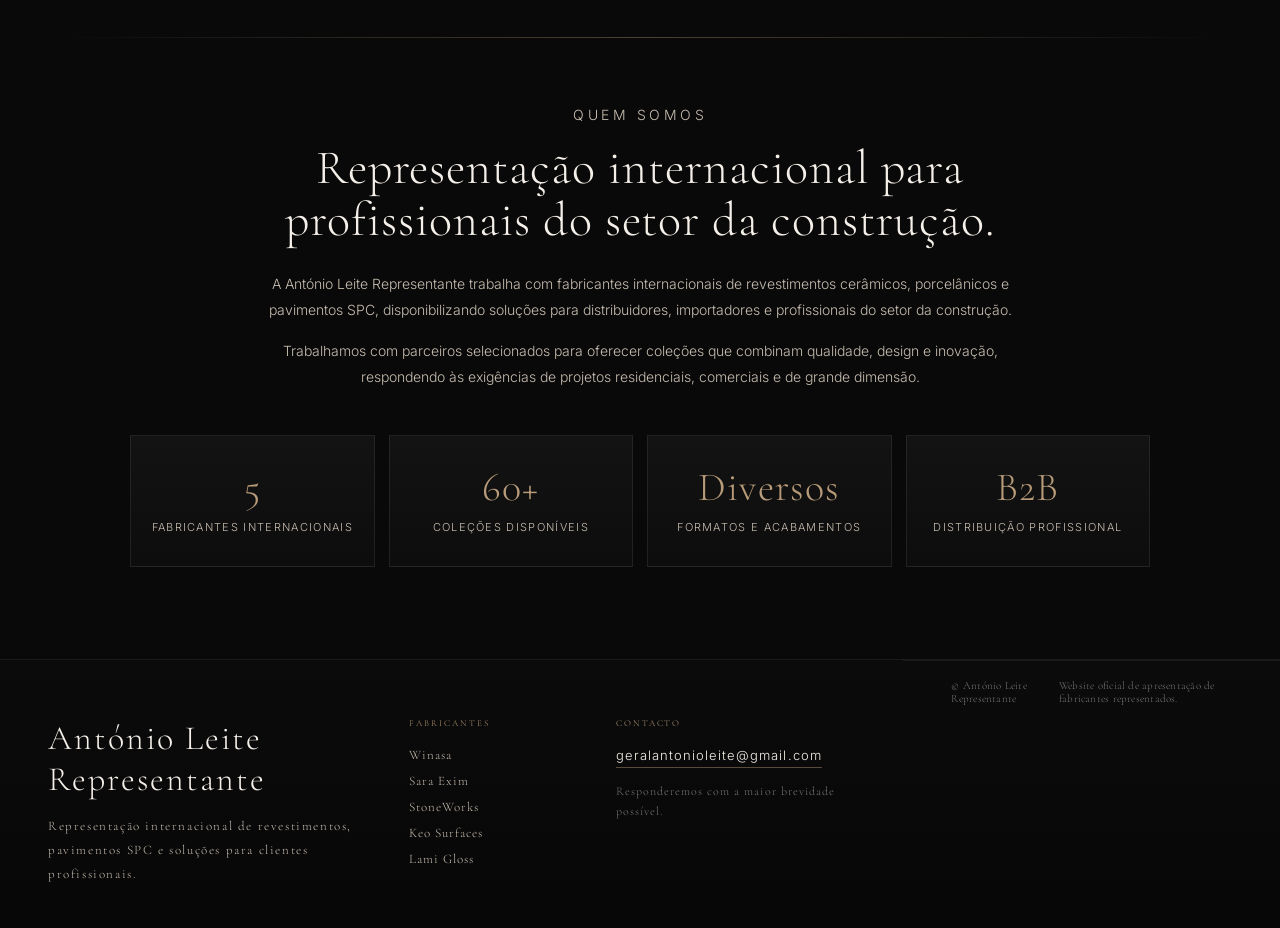
==== commit c1089897: "Add files via upload" ====
--- a/index.html
+++ b/index.html
@@ -130,7 +130,7 @@
       </div>
       <div class="about-stats">
         <article>
-          <strong>4</strong>
+          <strong>5</strong>
           <span data-i18n="about.stat1">Fabricantes Internacionais</span>
         </article>
         <article>
